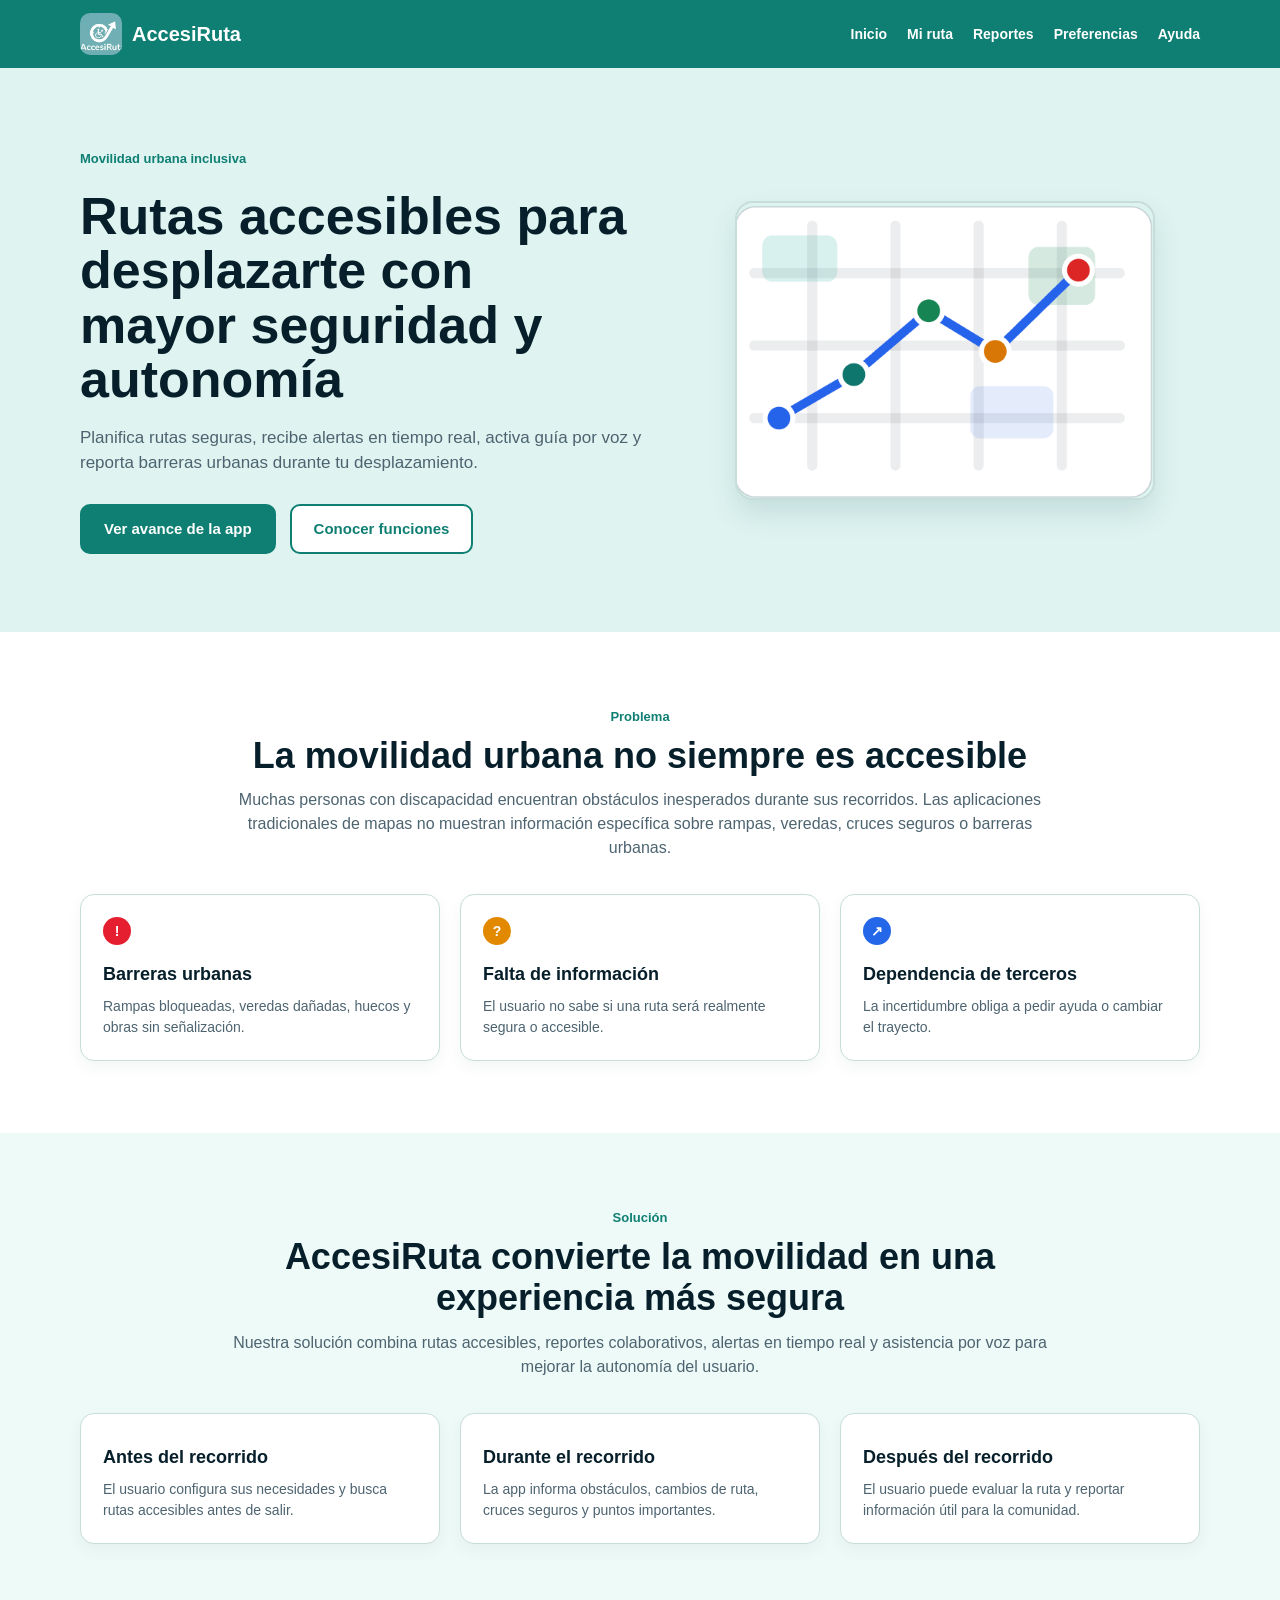
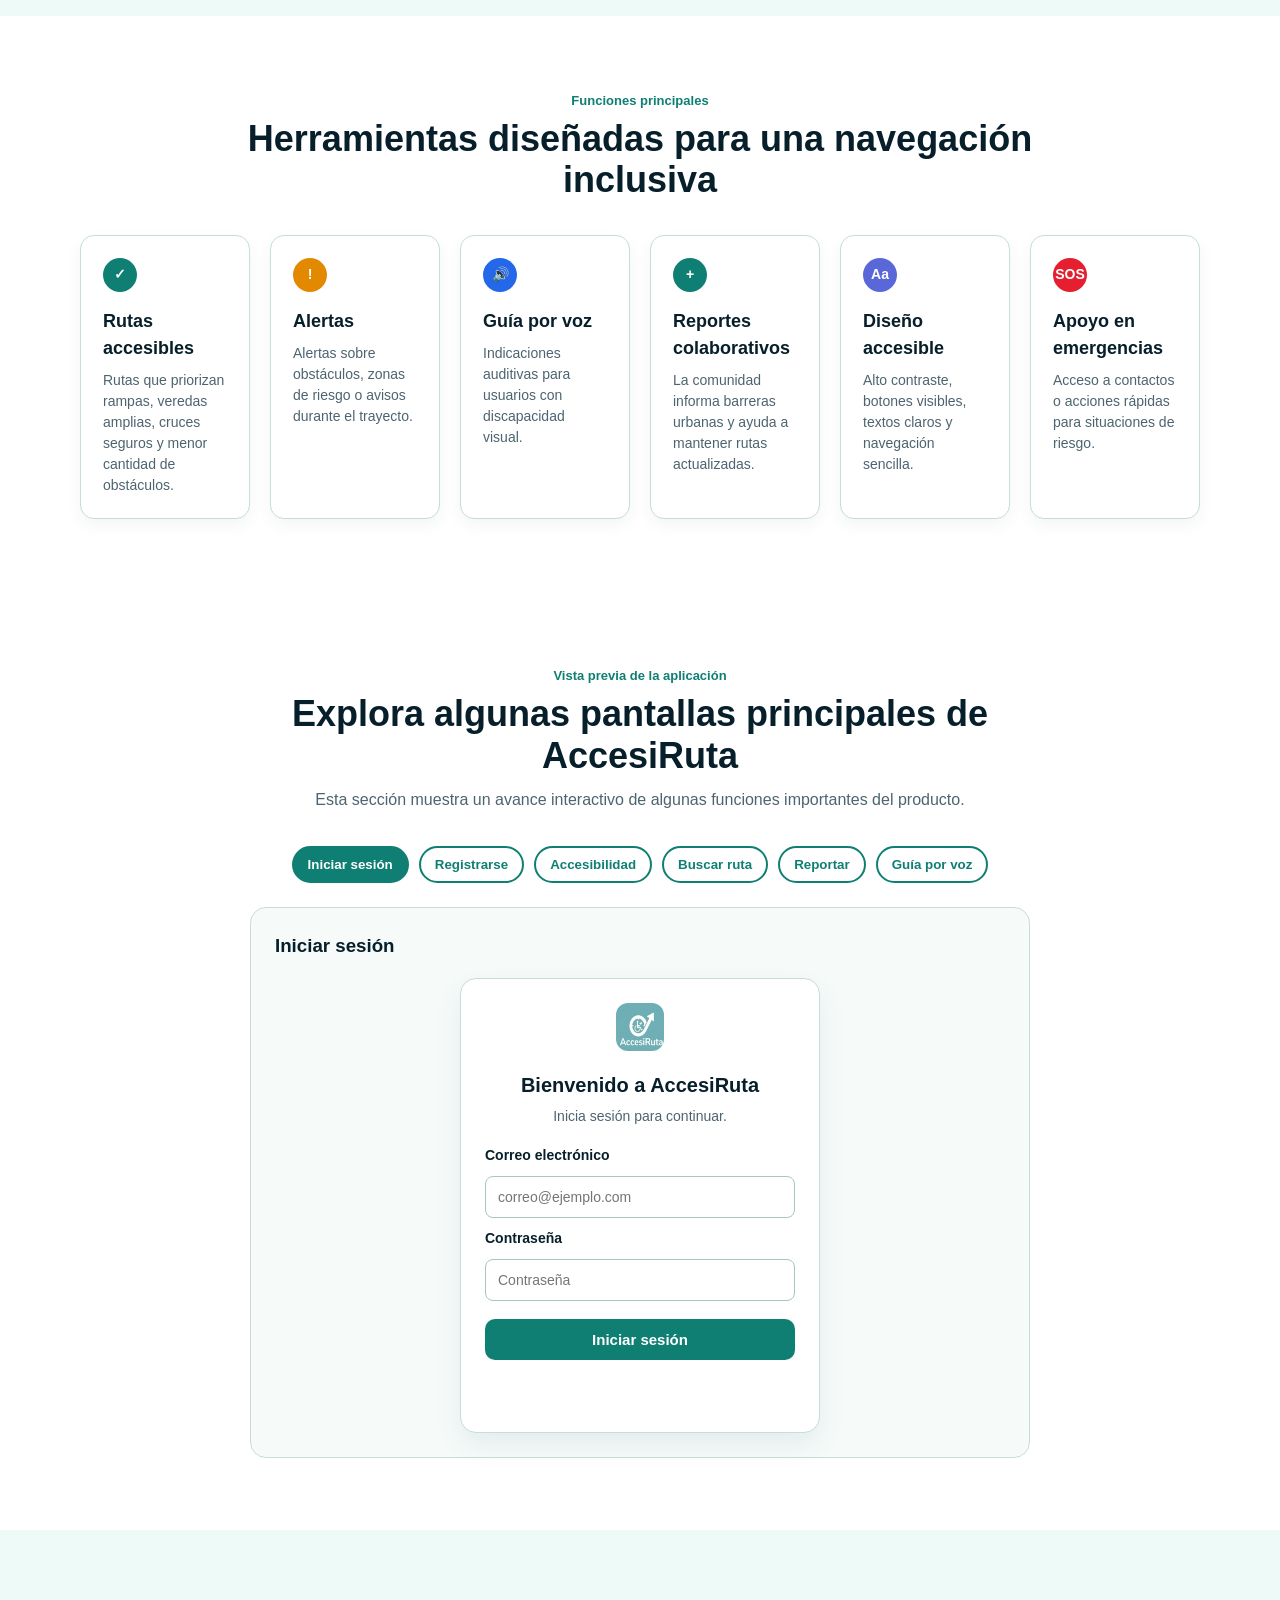
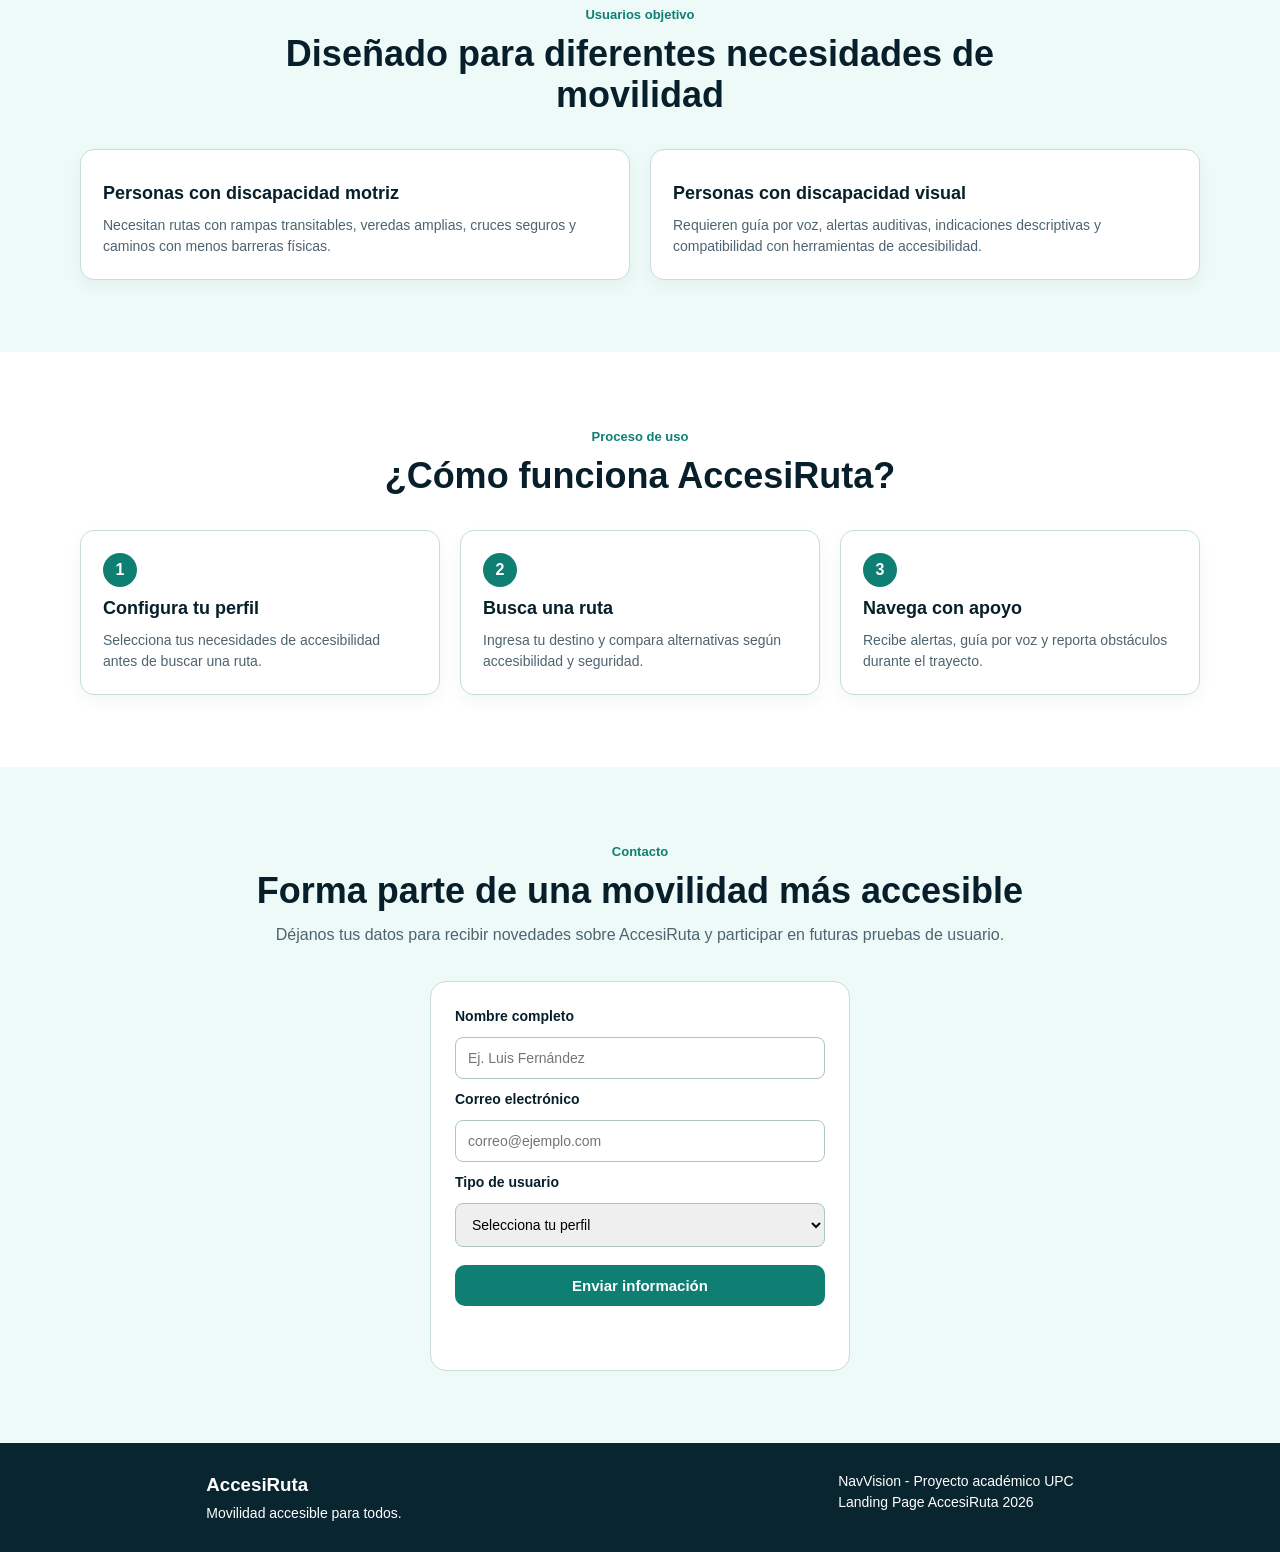
==== public/index.html @ 25cdf772 "fix: update landing route search and map modal" ====
<!DOCTYPE html>
<html lang="es">
<head>
    <meta charset="UTF-8">
    <meta name="viewport" content="width=device-width, initial-scale=1.0">
    <title>AccesiRuta | Movilidad accesible</title>

    <link rel="icon" href="favicon.ico">
    <link rel="stylesheet" href="assets/styles/styles.css">
</head>

<body>

<header class="site-header">
    <nav class="navbar">
        <a href="#inicio" class="brand">
            <img src="assets/images/logo-accesiruta.png" alt="Logo de AccesiRuta" class="brand-logo">
            <span>AccesiRuta</span>
        </a>

        <button id="menuButton" class="menu-button" type="button">Menú</button>

        <ul id="menu" class="nav-menu">
            <li><a href="#inicio">Inicio</a></li>
            <li><a href="#demo">Mi ruta</a></li>
            <li><a href="#funciones">Reportes</a></li>
            <li><a href="#usuarios">Preferencias</a></li>
            <li><a href="help.html">Ayuda</a></li>
        </ul>
    </nav>
</header>

<main>

    <section id="inicio" class="hero-section">
        <div class="hero-content">
            <div class="hero-text">
                <span class="section-label">Movilidad urbana inclusiva</span>
                <h1>Rutas accesibles para desplazarte con mayor seguridad y autonomía</h1>
                <p>
                    Planifica rutas seguras, recibe alertas en tiempo real, activa guía por voz
                    y reporta barreras urbanas durante tu desplazamiento.
                </p>

                <div class="hero-actions">
                    <a href="#demo" class="primary-button">Ver avance de la app</a>
                    <a href="#funciones" class="secondary-button">Conocer funciones</a>
                </div>
            </div>

            <div class="hero-image">
                <img src="assets/images/mapa-ruta.png" alt="Mapa ilustrativo de una ruta accesible">
            </div>
        </div>
    </section>

    <section id="problema" class="section problem-section">
        <div class="section-header">
            <span class="section-label">Problema</span>
            <h2>La movilidad urbana no siempre es accesible</h2>
            <p>
                Muchas personas con discapacidad encuentran obstáculos inesperados durante sus recorridos.
                Las aplicaciones tradicionales de mapas no muestran información específica sobre rampas,
                veredas, cruces seguros o barreras urbanas.
            </p>
        </div>

        <div class="cards-grid three-columns">
            <article class="info-card">
                <span class="card-icon danger">!</span>
                <h3>Barreras urbanas</h3>
                <p>Rampas bloqueadas, veredas dañadas, huecos y obras sin señalización.</p>
            </article>

            <article class="info-card">
                <span class="card-icon warning">?</span>
                <h3>Falta de información</h3>
                <p>El usuario no sabe si una ruta será realmente segura o accesible.</p>
            </article>

            <article class="info-card">
                <span class="card-icon blue">↗</span>
                <h3>Dependencia de terceros</h3>
                <p>La incertidumbre obliga a pedir ayuda o cambiar el trayecto.</p>
            </article>
        </div>
    </section>

    <section id="solucion" class="section solution-section">
        <div class="section-header">
            <span class="section-label">Solución</span>
            <h2>AccesiRuta convierte la movilidad en una experiencia más segura</h2>
            <p>
                Nuestra solución combina rutas accesibles, reportes colaborativos,
                alertas en tiempo real y asistencia por voz para mejorar la autonomía del usuario.
            </p>
        </div>

        <div class="cards-grid three-columns">
            <article class="info-card">
                <h3>Antes del recorrido</h3>
                <p>El usuario configura sus necesidades y busca rutas accesibles antes de salir.</p>
            </article>

            <article class="info-card">
                <h3>Durante el recorrido</h3>
                <p>La app informa obstáculos, cambios de ruta, cruces seguros y puntos importantes.</p>
            </article>

            <article class="info-card">
                <h3>Después del recorrido</h3>
                <p>El usuario puede evaluar la ruta y reportar información útil para la comunidad.</p>
            </article>
        </div>
    </section>

    <section id="funciones" class="section features-section">
        <div class="section-header">
            <span class="section-label">Funciones principales</span>
            <h2>Herramientas diseñadas para una navegación inclusiva</h2>
        </div>

        <div class="features-grid">
            <article class="feature-card">
                <span class="feature-icon green">✓</span>
                <h3>Rutas accesibles</h3>
                <p>Rutas que priorizan rampas, veredas amplias, cruces seguros y menor cantidad de obstáculos.</p>
            </article>

            <article class="feature-card">
                <span class="feature-icon orange">!</span>
                <h3>Alertas</h3>
                <p>Alertas sobre obstáculos, zonas de riesgo o avisos durante el trayecto.</p>
            </article>

            <article class="feature-card">
                <span class="feature-icon blue">🔊</span>
                <h3>Guía por voz</h3>
                <p>Indicaciones auditivas para usuarios con discapacidad visual.</p>
            </article>

            <article class="feature-card">
                <span class="feature-icon teal">+</span>
                <h3>Reportes colaborativos</h3>
                <p>La comunidad informa barreras urbanas y ayuda a mantener rutas actualizadas.</p>
            </article>

            <article class="feature-card">
                <span class="feature-icon purple">Aa</span>
                <h3>Diseño accesible</h3>
                <p>Alto contraste, botones visibles, textos claros y navegación sencilla.</p>
            </article>

            <article class="feature-card">
                <span class="feature-icon red">SOS</span>
                <h3>Apoyo en emergencias</h3>
                <p>Acceso a contactos o acciones rápidas para situaciones de riesgo.</p>
            </article>
        </div>
    </section>

    <section id="demo" class="section demo-section">
        <div class="section-header">
            <span class="section-label">Vista previa de la aplicación</span>
            <h2>Explora algunas pantallas principales de AccesiRuta</h2>
            <p>
                Esta sección muestra un avance interactivo de algunas funciones importantes del producto.
            </p>
        </div>

        <div class="demo-buttons">
            <button type="button" class="demo-btn active" data-screen="loginScreen">Iniciar sesión</button>
            <button type="button" class="demo-btn" data-screen="registerScreen">Registrarse</button>
            <button type="button" class="demo-btn" data-screen="accessScreen">Accesibilidad</button>
            <button type="button" class="demo-btn" data-screen="searchScreen">Buscar ruta</button>
            <button type="button" class="demo-btn" data-screen="reportScreen">Reportar</button>
            <button type="button" class="demo-btn" data-screen="voiceScreen">Guía por voz</button>
        </div>

        <div class="app-preview-container">

            <div id="loginScreen" class="app-screen active">
                <h3>Iniciar sesión</h3>

                <div class="phone-card">
                    <div class="phone-logo">
                        <img src="assets/images/logo-accesiruta.png" alt="Logo de AccesiRuta">
                    </div>

                    <h4>Bienvenido a AccesiRuta</h4>
                    <p>Inicia sesión para continuar.</p>

                    <form id="loginForm" class="demo-form">
                        <label for="loginEmail">Correo electrónico</label>
                        <input type="email" id="loginEmail" placeholder="correo@ejemplo.com" required>

                        <label for="loginPassword">Contraseña</label>
                        <input type="password" id="loginPassword" placeholder="Contraseña" required>

                        <button type="submit" class="primary-button full-button">Iniciar sesión</button>
                    </form>

                    <p id="loginMessage" class="form-message"></p>
                </div>
            </div>

            <div id="registerScreen" class="app-screen">
                <h3>Registrarse</h3>

                <div class="phone-card">
                    <div class="phone-logo">
                        <img src="assets/images/logo-accesiruta.png" alt="Logo de AccesiRuta">
                    </div>

                    <h4>Crea tu cuenta</h4>
                    <p>Regístrate para configurar tus preferencias de accesibilidad.</p>

                    <form id="registerForm" class="demo-form">
                        <label for="fullName">Nombre completo</label>
                        <input type="text" id="fullName" placeholder="Ej. Luis Fernández" required>

                        <label for="registerEmail">Correo electrónico</label>
                        <input type="email" id="registerEmail" placeholder="correo@ejemplo.com" required>

                        <label for="phone">Teléfono</label>
                        <input type="text" id="phone" placeholder="987654321" required>

                        <label for="registerPassword">Contraseña</label>
                        <input type="password" id="registerPassword" placeholder="Contraseña" required>

                        <label for="confirmPassword">Confirmar contraseña</label>
                        <input type="password" id="confirmPassword" placeholder="Confirmar contraseña" required>

                        <div class="register-terms-container">
                            <label class="register-terms-label">
                                <input type="checkbox" id="acceptTerms" disabled>
                                <span>Acepto los términos y condiciones de AccesiRuta.</span>
                            </label>

                            <button type="button" id="openTermsModal" class="terms-open-button">
                                Ver términos y condiciones
                            </button>
                        </div>

                        <button type="submit" class="primary-button full-button">Crear cuenta</button>
                    </form>

                    <p id="registerMessage" class="form-message"></p>
                </div>
            </div>

            <div id="accessScreen" class="app-screen">
                <h3>Configuración de accesibilidad</h3>

                <div class="phone-card wide-card">
                    <h4>Personaliza tu experiencia</h4>
                    <p>Selecciona las opciones que mejor se adapten a tus necesidades.</p>

                    <form id="accessForm" class="demo-form">
                        <h5>Necesidades principales</h5>

                        <div class="access-grid">
                            <label class="access-need">
                                <input type="checkbox" name="accessOption" value="motriz">
                                <span>Discapacidad motriz</span>
                            </label>

                            <label class="access-need">
                                <input type="checkbox" name="accessOption" value="visual">
                                <span>Discapacidad visual</span>
                            </label>

                            <label class="access-need">
                                <input type="checkbox" name="accessOption" value="voz">
                                <span>Guía por voz</span>
                            </label>

                            <label class="access-need">
                                <input type="checkbox" name="accessOption" value="contraste">
                                <span>Alto contraste</span>
                            </label>
                        </div>

                        <h5>Prioridades de ruta</h5>

                        <div class="priority-list">
                            <label class="priority-chip">
                                <input type="checkbox" value="rampas">
                                <span>Rampas</span>
                            </label>

                            <label class="priority-chip">
                                <input type="checkbox" value="cruces">
                                <span>Cruces seguros</span>
                            </label>

                            <label class="priority-chip">
                                <input type="checkbox" value="veredas">
                                <span>Veredas amplias</span>
                            </label>

                            <label class="priority-chip">
                                <input type="checkbox" value="alertas">
                                <span>Alertas activas</span>
                            </label>
                        </div>

                        <button type="submit" class="primary-button full-button">Guardar preferencias</button>
                    </form>

                    <p id="accessMessage" class="form-message"></p>
                </div>
            </div>

            <div id="searchScreen" class="app-screen">
                <h3>Buscar ruta accesible</h3>

                <div class="phone-card wide-card search-route-card">
                    <div class="search-route-layout">
                        <div class="search-route-info">
                            <h4>Planifica tu ruta</h4>
                            <p>
                                Ingresa tu destino y revisa una ruta accesible antes de iniciar tu desplazamiento.
                            </p>

                            <form id="searchForm" class="demo-form">
                                <label for="destination">Destino</label>
                                <input type="text" id="destination" placeholder="Ej. Plaza San Miguel, Lima">

                                <div class="location-actions">
                                    <button type="button" id="openMapModalButton" class="map-action-button">
                                        Abrir mapa
                                    </button>

                                    <button type="submit" class="secondary-action-button">
                                        Calcular ruta
                                    </button>
                                </div>
                            </form>

                            <p id="searchMessage" class="form-message"></p>
                        </div>

                        <div class="search-route-map">
                            <img src="assets/images/mapa-ruta.png" alt="Mapa ilustrativo de ruta accesible">
                            <div class="map-caption">Vista referencial de ruta accesible</div>
                        </div>
                    </div>
                </div>
            </div>

            <div id="reportScreen" class="app-screen">
                <h3>Reportar obstáculo</h3>

                <div class="phone-card wide-card">
                    <h4>Ayuda a otros usuarios</h4>
                    <p>Reporta barreras urbanas para mantener rutas actualizadas.</p>

                    <form id="reportForm" class="demo-form">
                        <h5>Tipo de obstáculo</h5>

                        <div class="access-grid">
                            <label class="access-need">
                                <input type="checkbox" name="obstacle" value="rampa">
                                <span>Rampa bloqueada</span>
                            </label>

                            <label class="access-need">
                                <input type="checkbox" name="obstacle" value="vereda">
                                <span>Vereda dañada</span>
                            </label>

                            <label class="access-need">
                                <input type="checkbox" name="obstacle" value="obra">
                                <span>Obra sin señalización</span>
                            </label>

                            <label class="access-need">
                                <input type="checkbox" name="obstacle" value="cruce">
                                <span>Cruce inseguro</span>
                            </label>
                        </div>

                        <label for="location">Ubicación del obstáculo</label>
                        <input type="text" id="location" placeholder="Ej. Cruce Av. Brasil con Jr. Lima">

                        <button type="submit" class="primary-button full-button">Enviar reporte</button>
                    </form>

                    <p id="reportMessage" class="form-message"></p>
                </div>
            </div>

            <div id="voiceScreen" class="app-screen">
                <h3>Guía por voz</h3>

                <div class="phone-card">
                    <h4>Asistencia auditiva</h4>
                    <p>Configura indicaciones por voz para recibir apoyo durante tu desplazamiento.</p>

                    <form id="voiceForm" class="demo-form">
                        <label class="access-need simple-option">
                            <input type="checkbox" checked>
                            <span>Activar instrucciones por voz</span>
                        </label>

                        <label class="access-need simple-option">
                            <input type="checkbox" checked>
                            <span>Alertas sonoras de obstáculos</span>
                        </label>

                        <label class="access-need simple-option">
                            <input type="checkbox">
                            <span>Lectura de referencias cercanas</span>
                        </label>

                        <button type="submit" class="primary-button full-button">Guardar guía por voz</button>
                    </form>

                    <p id="voiceMessage" class="form-message"></p>
                </div>
            </div>

        </div>
    </section>

    <section id="usuarios" class="section users-section">
        <div class="section-header">
            <span class="section-label">Usuarios objetivo</span>
            <h2>Diseñado para diferentes necesidades de movilidad</h2>
        </div>

        <div class="cards-grid two-columns">
            <article class="info-card">
                <h3>Personas con discapacidad motriz</h3>
                <p>
                    Necesitan rutas con rampas transitables, veredas amplias, cruces seguros
                    y caminos con menos barreras físicas.
                </p>
            </article>

            <article class="info-card">
                <h3>Personas con discapacidad visual</h3>
                <p>
                    Requieren guía por voz, alertas auditivas, indicaciones descriptivas
                    y compatibilidad con herramientas de accesibilidad.
                </p>
            </article>
        </div>
    </section>

    <section id="proceso" class="section process-section">
        <div class="section-header">
            <span class="section-label">Proceso de uso</span>
            <h2>¿Cómo funciona AccesiRuta?</h2>
        </div>

        <div class="cards-grid three-columns">
            <article class="step-card">
                <span class="step-number">1</span>
                <h3>Configura tu perfil</h3>
                <p>Selecciona tus necesidades de accesibilidad antes de buscar una ruta.</p>
            </article>

            <article class="step-card">
                <span class="step-number">2</span>
                <h3>Busca una ruta</h3>
                <p>Ingresa tu destino y compara alternativas según accesibilidad y seguridad.</p>
            </article>

            <article class="step-card">
                <span class="step-number">3</span>
                <h3>Navega con apoyo</h3>
                <p>Recibe alertas, guía por voz y reporta obstáculos durante el trayecto.</p>
            </article>
        </div>
    </section>

    <section id="contacto" class="section contact-section">
        <div class="section-header">
            <span class="section-label">Contacto</span>
            <h2>Forma parte de una movilidad más accesible</h2>
            <p>
                Déjanos tus datos para recibir novedades sobre AccesiRuta y participar
                en futuras pruebas de usuario.
            </p>
        </div>

        <form id="contactForm" class="contact-form">
            <label for="name">Nombre completo</label>
            <input type="text" id="name" placeholder="Ej. Luis Fernández">

            <label for="email">Correo electrónico</label>
            <input type="email" id="email" placeholder="correo@ejemplo.com">

            <label for="profile">Tipo de usuario</label>
            <select id="profile">
                <option value="">Selecciona tu perfil</option>
                <option value="motriz">Persona con discapacidad motriz</option>
                <option value="visual">Persona con discapacidad visual</option>
                <option value="familiar">Familiar o acompañante</option>
                <option value="interesado">Usuario interesado</option>
            </select>

            <button type="submit" class="primary-button full-button">Enviar información</button>

            <p id="message" class="form-message"></p>
        </form>
    </section>

</main>

<div id="termsModal" class="terms-modal-overlay">
    <div class="terms-modal-content">
        <button type="button" id="closeTermsModal" class="terms-close-button">×</button>

        <div class="terms-modal-header">
            <h3>Términos y condiciones de AccesiRuta</h3>
            <p>Antes de crear tu cuenta, revisa y acepta las condiciones básicas de uso.</p>
        </div>

        <div class="terms-modal-body">
            <p>
                Al registrarte en AccesiRuta, aceptas utilizar la plataforma de manera responsable
                para consultar rutas accesibles, recibir alertas y reportar obstáculos urbanos.
            </p>

            <ul>
                <li>La información de rutas y reportes tiene fines de orientación y apoyo al desplazamiento.</li>
                <li>Los reportes enviados deben ser reales y contribuir a mejorar la accesibilidad urbana.</li>
                <li>AccesiRuta puede usar los datos ingresados para mejorar la experiencia del usuario.</li>
                <li>La ubicación y preferencias de accesibilidad serán tratadas con responsabilidad y respeto.</li>
                <li>El usuario debe verificar su entorno antes de tomar decisiones durante el desplazamiento.</li>
            </ul>

            <p>
                Al aceptar, confirmas que comprendes estas condiciones y deseas continuar con el registro.
            </p>
        </div>

        <div class="terms-modal-footer">
            <button type="button" id="acceptTermsButton" class="terms-accept-button">
                Aceptar términos y condiciones
            </button>
        </div>
    </div>
</div>

<div id="mapModal" class="map-modal-overlay">
    <div class="map-modal-content">
        <button type="button" id="closeMapModal" class="map-close-button">×</button>

        <div class="map-modal-header">
            <h3>Abrir mapa de ruta</h3>
            <p>Ingresa tu dirección exacta y el destino para consultar la ruta en Google Maps.</p>
        </div>

        <div class="map-modal-body">
            <label for="originAddress">Dirección exacta de origen</label>
            <input type="text" id="originAddress" placeholder="Ej. Av. Universitaria 123, San Miguel">

            <label for="modalDestination">Destino</label>
            <input type="text" id="modalDestination" placeholder="Ej. Plaza San Miguel, Lima">

            <button type="button" id="useLocationButton" class="location-permission-button">
                Permitir usar mi ubicación actual
            </button>

            <p id="originInfo" class="origin-info">
                Ubicación actual: pendiente de permiso.
            </p>

            <div class="map-modal-preview">
                <img src="assets/images/mapa-ruta.png" alt="Vista de mapa accesible">
                <p>AccesiRuta prioriza recorridos con rampas, cruces seguros y menos obstáculos.</p>
            </div>
        </div>

        <div class="map-modal-footer">
            <button type="button" id="openGoogleMapsButton" class="terms-accept-button">
                Abrir ruta en Google Maps
            </button>
        </div>
    </div>
</div>

<footer class="site-footer">
    <div>
        <h3>AccesiRuta</h3>
        <p>Movilidad accesible para todos.</p>
    </div>

    <div>
        <p>NavVision - Proyecto académico UPC</p>
        <p>Landing Page AccesiRuta 2026</p>
    </div>
</footer>

<script src="assets/scripts/main.js"></script>

</body>
</html>
---- public/assets/styles/styles.css ----
:root {
    --primary: #0f7f73;
    --primary-dark: #0b5f57;
    --primary-light: #dff4f1;
    --secondary: #2fb7a4;
    --text-dark: #071f2a;
    --text-muted: #4d6470;
    --white: #ffffff;
    --soft-bg: #eefaf8;
    --card-border: #c7ddd9;
    --danger: #e51f2f;
    --warning: #e38900;
    --blue: #2467e8;
    --purple: #5967d8;
    --footer: #082530;
}

* {
    box-sizing: border-box;
    margin: 0;
    padding: 0;
}

html {
    scroll-behavior: smooth;
}

body {
    font-family: Arial, Helvetica, sans-serif;
    background: var(--white);
    color: var(--text-dark);
    line-height: 1.5;
}

a {
    text-decoration: none;
}

.site-header {
    background: var(--primary);
    color: var(--white);
    position: sticky;
    top: 0;
    z-index: 1000;
}

.navbar {
    width: min(1120px, 92%);
    margin: 0 auto;
    min-height: 68px;
    display: flex;
    justify-content: space-between;
    align-items: center;
    gap: 24px;
}

.brand {
    display: flex;
    align-items: center;
    gap: 10px;
    color: var(--white);
    font-weight: 800;
    font-size: 20px;
}

.brand-logo {
    width: 42px;
    height: 42px;
    border-radius: 10px;
    object-fit: cover;
}

.nav-menu {
    display: flex;
    list-style: none;
    gap: 20px;
    align-items: center;
}

.nav-menu a {
    color: var(--white);
    font-size: 14px;
    font-weight: 700;
}

.nav-menu a:hover {
    text-decoration: underline;
}

.menu-button {
    display: none;
    border: 2px solid var(--white);
    background: var(--white);
    color: var(--primary);
    padding: 9px 14px;
    border-radius: 8px;
    font-weight: 800;
    cursor: pointer;
}

.hero-section {
    background: var(--primary-light);
    padding: 78px 0;
}

.hero-content {
    width: min(1120px, 92%);
    margin: 0 auto;
    display: grid;
    grid-template-columns: 1.05fr 0.95fr;
    gap: 48px;
    align-items: center;
}

.hero-text h1 {
    font-size: clamp(32px, 5vw, 52px);
    line-height: 1.05;
    margin: 12px 0 18px;
    font-weight: 900;
}

.hero-text p {
    font-size: 17px;
    color: var(--text-muted);
    max-width: 580px;
}

.section-label {
    display: inline-block;
    color: var(--primary);
    font-weight: 900;
    font-size: 13px;
    margin-bottom: 8px;
}

.hero-actions {
    display: flex;
    gap: 14px;
    margin-top: 28px;
    flex-wrap: wrap;
}

.primary-button,
.secondary-button {
    display: inline-block;
    border-radius: 10px;
    padding: 12px 22px;
    font-weight: 800;
    cursor: pointer;
    border: 2px solid var(--primary);
    font-size: 15px;
}

.primary-button {
    background: var(--primary);
    color: var(--white);
}

.primary-button:hover {
    background: var(--primary-dark);
    border-color: var(--primary-dark);
}

.secondary-button {
    background: var(--white);
    color: var(--primary);
}

.secondary-button:hover {
    background: #f1fffd;
}

.hero-image {
    display: flex;
    justify-content: center;
}

.hero-image img {
    width: min(420px, 100%);
    border-radius: 18px;
    border: 2px solid var(--card-border);
    box-shadow: 0 14px 28px rgba(5, 65, 75, 0.12);
    background: var(--white);
}

.section {
    padding: 72px 0;
}

.solution-section,
.users-section,
.contact-section {
    background: var(--soft-bg);
}

.section-header {
    width: min(850px, 92%);
    margin: 0 auto 34px;
    text-align: center;
}

.section-header h2 {
    font-size: clamp(26px, 4vw, 36px);
    line-height: 1.15;
    margin-bottom: 12px;
}

.section-header p {
    color: var(--text-muted);
    font-size: 16px;
}

.cards-grid,
.features-grid {
    width: min(1120px, 92%);
    margin: 0 auto;
    display: grid;
    gap: 20px;
}

.three-columns {
    grid-template-columns: repeat(3, 1fr);
}

.two-columns {
    grid-template-columns: repeat(2, 1fr);
}

.features-grid {
    grid-template-columns: repeat(6, 1fr);
}

.info-card,
.feature-card,
.step-card,
.route-card {
    background: var(--white);
    border: 1px solid var(--card-border);
    border-radius: 14px;
    padding: 22px;
    box-shadow: 0 6px 16px rgba(6, 52, 62, 0.05);
}

.info-card h3,
.feature-card h3,
.step-card h3,
.route-card h5 {
    margin: 8px 0 8px;
    font-size: 18px;
}

.info-card p,
.feature-card p,
.step-card p,
.route-card p {
    color: var(--text-muted);
    font-size: 14px;
}

.card-icon,
.feature-icon {
    display: inline-flex;
    align-items: center;
    justify-content: center;
    min-width: 28px;
    height: 28px;
    border-radius: 999px;
    color: var(--white);
    font-size: 14px;
    font-weight: 900;
    margin-bottom: 8px;
}

.feature-icon {
    min-width: 34px;
    height: 34px;
}

.danger,
.red {
    background: var(--danger);
}

.warning,
.orange {
    background: var(--warning);
}

.blue {
    background: var(--blue);
}

.green,
.teal {
    background: var(--primary);
}

.purple {
    background: var(--purple);
}

.demo-buttons {
    width: min(920px, 92%);
    margin: 0 auto 24px;
    display: flex;
    justify-content: center;
    flex-wrap: wrap;
    gap: 10px;
}

.demo-btn {
    border: 2px solid var(--primary);
    background: var(--white);
    color: var(--primary);
    padding: 9px 14px;
    border-radius: 999px;
    cursor: pointer;
    font-weight: 800;
}

.demo-btn.active,
.demo-btn:hover {
    background: var(--primary);
    color: var(--white);
}

.app-preview-container {
    width: min(780px, 92%);
    margin: 0 auto;
    background: #f6fbfa;
    border: 1px solid var(--card-border);
    border-radius: 16px;
    padding: 24px;
    min-height: 110px;
}

.app-screen {
    display: none;
}

.app-screen.active {
    display: block;
}

.app-screen h3 {
    margin-bottom: 18px;
    text-align: left;
}

.phone-card {
    width: min(360px, 100%);
    margin: 0 auto;
    background: var(--white);
    border: 1px solid var(--card-border);
    border-radius: 16px;
    padding: 24px;
    box-shadow: 0 12px 28px rgba(5, 65, 75, 0.08);
}

.wide-card {
    width: min(680px, 100%);
}

.phone-logo {
    text-align: center;
    margin-bottom: 12px;
}

.phone-logo img {
    width: 48px;
    height: 48px;
    border-radius: 12px;
}

.phone-card h4 {
    text-align: center;
    font-size: 20px;
    margin-bottom: 6px;
}

.phone-card > p {
    text-align: center;
    color: var(--text-muted);
    font-size: 14px;
    margin-bottom: 18px;
}

.demo-form {
    display: flex;
    flex-direction: column;
    gap: 10px;
}

.demo-form label {
    font-size: 14px;
    font-weight: 800;
    color: var(--text-dark);
}

.demo-form input,
.demo-form select,
.contact-form input,
.contact-form select,
.map-modal-body input {
    width: 100%;
    padding: 12px;
    border: 1px solid #a9c6c1;
    border-radius: 8px;
    font-size: 14px;
    outline: none;
}

.demo-form input:focus,
.demo-form select:focus,
.contact-form input:focus,
.contact-form select:focus,
.map-modal-body input:focus {
    border-color: var(--primary);
    box-shadow: 0 0 0 3px rgba(15, 127, 115, 0.12);
}

.full-button {
    width: 100%;
    border: none;
    margin-top: 8px;
}

.form-message {
    min-height: 20px;
    margin-top: 10px;
    font-weight: 800;
    text-align: center;
}

.access-grid {
    display: grid;
    grid-template-columns: repeat(2, 1fr);
    gap: 10px;
}

.access-need,
.priority-chip {
    border: 1px solid var(--card-border);
    background: #f8fffd;
    border-radius: 10px;
    padding: 12px;
    cursor: pointer;
    display: flex;
    gap: 10px;
    align-items: center;
    font-size: 14px;
}

.access-need.selected,
.priority-chip.selected {
    border-color: var(--primary);
    background: var(--primary-light);
    color: var(--primary-dark);
    font-weight: 800;
}

.priority-list {
    display: flex;
    gap: 10px;
    flex-wrap: wrap;
}

.route-options {
    display: grid;
    gap: 12px;
    margin-top: 8px;
}

.route-card span {
    color: var(--primary);
    font-weight: 800;
    font-size: 13px;
}

.simple-option {
    margin-bottom: 6px;
}

.step-number {
    display: inline-flex;
    justify-content: center;
    align-items: center;
    background: var(--primary);
    color: var(--white);
    width: 34px;
    height: 34px;
    border-radius: 999px;
    font-weight: 900;
}

.contact-form {
    width: min(420px, 92%);
    margin: 0 auto;
    background: var(--white);
    border: 1px solid var(--card-border);
    border-radius: 16px;
    padding: 24px;
    display: flex;
    flex-direction: column;
    gap: 10px;
}

.contact-form label {
    font-size: 14px;
    font-weight: 800;
}

/* SEARCH ROUTE SCREEN */

.search-route-card {
    width: min(760px, 100%);
}

.search-route-layout {
    display: grid;
    grid-template-columns: 1.1fr 0.9fr;
    gap: 22px;
    align-items: center;
}

.search-route-info h4 {
    text-align: left;
    margin-bottom: 8px;
}

.search-route-info > p {
    text-align: left;
    color: var(--text-muted);
    margin-bottom: 18px;
}

.location-actions {
    display: grid;
    grid-template-columns: 1fr 1fr;
    gap: 10px;
    margin-top: 6px;
}

.secondary-action-button,
.map-action-button {
    border-radius: 10px;
    padding: 11px 12px;
    font-weight: 800;
    cursor: pointer;
    font-size: 14px;
}

.secondary-action-button {
    background: #ffffff;
    border: 2px solid var(--primary);
    color: var(--primary);
}

.secondary-action-button:hover {
    background: var(--primary-light);
}

.map-action-button {
    background: var(--primary);
    border: 2px solid var(--primary);
    color: #ffffff;
}

.map-action-button:hover {
    background: var(--primary-dark);
    border-color: var(--primary-dark);
}

.search-route-map {
    background: #ffffff;
    border: 1px solid var(--card-border);
    border-radius: 16px;
    padding: 12px;
    text-align: center;
    box-shadow: 0 8px 18px rgba(5, 65, 75, 0.08);
}

.search-route-map img {
    width: 100%;
    border-radius: 12px;
    display: block;
}

.map-caption {
    margin-top: 8px;
    color: var(--primary);
    font-size: 13px;
    font-weight: 800;
}

.recommended-route {
    border-color: var(--primary);
    background: #f4fffc;
}

.origin-info {
    font-size: 13px;
    color: var(--text-muted);
    background: #f4fbfa;
    border: 1px solid var(--card-border);
    border-radius: 10px;
    padding: 9px 10px;
    margin-top: 12px;
}

/* TERMS MODAL */

.register-terms-container {
    margin-top: 16px;
    margin-bottom: 18px;
    padding: 14px;
    border: 1px solid #b7d8d2;
    border-radius: 12px;
    background-color: #f0fbf8;
}

.register-terms-label {
    display: flex;
    align-items: flex-start;
    gap: 10px;
    font-size: 14px;
    color: #0b2d3a;
    line-height: 1.4;
    margin-bottom: 10px;
}

.register-terms-label input {
    margin-top: 3px;
    accent-color: #0f7f73;
}

.terms-open-button {
    background: transparent;
    border: none;
    color: #0f7f73;
    font-weight: 700;
    text-decoration: underline;
    cursor: pointer;
    padding: 0;
    font-size: 14px;
}

.terms-open-button:hover {
    color: #0b5f57;
}

.terms-modal-overlay,
.map-modal-overlay {
    position: fixed;
    top: 0;
    left: 0;
    width: 100%;
    height: 100%;
    background: rgba(3, 32, 38, 0.65);
    display: none;
    justify-content: center;
    align-items: center;
    z-index: 2000;
    padding: 20px;
}

.terms-modal-overlay.active,
.map-modal-overlay.active {
    display: flex;
}

.terms-modal-content,
.map-modal-content {
    width: 100%;
    max-width: 560px;
    background: #ffffff;
    border-radius: 18px;
    box-shadow: 0 20px 45px rgba(0, 0, 0, 0.25);
    position: relative;
    overflow: hidden;
    border: 1px solid #c9e6e1;
}

.terms-close-button,
.map-close-button {
    position: absolute;
    top: 14px;
    right: 16px;
    border: none;
    background: transparent;
    font-size: 28px;
    line-height: 1;
    cursor: pointer;
    color: #ffffff;
    z-index: 3;
}

.terms-close-button:hover,
.map-close-button:hover {
    opacity: 0.8;
}

.terms-modal-header,
.map-modal-header {
    background: linear-gradient(135deg, #0f7f73, #2fb7a4);
    color: #ffffff;
    padding: 26px 28px 22px;
}

.terms-modal-header h3,
.map-modal-header h3 {
    font-size: 24px;
    margin-bottom: 8px;
}

.terms-modal-header p,
.map-modal-header p {
    font-size: 14px;
    opacity: 0.95;
}

.terms-modal-body,
.map-modal-body {
    padding: 24px 28px;
    color: #0b2d3a;
    font-size: 15px;
    line-height: 1.55;
    max-height: 380px;
    overflow-y: auto;
}

.terms-modal-body ul {
    margin: 16px 0;
    padding-left: 22px;
}

.terms-modal-body li {
    margin-bottom: 10px;
}

.terms-modal-footer,
.map-modal-footer {
    padding: 18px 28px 24px;
    background: #f5fbfa;
    border-top: 1px solid #d5ece8;
}

.terms-accept-button {
    width: 100%;
    background: #0f7f73;
    color: #ffffff;
    border: none;
    border-radius: 10px;
    padding: 13px 18px;
    font-weight: 700;
    font-size: 15px;
    cursor: pointer;
}

.terms-accept-button:hover {
    background: #0b5f57;
}

.map-modal-body label {
    display: block;
    font-weight: 800;
    margin-bottom: 6px;
    margin-top: 12px;
}

.location-permission-button {
    width: 100%;
    background: #ffffff;
    border: 2px solid var(--primary);
    color: var(--primary);
    border-radius: 10px;
    padding: 12px;
    font-weight: 800;
    margin-top: 14px;
    cursor: pointer;
}

.location-permission-button:hover {
    background: var(--primary-light);
}

.map-modal-preview {
    margin-top: 18px;
    background: #f5fbfa;
    border: 1px solid var(--card-border);
    border-radius: 14px;
    padding: 12px;
    text-align: center;
}

.map-modal-preview img {
    width: 100%;
    max-width: 320px;
    border-radius: 12px;
}

.map-modal-preview p {
    color: var(--text-muted);
    font-size: 13px;
    margin-top: 8px;
}

.site-footer {
    background: var(--footer);
    color: var(--white);
    padding: 28px 0;
    display: flex;
    justify-content: space-around;
    gap: 24px;
    flex-wrap: wrap;
    text-align: left;
}

.site-footer h3 {
    margin-bottom: 4px;
}

.site-footer p {
    font-size: 14px;
}

@media (max-width: 1000px) {
    .hero-content {
        grid-template-columns: 1fr;
        text-align: center;
    }

    .hero-text p {
        margin: 0 auto;
    }

    .hero-actions {
        justify-content: center;
    }

    .features-grid {
        grid-template-columns: repeat(3, 1fr);
    }

    .three-columns {
        grid-template-columns: 1fr;
    }

    .two-columns {
        grid-template-columns: 1fr;
    }
}

@media (max-width: 760px) {
    .navbar {
        min-height: auto;
        padding: 14px 0;
        align-items: flex-start;
    }

    .menu-button {
        display: block;
    }

    .nav-menu {
        display: none;
        position: absolute;
        top: 68px;
        left: 0;
        width: 100%;
        background: var(--primary-dark);
        flex-direction: column;
        padding: 18px;
        gap: 14px;
    }

    .nav-menu.active {
        display: flex;
    }

    .hero-section {
        padding: 52px 0;
    }

    .section {
        padding: 54px 0;
    }

    .features-grid {
        grid-template-columns: 1fr;
    }

    .access-grid {
        grid-template-columns: 1fr;
    }

    .app-preview-container {
        padding: 16px;
    }

    .phone-card {
        padding: 18px;
    }

    .search-route-layout {
        grid-template-columns: 1fr;
    }

    .location-actions {
        grid-template-columns: 1fr;
    }

    .search-route-info h4,
    .search-route-info > p {
        text-align: center;
    }

    .site-footer {
        text-align: center;
    }
}
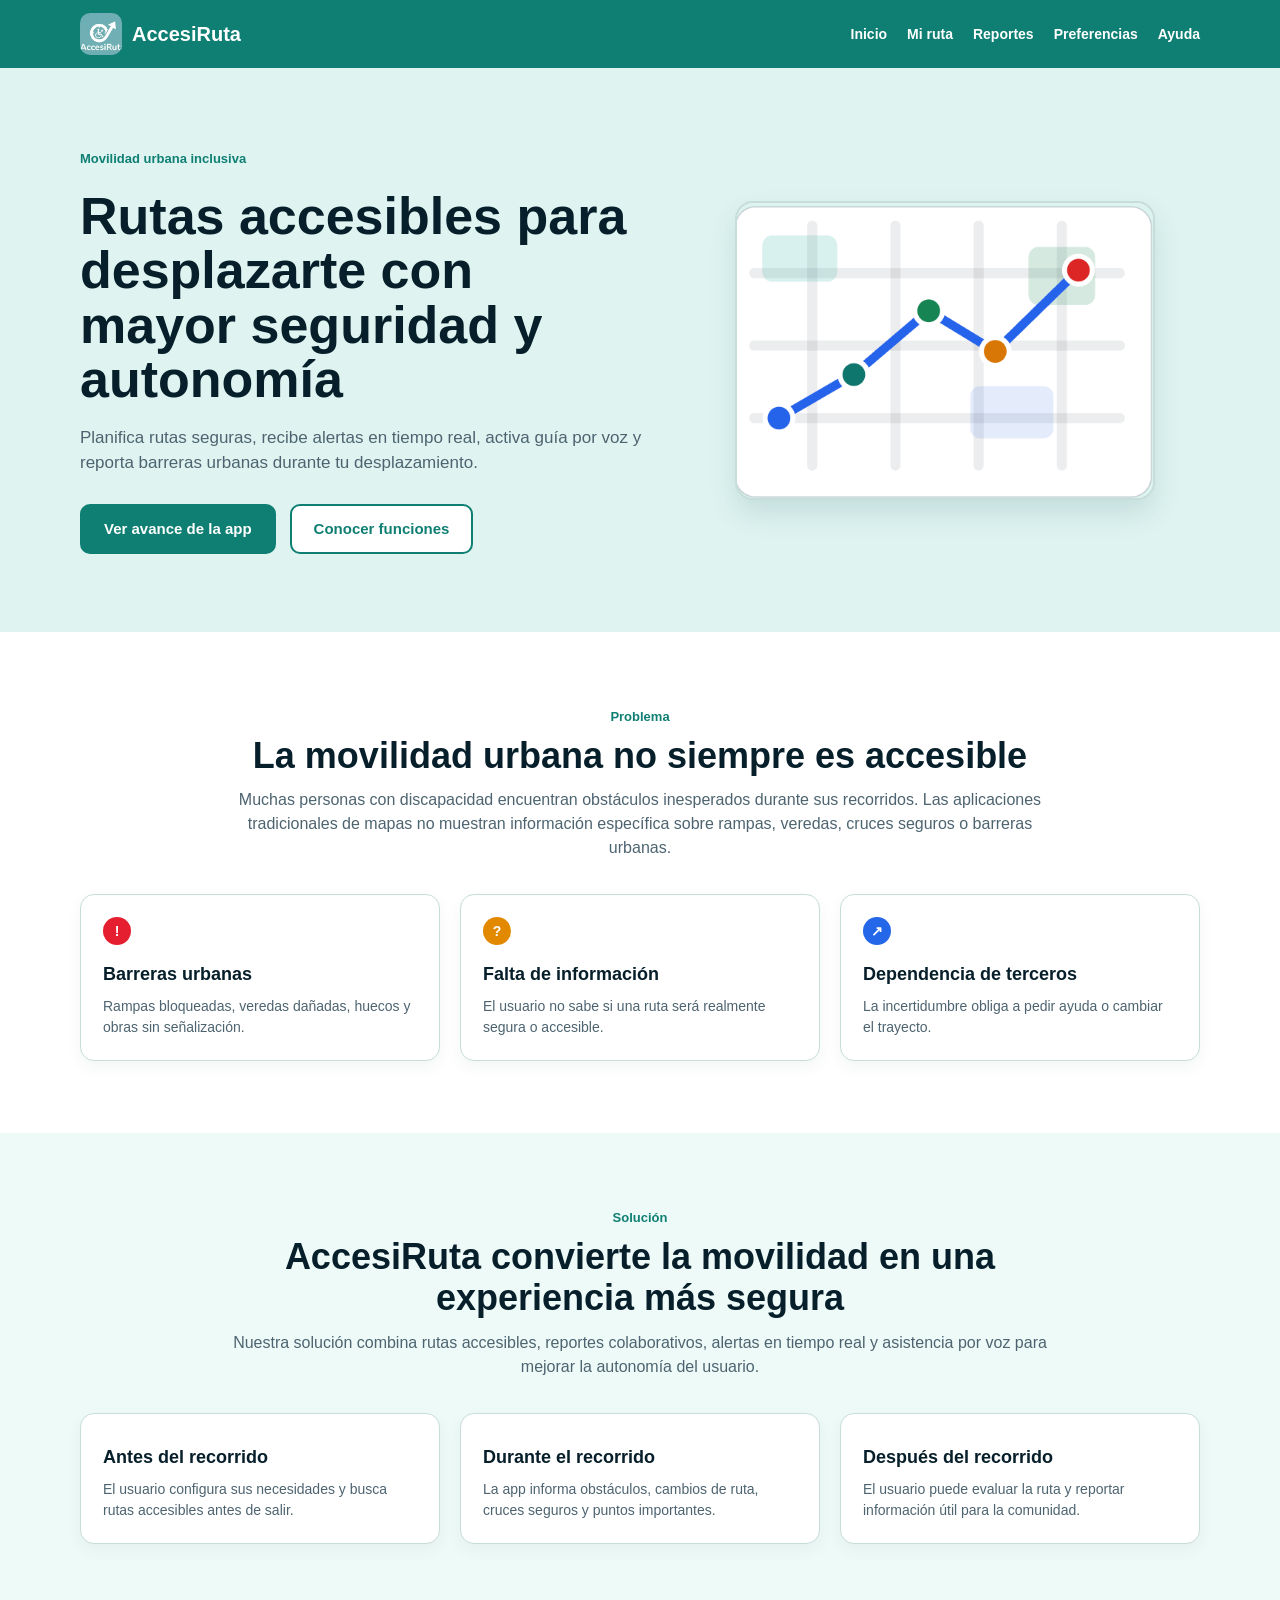
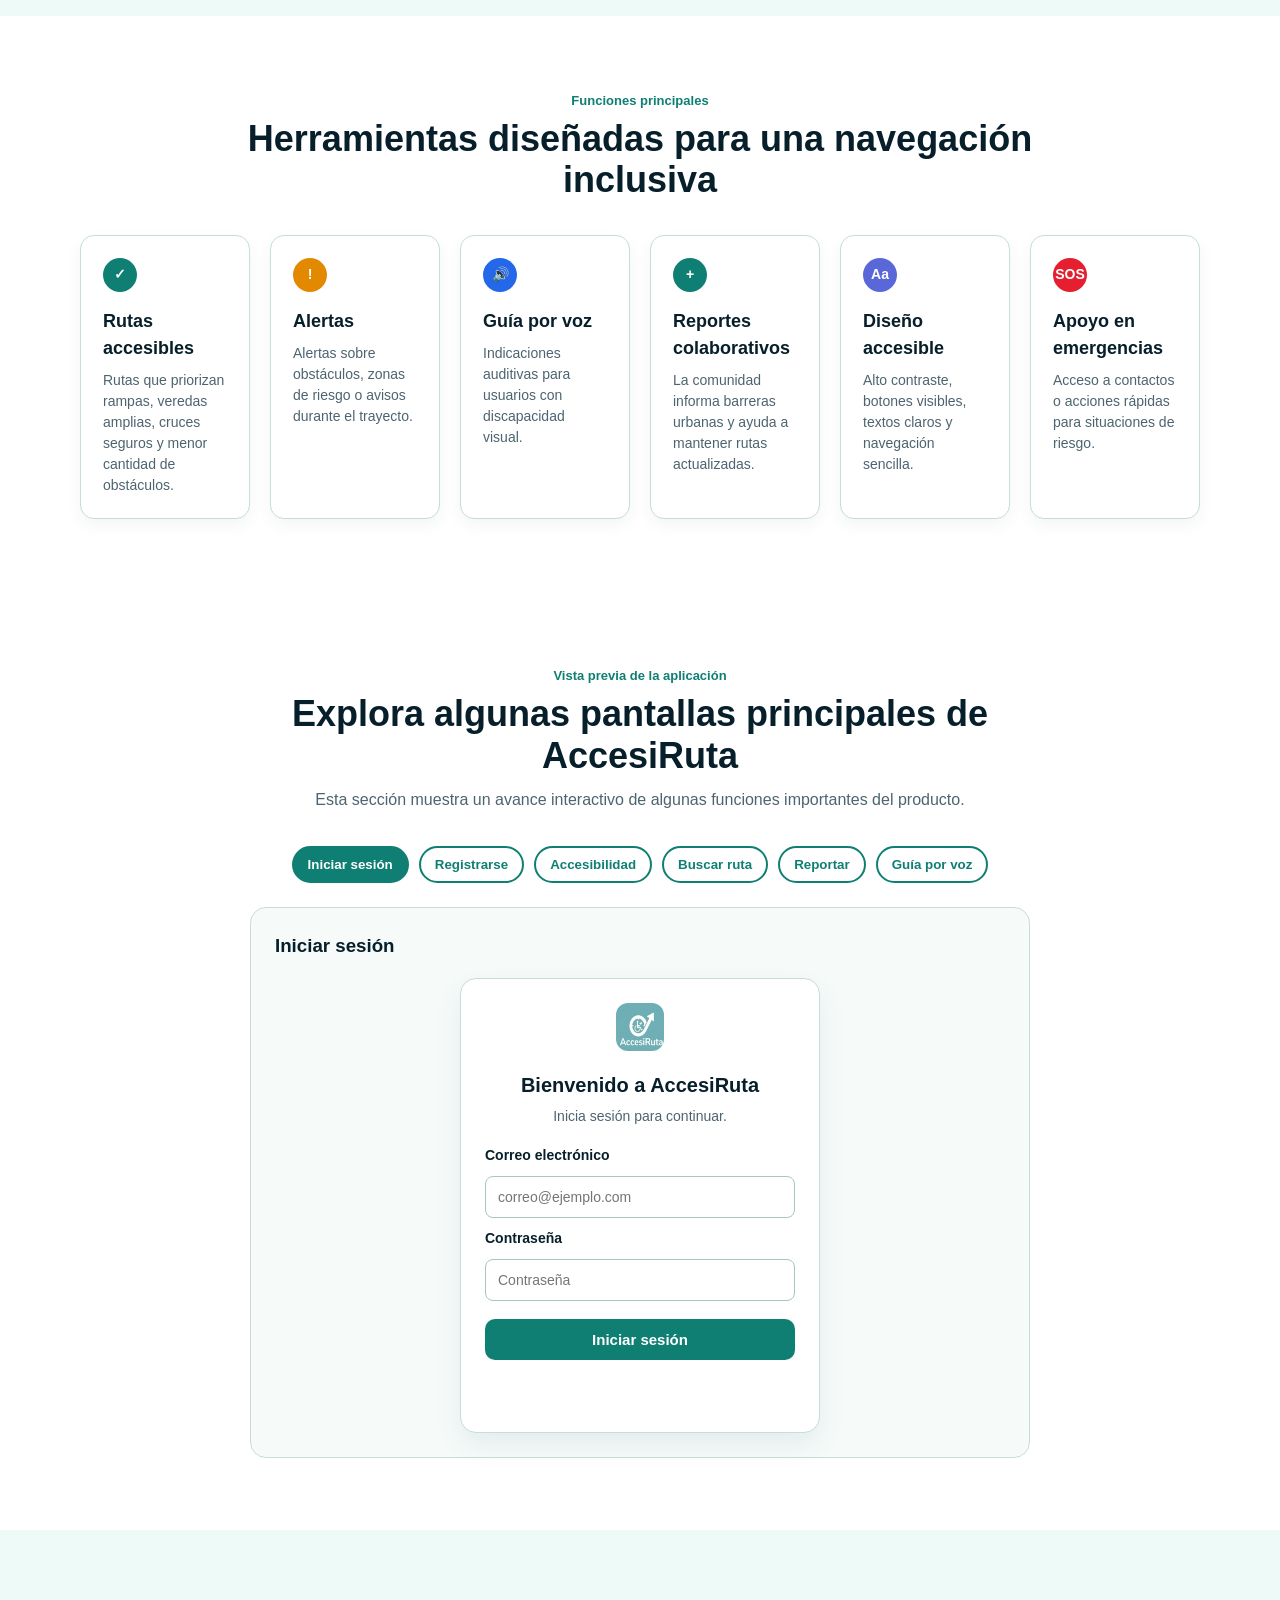
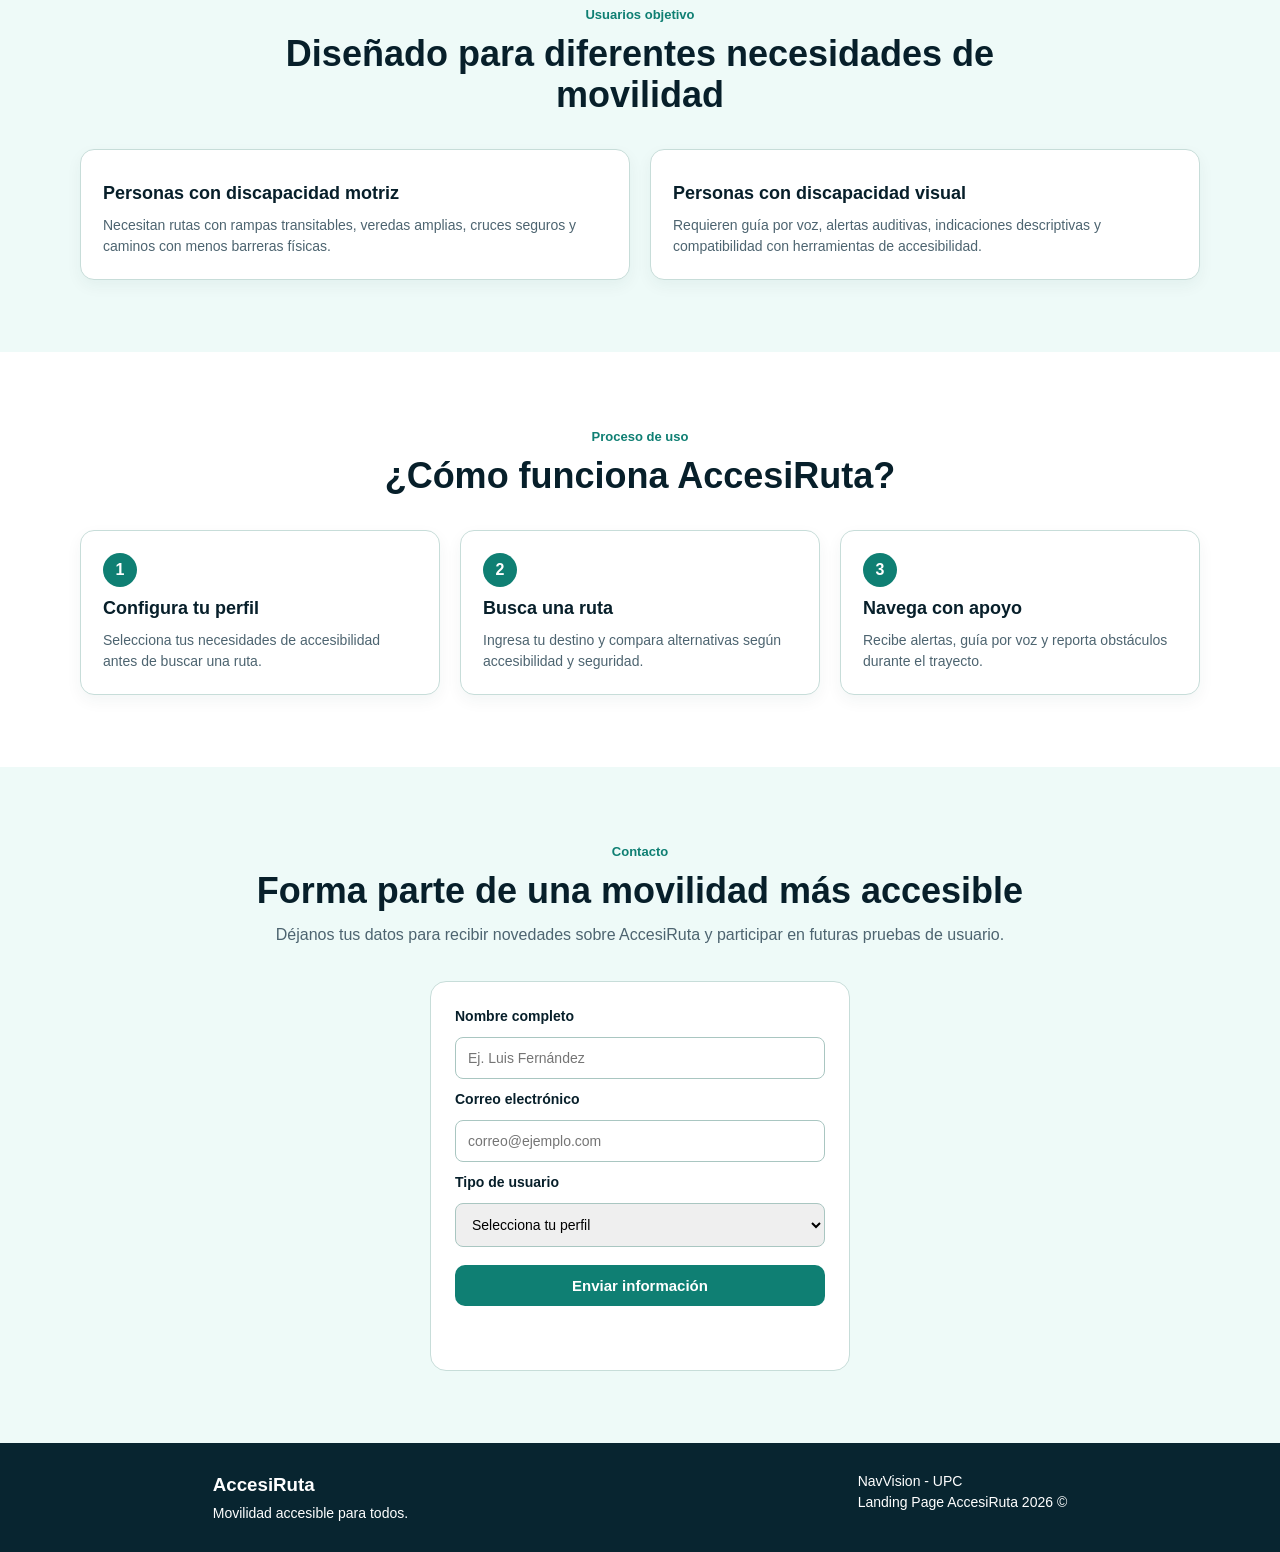
==== commit c93fc34d: "fix: update footer text" ====
--- a/public/index.html
+++ b/public/index.html
@@ -591,8 +591,8 @@
     </div>
 
     <div>
-        <p>NavVision - Proyecto académico UPC</p>
-        <p>Landing Page AccesiRuta 2026</p>
+        <p>NavVision - UPC</p>
+        <p>Landing Page AccesiRuta 2026 ©</p>
     </div>
 </footer>
 
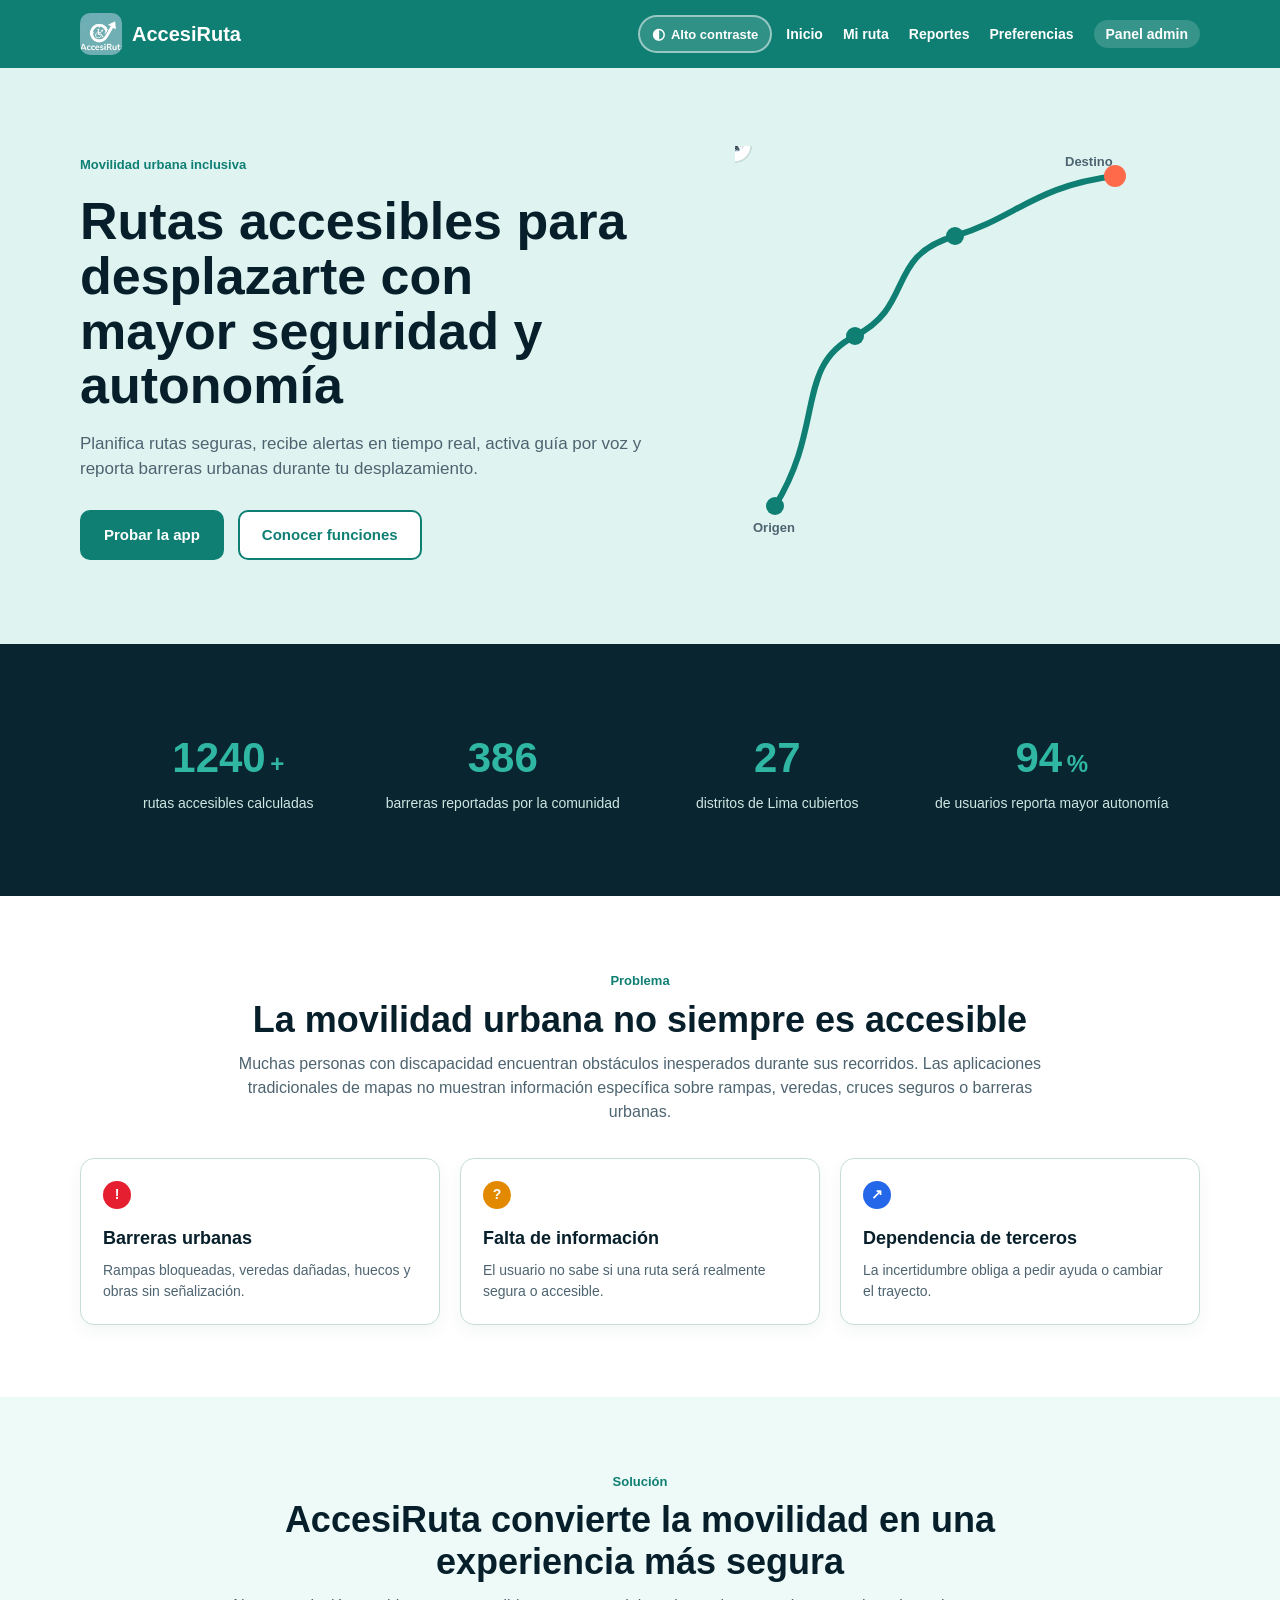
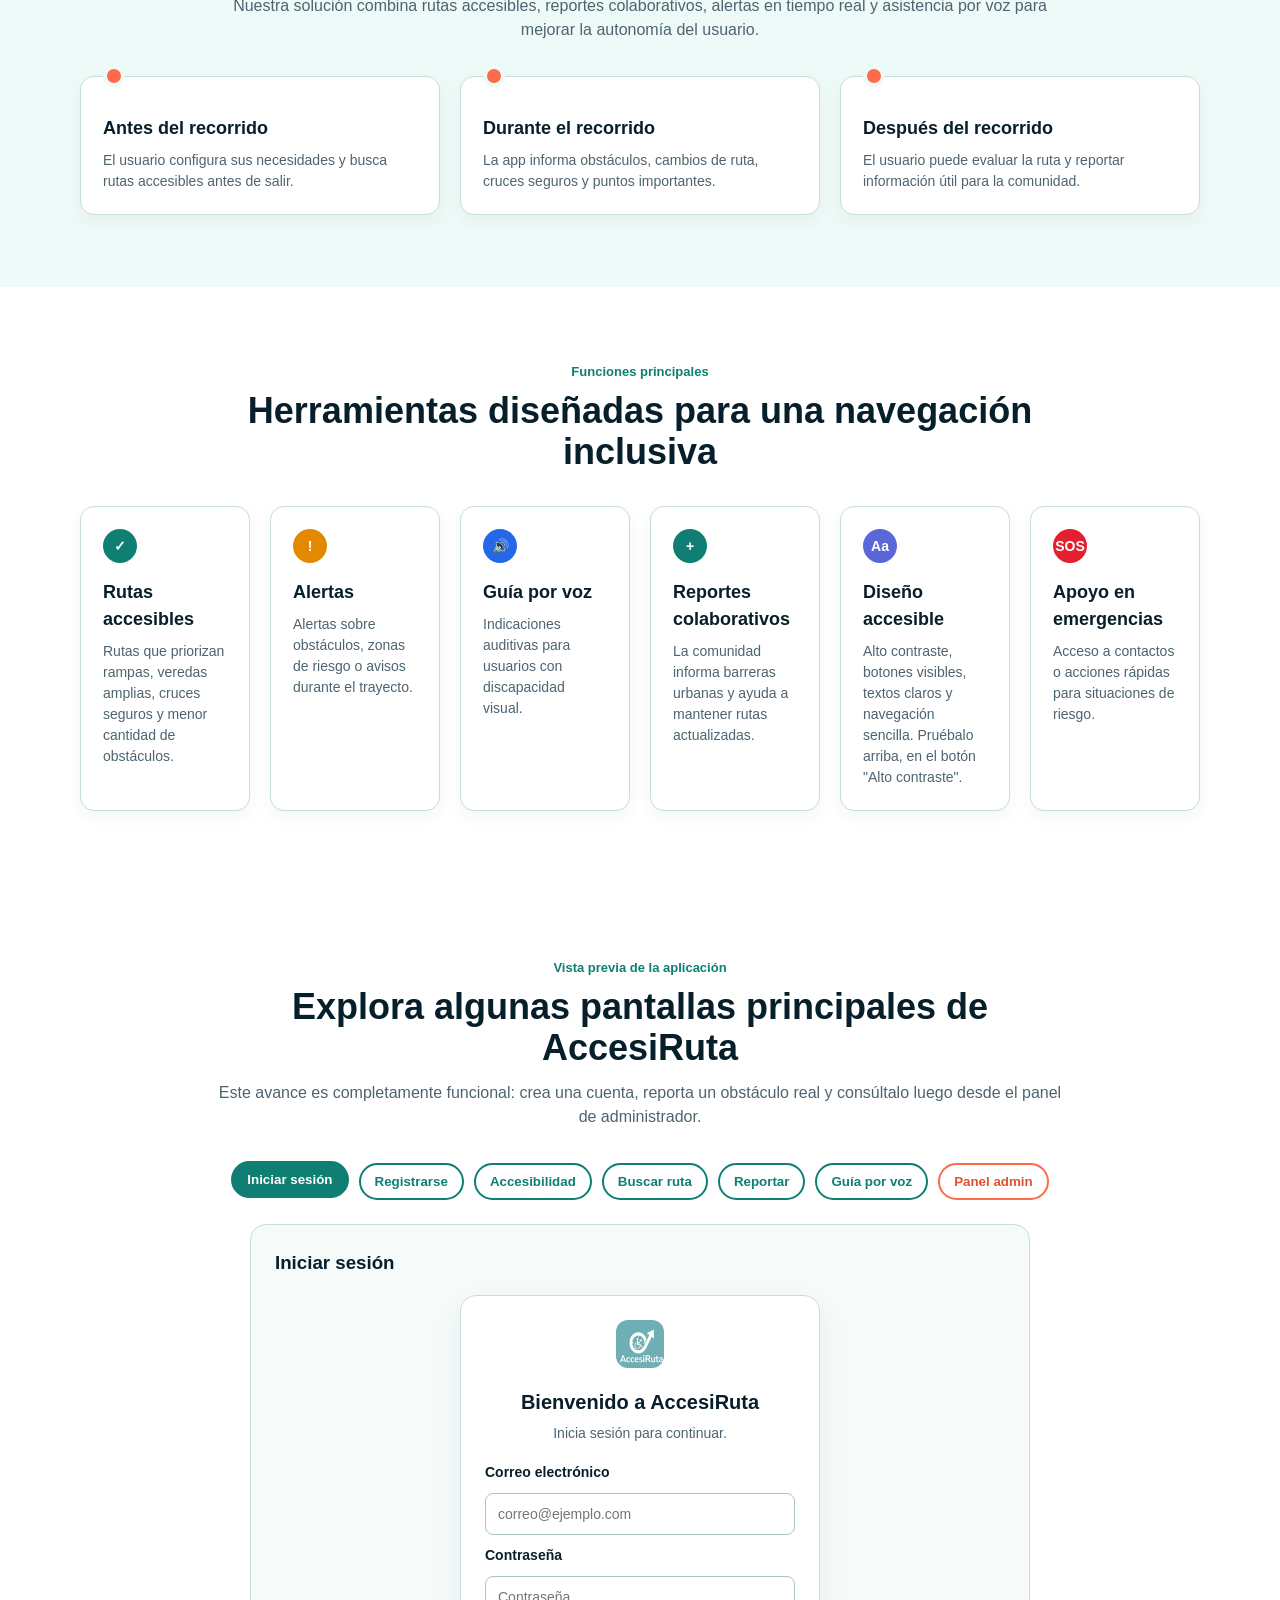
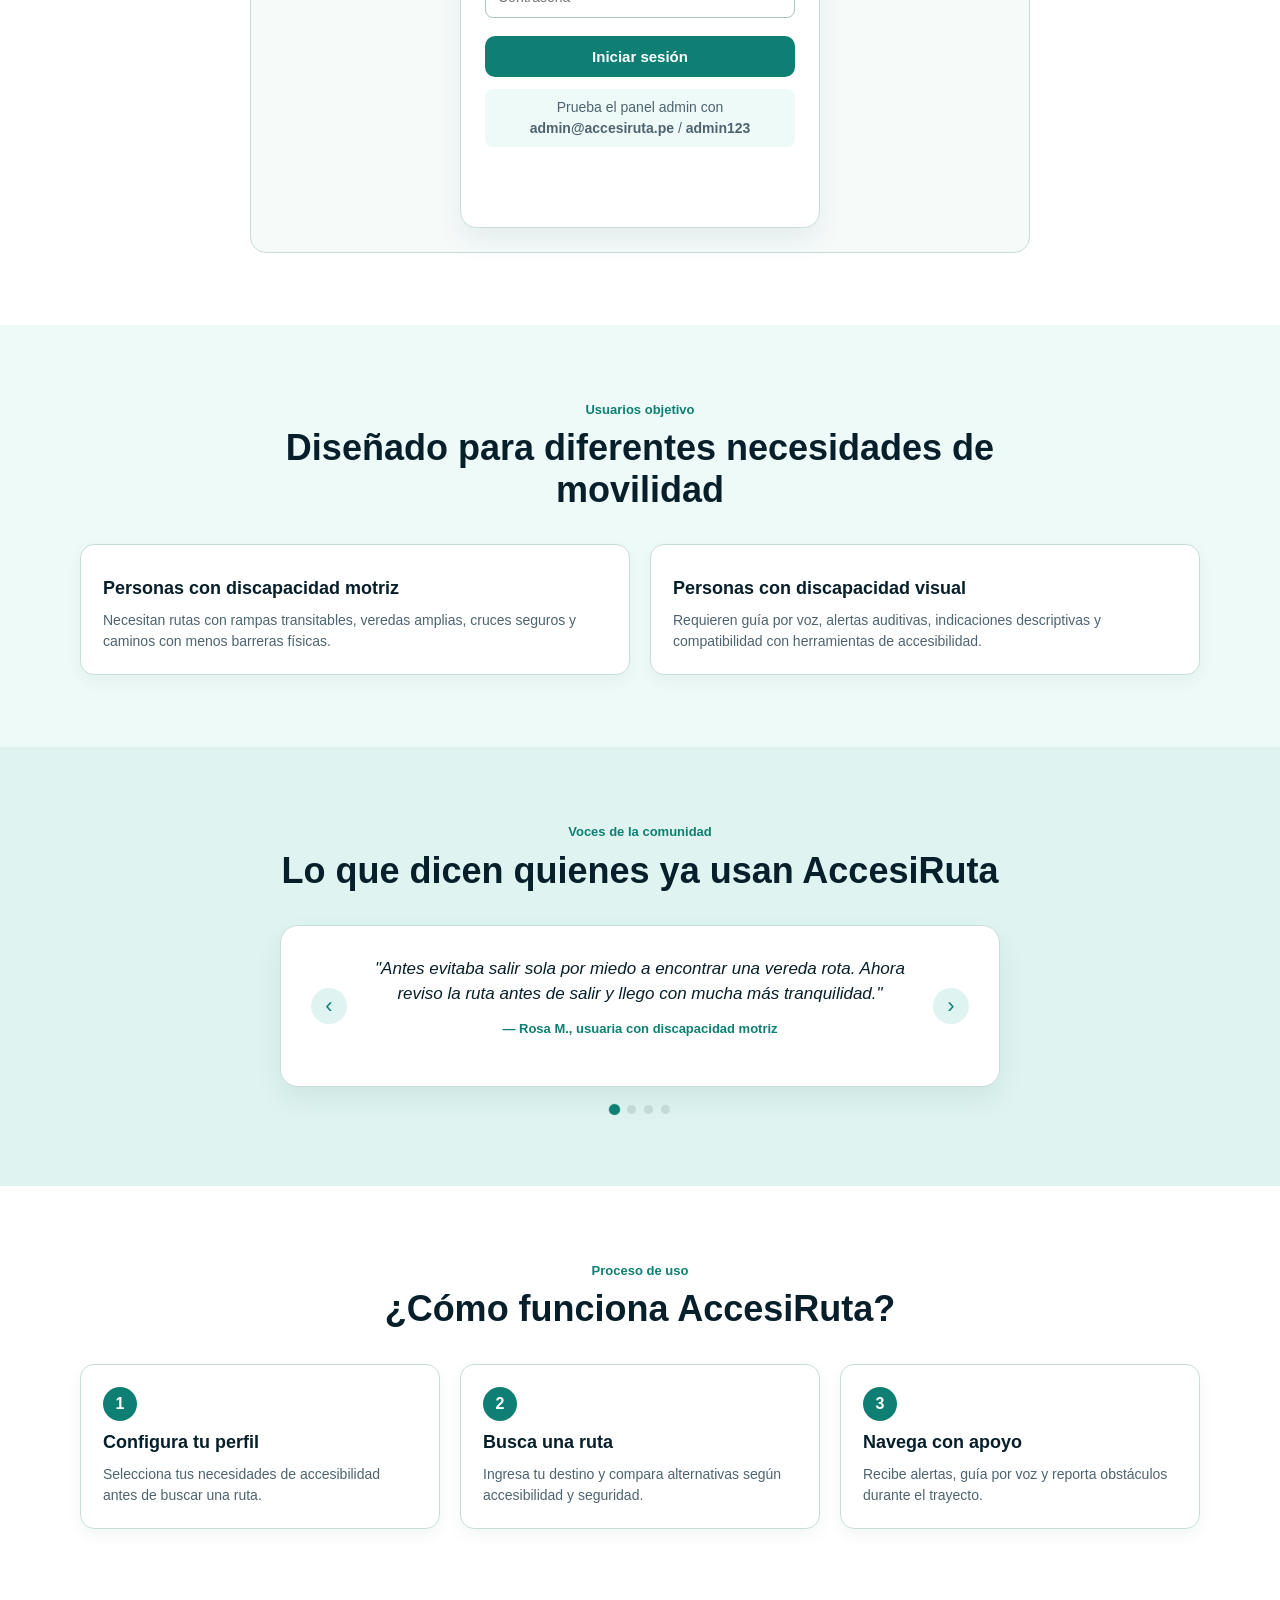
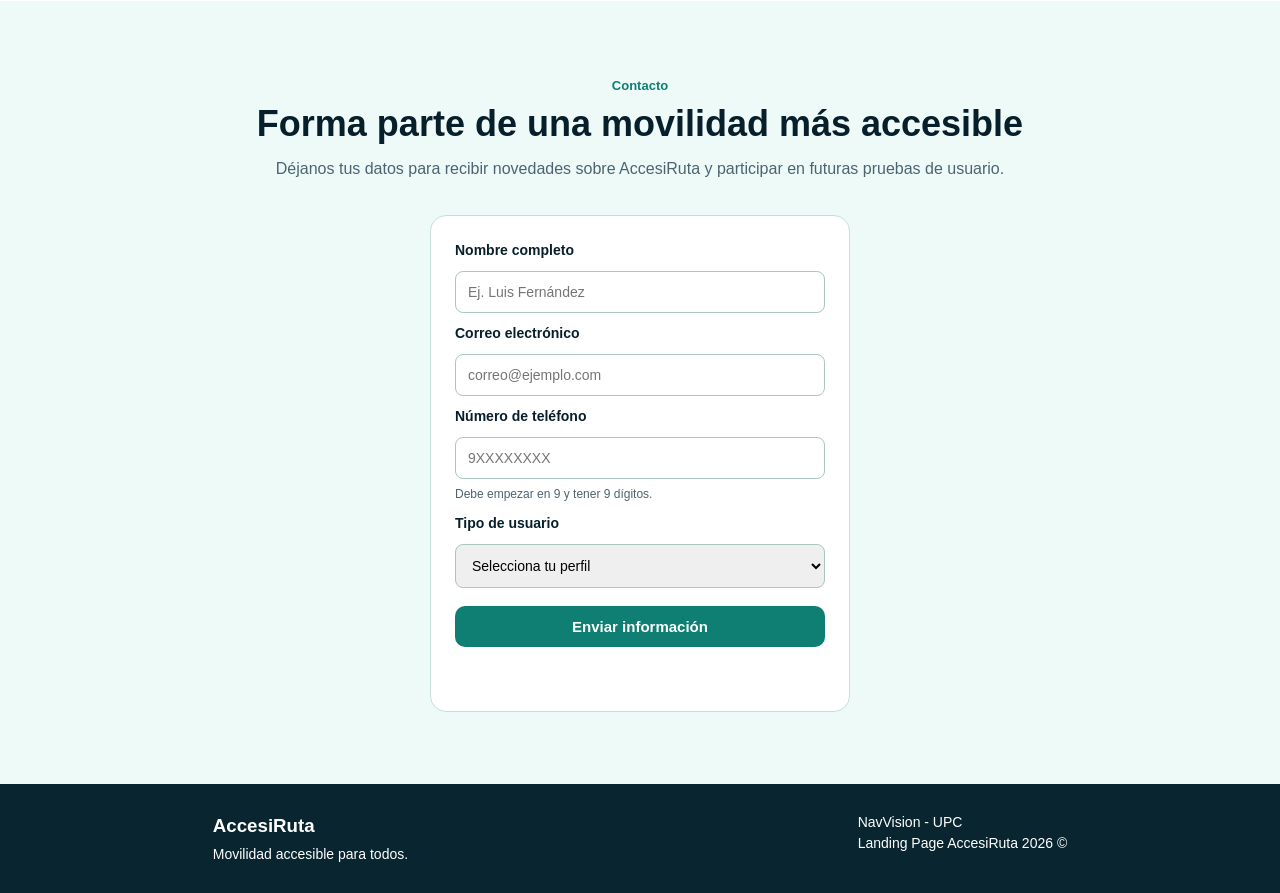
==== commit 274172f4: "feat: update final landing page for release review" ====
--- a/public/index.html
+++ b/public/index.html
@@ -11,6 +11,8 @@
 
 <body>
 
+<div id="toastContainer" class="toast-container" aria-live="polite"></div>
+
 <header class="site-header">
     <nav class="navbar">
         <a href="#inicio" class="brand">
@@ -18,15 +20,22 @@
             <span>AccesiRuta</span>
         </a>
 
-        <button id="menuButton" class="menu-button" type="button">Menú</button>
-
-        <ul id="menu" class="nav-menu">
-            <li><a href="#inicio">Inicio</a></li>
-            <li><a href="#demo">Mi ruta</a></li>
-            <li><a href="#funciones">Reportes</a></li>
-            <li><a href="#usuarios">Preferencias</a></li>
-            <li><a href="help.html">Ayuda</a></li>
-        </ul>
+        <div class="navbar-right">
+            <button id="contrastToggle" class="contrast-toggle" type="button" title="Activar alto contraste">
+                <span class="contrast-icon">◐</span>
+                <span class="contrast-label">Alto contraste</span>
+            </button>
+
+            <button id="menuButton" class="menu-button" type="button">Menú</button>
+
+            <ul id="menu" class="nav-menu">
+                <li><a href="#inicio">Inicio</a></li>
+                <li><a href="#demo">Mi ruta</a></li>
+                <li><a href="#funciones">Reportes</a></li>
+                <li><a href="#usuarios">Preferencias</a></li>
+                <li><a href="#demo" id="adminNavLink" class="admin-nav-link" data-screen="adminScreen">Panel admin</a></li>
+            </ul>
+        </div>
     </nav>
 </header>
 
@@ -43,19 +52,66 @@
                 </p>
 
                 <div class="hero-actions">
-                    <a href="#demo" class="primary-button">Ver avance de la app</a>
+                    <a href="#demo" class="primary-button">Probar la app</a>
                     <a href="#funciones" class="secondary-button">Conocer funciones</a>
                 </div>
             </div>
 
             <div class="hero-image">
-                <img src="assets/images/mapa-ruta.png" alt="Mapa ilustrativo de una ruta accesible">
-            </div>
+                <svg class="path-illustration" viewBox="0 0 420 420" xmlns="http://www.w3.org/2000/svg" role="img" aria-label="Ilustracion de una ruta accesible dibujandose">
+                    <path id="heroPath" d="M40,360 C90,280 60,220 120,190 C180,160 150,110 220,90 C280,72 300,40 380,30"
+                          fill="none" stroke="#0f7f73" stroke-width="6" stroke-linecap="round" stroke-dasharray="900" stroke-dashoffset="900"/>
+                    <circle class="path-node" cx="40" cy="360" r="9"/>
+                    <circle class="path-node delay-1" cx="120" cy="190" r="9"/>
+                    <circle class="path-node delay-2" cx="220" cy="90" r="9"/>
+                    <circle class="path-node delay-3" cx="380" cy="30" r="11"/>
+                    <text x="18" y="386" class="path-label">Origen</text>
+                    <text x="330" y="20" class="path-label">Destino</text>
+                    <g class="floating-badge badge-ramp" transform="translate(95,230)">
+                        <circle r="16" />
+                        <text y="5">♿</text>
+                    </g>
+                    <g class="floating-badge badge-cross" transform="translate(195,140)">
+                        <circle r="16" />
+                        <text y="5">⚠</text>
+                    </g>
+                    <g class="floating-badge badge-voice" transform="translate(300,55)">
+                        <circle r="16" />
+                        <text y="5">🔊</text>
+                    </g>
+                </svg>
+            </div>
+        </div>
+    </section>
+
+    <section id="impacto" class="section stats-section">
+        <div class="stats-grid">
+            <article class="stat-card reveal">
+                <span class="stat-number" data-target="1240">0</span>
+                <span class="stat-suffix">+</span>
+                <p>rutas accesibles calculadas</p>
+            </article>
+
+            <article class="stat-card reveal">
+                <span class="stat-number" data-target="386">0</span>
+                <p>barreras reportadas por la comunidad</p>
+            </article>
+
+            <article class="stat-card reveal">
+                <span class="stat-number" data-target="27">0</span>
+                <p>distritos de Lima cubiertos</p>
+            </article>
+
+            <article class="stat-card reveal">
+                <span class="stat-number" data-target="94">0</span>
+                <span class="stat-suffix">%</span>
+                <p>de usuarios reporta mayor autonomía</p>
+            </article>
         </div>
     </section>
 
     <section id="problema" class="section problem-section">
-        <div class="section-header">
+        <div class="section-header reveal">
             <span class="section-label">Problema</span>
             <h2>La movilidad urbana no siempre es accesible</h2>
             <p>
@@ -66,19 +122,19 @@
         </div>
 
         <div class="cards-grid three-columns">
-            <article class="info-card">
+            <article class="info-card reveal">
                 <span class="card-icon danger">!</span>
                 <h3>Barreras urbanas</h3>
                 <p>Rampas bloqueadas, veredas dañadas, huecos y obras sin señalización.</p>
             </article>
 
-            <article class="info-card">
+            <article class="info-card reveal">
                 <span class="card-icon warning">?</span>
                 <h3>Falta de información</h3>
                 <p>El usuario no sabe si una ruta será realmente segura o accesible.</p>
             </article>
 
-            <article class="info-card">
+            <article class="info-card reveal">
                 <span class="card-icon blue">↗</span>
                 <h3>Dependencia de terceros</h3>
                 <p>La incertidumbre obliga a pedir ayuda o cambiar el trayecto.</p>
@@ -87,7 +143,7 @@
     </section>
 
     <section id="solucion" class="section solution-section">
-        <div class="section-header">
+        <div class="section-header reveal">
             <span class="section-label">Solución</span>
             <h2>AccesiRuta convierte la movilidad en una experiencia más segura</h2>
             <p>
@@ -96,18 +152,21 @@
             </p>
         </div>
 
-        <div class="cards-grid three-columns">
-            <article class="info-card">
+        <div class="cards-grid three-columns timeline-grid">
+            <article class="info-card reveal">
+                <span class="timeline-dot"></span>
                 <h3>Antes del recorrido</h3>
                 <p>El usuario configura sus necesidades y busca rutas accesibles antes de salir.</p>
             </article>
 
-            <article class="info-card">
+            <article class="info-card reveal">
+                <span class="timeline-dot"></span>
                 <h3>Durante el recorrido</h3>
                 <p>La app informa obstáculos, cambios de ruta, cruces seguros y puntos importantes.</p>
             </article>
 
-            <article class="info-card">
+            <article class="info-card reveal">
+                <span class="timeline-dot"></span>
                 <h3>Después del recorrido</h3>
                 <p>El usuario puede evaluar la ruta y reportar información útil para la comunidad.</p>
             </article>
@@ -115,43 +174,43 @@
     </section>
 
     <section id="funciones" class="section features-section">
-        <div class="section-header">
+        <div class="section-header reveal">
             <span class="section-label">Funciones principales</span>
             <h2>Herramientas diseñadas para una navegación inclusiva</h2>
         </div>
 
         <div class="features-grid">
-            <article class="feature-card">
+            <article class="feature-card reveal">
                 <span class="feature-icon green">✓</span>
                 <h3>Rutas accesibles</h3>
                 <p>Rutas que priorizan rampas, veredas amplias, cruces seguros y menor cantidad de obstáculos.</p>
             </article>
 
-            <article class="feature-card">
+            <article class="feature-card reveal">
                 <span class="feature-icon orange">!</span>
                 <h3>Alertas</h3>
                 <p>Alertas sobre obstáculos, zonas de riesgo o avisos durante el trayecto.</p>
             </article>
 
-            <article class="feature-card">
+            <article class="feature-card reveal">
                 <span class="feature-icon blue">🔊</span>
                 <h3>Guía por voz</h3>
                 <p>Indicaciones auditivas para usuarios con discapacidad visual.</p>
             </article>
 
-            <article class="feature-card">
+            <article class="feature-card reveal">
                 <span class="feature-icon teal">+</span>
                 <h3>Reportes colaborativos</h3>
                 <p>La comunidad informa barreras urbanas y ayuda a mantener rutas actualizadas.</p>
             </article>
 
-            <article class="feature-card">
+            <article class="feature-card reveal">
                 <span class="feature-icon purple">Aa</span>
                 <h3>Diseño accesible</h3>
-                <p>Alto contraste, botones visibles, textos claros y navegación sencilla.</p>
-            </article>
-
-            <article class="feature-card">
+                <p>Alto contraste, botones visibles, textos claros y navegación sencilla. Pruébalo arriba, en el botón "Alto contraste".</p>
+            </article>
+
+            <article class="feature-card reveal">
                 <span class="feature-icon red">SOS</span>
                 <h3>Apoyo en emergencias</h3>
                 <p>Acceso a contactos o acciones rápidas para situaciones de riesgo.</p>
@@ -160,11 +219,12 @@
     </section>
 
     <section id="demo" class="section demo-section">
-        <div class="section-header">
+        <div class="section-header reveal">
             <span class="section-label">Vista previa de la aplicación</span>
             <h2>Explora algunas pantallas principales de AccesiRuta</h2>
             <p>
-                Esta sección muestra un avance interactivo de algunas funciones importantes del producto.
+                Este avance es completamente funcional: crea una cuenta, reporta un obstáculo real
+                y consúltalo luego desde el panel de administrador.
             </p>
         </div>
 
@@ -175,6 +235,7 @@
             <button type="button" class="demo-btn" data-screen="searchScreen">Buscar ruta</button>
             <button type="button" class="demo-btn" data-screen="reportScreen">Reportar</button>
             <button type="button" class="demo-btn" data-screen="voiceScreen">Guía por voz</button>
+            <button type="button" class="demo-btn admin-btn" data-screen="adminScreen">Panel admin</button>
         </div>
 
         <div class="app-preview-container">
@@ -199,6 +260,8 @@
 
                         <button type="submit" class="primary-button full-button">Iniciar sesión</button>
                     </form>
+
+                    <p class="hint-text">Prueba el panel admin con <strong>admin@accesiruta.pe</strong> / <strong>admin123</strong></p>
 
                     <p id="loginMessage" class="form-message"></p>
                 </div>
@@ -342,8 +405,13 @@
                         </div>
 
                         <div class="search-route-map">
-                            <img src="assets/images/mapa-ruta.png" alt="Mapa ilustrativo de ruta accesible">
-                            <div class="map-caption">Vista referencial de ruta accesible</div>
+                            <div class="map-embed-wrap">
+                                <iframe id="destinationMapFrame" class="map-embed-frame"
+                                        src="https://www.google.com/maps?q=Lima%2C%20Peru&output=embed"
+                                        loading="lazy" title="Mapa real del destino"
+                                        referrerpolicy="no-referrer-when-downgrade"></iframe>
+                            </div>
+                            <div class="map-caption" id="mapCaptionText">Ingresa un destino y calcula la ruta para ver el mapa real del lugar</div>
                         </div>
                     </div>
                 </div>
@@ -354,31 +422,41 @@
 
                 <div class="phone-card wide-card">
                     <h4>Ayuda a otros usuarios</h4>
-                    <p>Reporta barreras urbanas para mantener rutas actualizadas.</p>
+                    <p>Reporta barreras urbanas para mantener rutas actualizadas. Tu reporte aparecerá en el panel admin.</p>
 
                     <form id="reportForm" class="demo-form">
                         <h5>Tipo de obstáculo</h5>
 
                         <div class="access-grid">
                             <label class="access-need">
-                                <input type="checkbox" name="obstacle" value="rampa">
+                                <input type="checkbox" name="obstacle" value="Rampa bloqueada">
                                 <span>Rampa bloqueada</span>
                             </label>
 
                             <label class="access-need">
-                                <input type="checkbox" name="obstacle" value="vereda">
+                                <input type="checkbox" name="obstacle" value="Vereda dañada">
                                 <span>Vereda dañada</span>
                             </label>
 
                             <label class="access-need">
-                                <input type="checkbox" name="obstacle" value="obra">
+                                <input type="checkbox" name="obstacle" value="Obra sin señalización">
                                 <span>Obra sin señalización</span>
                             </label>
 
                             <label class="access-need">
-                                <input type="checkbox" name="obstacle" value="cruce">
+                                <input type="checkbox" name="obstacle" value="Cruce inseguro">
                                 <span>Cruce inseguro</span>
                             </label>
+
+                            <label class="access-need obstacle-other-toggle" id="otherObstacleToggle">
+                                <input type="checkbox" name="obstacle" value="Otro" id="otherObstacleCheckbox">
+                                <span>+ Otro (especificar)</span>
+                            </label>
+                        </div>
+
+                        <div id="otherObstacleWrap" class="other-obstacle-wrap hidden">
+                            <label for="otherObstacleInput">Describe el obstáculo</label>
+                            <input type="text" id="otherObstacleInput" placeholder="Ej. Poste caído sobre la vereda">
                         </div>
 
                         <label for="location">Ubicación del obstáculo</label>
@@ -421,17 +499,81 @@
                 </div>
             </div>
 
+            <div id="adminScreen" class="app-screen">
+                <h3>Panel de administrador</h3>
+
+                <div class="phone-card wide-card admin-card">
+
+                    <div id="adminLocked" class="admin-locked">
+                        <span class="lock-icon">🔒</span>
+                        <h4>Acceso restringido</h4>
+                        <p>Inicia sesión con una cuenta de administrador para ver los reportes de la comunidad.</p>
+                        <p class="hint-text">admin@accesiruta.pe / admin123</p>
+                    </div>
+
+                    <div id="adminContent" class="admin-content">
+                        <div class="admin-header-row">
+                            <div>
+                                <h4>Reportes de la comunidad</h4>
+                                <p id="adminSummary" class="admin-summary"></p>
+                            </div>
+                            <button type="button" id="logoutButton" class="secondary-action-button">Cerrar sesión</button>
+                        </div>
+
+                        <div class="admin-table-wrap">
+                            <table class="admin-table">
+                                <thead>
+                                <tr>
+                                    <th>Tipo</th>
+                                    <th>Ubicación</th>
+                                    <th>Reportado por</th>
+                                    <th>Fecha</th>
+                                    <th>Estado</th>
+                                    <th></th>
+                                </tr>
+                                </thead>
+                                <tbody id="adminTableBody"></tbody>
+                            </table>
+                        </div>
+
+                        <div class="admin-header-row admin-second-header">
+                            <div>
+                                <h4>Usuarios registrados en Contacto</h4>
+                                <p id="adminContactsSummary" class="admin-summary"></p>
+                            </div>
+                        </div>
+
+                        <div class="admin-table-wrap">
+                            <table class="admin-table">
+                                <thead>
+                                <tr>
+                                    <th>Nombre</th>
+                                    <th>Correo</th>
+                                    <th>Teléfono</th>
+                                    <th>Perfil</th>
+                                    <th>Fecha</th>
+                                    <th>Estado</th>
+                                    <th></th>
+                                </tr>
+                                </thead>
+                                <tbody id="adminContactsBody"></tbody>
+                            </table>
+                        </div>
+                    </div>
+                </div>
+            </div>
+
         </div>
     </section>
 
     <section id="usuarios" class="section users-section">
-        <div class="section-header">
+        <div class="section-header reveal">
             <span class="section-label">Usuarios objetivo</span>
             <h2>Diseñado para diferentes necesidades de movilidad</h2>
         </div>
 
         <div class="cards-grid two-columns">
-            <article class="info-card">
+            <article class="info-card reveal">
                 <h3>Personas con discapacidad motriz</h3>
                 <p>
                     Necesitan rutas con rampas transitables, veredas amplias, cruces seguros
@@ -439,7 +581,7 @@
                 </p>
             </article>
 
-            <article class="info-card">
+            <article class="info-card reveal">
                 <h3>Personas con discapacidad visual</h3>
                 <p>
                     Requieren guía por voz, alertas auditivas, indicaciones descriptivas
@@ -449,26 +591,48 @@
         </div>
     </section>
 
+    <section id="testimonios" class="section testimonials-section">
+        <div class="section-header reveal">
+            <span class="section-label">Voces de la comunidad</span>
+            <h2>Lo que dicen quienes ya usan AccesiRuta</h2>
+        </div>
+
+        <div class="testimonial-carousel reveal">
+            <button type="button" id="testimonialPrev" class="testimonial-arrow" aria-label="Testimonio anterior">‹</button>
+
+            <div class="testimonial-track">
+                <blockquote id="testimonialText" class="testimonial-text">
+                    "Antes evitaba salir sola por miedo a encontrar una vereda rota. Ahora reviso la ruta antes de salir y llego con mucha más tranquilidad."
+                </blockquote>
+                <p id="testimonialAuthor" class="testimonial-author">— Rosa M., usuaria con discapacidad motriz</p>
+            </div>
+
+            <button type="button" id="testimonialNext" class="testimonial-arrow" aria-label="Siguiente testimonio">›</button>
+        </div>
+
+        <div id="testimonialDots" class="testimonial-dots"></div>
+    </section>
+
     <section id="proceso" class="section process-section">
-        <div class="section-header">
+        <div class="section-header reveal">
             <span class="section-label">Proceso de uso</span>
             <h2>¿Cómo funciona AccesiRuta?</h2>
         </div>
 
         <div class="cards-grid three-columns">
-            <article class="step-card">
+            <article class="step-card reveal">
                 <span class="step-number">1</span>
                 <h3>Configura tu perfil</h3>
                 <p>Selecciona tus necesidades de accesibilidad antes de buscar una ruta.</p>
             </article>
 
-            <article class="step-card">
+            <article class="step-card reveal">
                 <span class="step-number">2</span>
                 <h3>Busca una ruta</h3>
                 <p>Ingresa tu destino y compara alternativas según accesibilidad y seguridad.</p>
             </article>
 
-            <article class="step-card">
+            <article class="step-card reveal">
                 <span class="step-number">3</span>
                 <h3>Navega con apoyo</h3>
                 <p>Recibe alertas, guía por voz y reporta obstáculos durante el trayecto.</p>
@@ -477,7 +641,7 @@
     </section>
 
     <section id="contacto" class="section contact-section">
-        <div class="section-header">
+        <div class="section-header reveal">
             <span class="section-label">Contacto</span>
             <h2>Forma parte de una movilidad más accesible</h2>
             <p>
@@ -486,12 +650,17 @@
             </p>
         </div>
 
-        <form id="contactForm" class="contact-form">
+        <form id="contactForm" class="contact-form reveal">
             <label for="name">Nombre completo</label>
             <input type="text" id="name" placeholder="Ej. Luis Fernández">
 
             <label for="email">Correo electrónico</label>
             <input type="email" id="email" placeholder="correo@ejemplo.com">
+
+            <label for="contactPhone">Número de teléfono</label>
+            <input type="tel" id="contactPhone" inputmode="numeric" maxlength="9"
+                   placeholder="9XXXXXXXX" autocomplete="off">
+            <p class="field-hint">Debe empezar en 9 y tener 9 dígitos.</p>
 
             <label for="profile">Tipo de usuario</label>
             <select id="profile">
@@ -571,12 +740,19 @@
             </p>
 
             <div class="map-modal-preview">
-                <img src="assets/images/mapa-ruta.png" alt="Vista de mapa accesible">
-                <p>AccesiRuta prioriza recorridos con rampas, cruces seguros y menos obstáculos.</p>
+                <div class="map-embed-wrap modal-map-embed">
+                    <iframe id="modalMapFrame" class="map-embed-frame"
+                            src="https://www.google.com/maps?q=Lima%2C%20Peru&output=embed"
+                            loading="lazy" title="Vista previa del mapa" referrerpolicy="no-referrer-when-downgrade"></iframe>
+                </div>
+                <p>Escribe el destino para ver el mapa real. Si también ingresas tu origen, verás la ruta completa.</p>
             </div>
         </div>
 
         <div class="map-modal-footer">
+            <button type="button" id="useAsDestinationButton" class="secondary-action-button full-button">
+                Usar esta dirección como destino
+            </button>
             <button type="button" id="openGoogleMapsButton" class="terms-accept-button">
                 Abrir ruta en Google Maps
             </button>
--- a/public/assets/styles/styles.css
+++ b/public/assets/styles/styles.css
@@ -3,6 +3,8 @@
     --primary-dark: #0b5f57;
     --primary-light: #dff4f1;
     --secondary: #2fb7a4;
+    --accent: #ff6b4a;
+    --accent-dark: #e0522f;
     --text-dark: #071f2a;
     --text-muted: #4d6470;
     --white: #ffffff;
@@ -13,6 +15,8 @@
     --blue: #2467e8;
     --purple: #5967d8;
     --footer: #082530;
+    --transition-fast: 0.18s ease;
+    --transition-med: 0.35s cubic-bezier(0.22, 1, 0.36, 1);
 }
 
 * {
@@ -30,11 +34,140 @@
     background: var(--white);
     color: var(--text-dark);
     line-height: 1.5;
+    transition: background var(--transition-med), color var(--transition-med);
 }
 
 a {
     text-decoration: none;
 }
+
+@media (prefers-reduced-motion: reduce) {
+    * {
+        animation-duration: 0.001ms !important;
+        animation-iteration-count: 1 !important;
+        transition-duration: 0.001ms !important;
+        scroll-behavior: auto !important;
+    }
+}
+
+/* ============ HIGH CONTRAST MODE (live accessibility demo) ============ */
+
+body.high-contrast {
+    --primary: #ffcc00;
+    --primary-dark: #ffcc00;
+    --primary-light: #1a1a1a;
+    --secondary: #ffcc00;
+    --accent: #ffcc00;
+    --accent-dark: #ffe066;
+    --text-dark: #ffffff;
+    --text-muted: #f2f2f2;
+    --white: #000000;
+    --soft-bg: #0a0a0a;
+    --card-border: #ffcc00;
+    --footer: #000000;
+}
+
+body.high-contrast .site-header {
+    background: #000000;
+    border-bottom: 3px solid #ffcc00;
+}
+
+body.high-contrast .info-card,
+body.high-contrast .feature-card,
+body.high-contrast .step-card,
+body.high-contrast .stat-card,
+body.high-contrast .phone-card,
+body.high-contrast .contact-form,
+body.high-contrast .search-route-map,
+body.high-contrast .testimonial-carousel {
+    border: 2px solid #ffcc00;
+    background: #000000;
+}
+
+body.high-contrast .primary-button,
+body.high-contrast .terms-accept-button,
+body.high-contrast .map-action-button {
+    background: #ffcc00;
+    color: #000000;
+    border-color: #ffcc00;
+    font-weight: 900;
+}
+
+body.high-contrast .secondary-button,
+body.high-contrast .secondary-action-button,
+body.high-contrast .location-permission-button {
+    background: #000000;
+    color: #ffcc00;
+    border-color: #ffcc00;
+}
+
+body.high-contrast .demo-form input,
+body.high-contrast .demo-form select,
+body.high-contrast .contact-form input,
+body.high-contrast .contact-form select,
+body.high-contrast .map-modal-body input {
+    background: #000000;
+    color: #ffffff;
+    border: 2px solid #ffcc00;
+}
+
+body.high-contrast .hero-section,
+body.high-contrast .app-preview-container {
+    background: #0a0a0a;
+}
+
+/* Fix: unselected access-need / priority-chip cards were near-white with
+   white text in high-contrast mode, making the label invisible. */
+body.high-contrast .access-need,
+body.high-contrast .priority-chip {
+    background: #000000;
+    border: 2px solid #ffcc00;
+}
+
+body.high-contrast .access-need span,
+body.high-contrast .priority-chip span {
+    color: #ffffff;
+}
+
+body.high-contrast .access-need.selected,
+body.high-contrast .priority-chip.selected {
+    background: #ffcc00;
+    border-color: #ffcc00;
+}
+
+body.high-contrast .access-need.selected span,
+body.high-contrast .priority-chip.selected span {
+    color: #000000;
+}
+
+body.high-contrast .field-hint,
+body.high-contrast .other-obstacle-wrap label {
+    color: #f2f2f2;
+}
+
+body.high-contrast .form-message-success {
+    color: #ffcc00;
+}
+
+body.high-contrast .form-message-error {
+    color: #ff6b6b;
+}
+
+body.high-contrast .admin-table th {
+    background: #1a1a1a;
+    color: #ffcc00;
+}
+
+body.high-contrast .admin-table td {
+    color: #ffffff;
+}
+
+body.high-contrast .status-select {
+    background: #000000;
+    color: #ffffff;
+}
+
+/* ============ HEADER ============ */
 
 .site-header {
     background: var(--primary);
@@ -42,6 +175,7 @@
     position: sticky;
     top: 0;
     z-index: 1000;
+    transition: background var(--transition-med);
 }
 
 .navbar {
@@ -70,6 +204,42 @@
     object-fit: cover;
 }
 
+.navbar-right {
+    display: flex;
+    align-items: center;
+    gap: 14px;
+}
+
+.contrast-toggle {
+    display: flex;
+    align-items: center;
+    gap: 6px;
+    background: rgba(255, 255, 255, 0.14);
+    border: 2px solid rgba(255, 255, 255, 0.5);
+    color: var(--white);
+    padding: 8px 12px;
+    border-radius: 999px;
+    cursor: pointer;
+    font-size: 13px;
+    font-weight: 800;
+    transition: transform var(--transition-fast), background var(--transition-fast);
+}
+
+.contrast-toggle:hover {
+    background: rgba(255, 255, 255, 0.3);
+    transform: translateY(-1px);
+}
+
+.contrast-toggle.active {
+    background: #ffcc00;
+    color: #000000;
+    border-color: #ffcc00;
+}
+
+.contrast-icon {
+    font-size: 15px;
+}
+
 .nav-menu {
     display: flex;
     list-style: none;
@@ -81,10 +251,28 @@
     color: var(--white);
     font-size: 14px;
     font-weight: 700;
-}
-
-.nav-menu a:hover {
-    text-decoration: underline;
+    position: relative;
+}
+
+.nav-menu a::after {
+    content: "";
+    position: absolute;
+    left: 0;
+    bottom: -4px;
+    height: 2px;
+    width: 0;
+    background: var(--white);
+    transition: width var(--transition-fast);
+}
+
+.nav-menu a:hover::after {
+    width: 100%;
+}
+
+.admin-nav-link {
+    background: rgba(255, 255, 255, 0.16);
+    padding: 6px 12px;
+    border-radius: 999px;
 }
 
 .menu-button {
@@ -98,9 +286,68 @@
     cursor: pointer;
 }
 
+/* ============ TOASTS ============ */
+
+.toast-container {
+    position: fixed;
+    top: 18px;
+    right: 18px;
+    z-index: 5000;
+    display: flex;
+    flex-direction: column;
+    gap: 10px;
+    max-width: 320px;
+}
+
+.toast {
+    background: var(--text-dark);
+    color: #ffffff;
+    padding: 13px 16px;
+    border-radius: 10px;
+    font-size: 14px;
+    font-weight: 700;
+    box-shadow: 0 10px 24px rgba(0, 0, 0, 0.25);
+    border-left: 5px solid var(--primary);
+    opacity: 0;
+    transform: translateX(30px);
+    animation: toastIn 0.35s ease forwards;
+}
+
+.toast.toast-error {
+    border-left-color: var(--danger);
+}
+
+.toast.toast-out {
+    animation: toastOut 0.3s ease forwards;
+}
+
+@keyframes toastIn {
+    to { opacity: 1; transform: translateX(0); }
+}
+
+@keyframes toastOut {
+    to { opacity: 0; transform: translateX(30px); }
+}
+
+/* ============ SCROLL REVEAL ============ */
+
+.reveal {
+    opacity: 0;
+    transform: translateY(26px);
+    transition: opacity 0.7s ease, transform 0.7s cubic-bezier(0.22, 1, 0.36, 1);
+}
+
+.reveal.revealed {
+    opacity: 1;
+    transform: translateY(0);
+}
+
+/* ============ HERO ============ */
+
 .hero-section {
     background: var(--primary-light);
     padding: 78px 0;
+    overflow: hidden;
 }
 
 .hero-content {
@@ -117,12 +364,23 @@
     line-height: 1.05;
     margin: 12px 0 18px;
     font-weight: 900;
+    animation: fadeUp 0.8s ease both;
+}
+
+.hero-text .section-label {
+    animation: fadeUp 0.6s ease both;
 }
 
 .hero-text p {
     font-size: 17px;
     color: var(--text-muted);
     max-width: 580px;
+    animation: fadeUp 0.8s ease 0.15s both;
+}
+
+@keyframes fadeUp {
+    from { opacity: 0; transform: translateY(18px); }
+    to { opacity: 1; transform: translateY(0); }
 }
 
 .section-label {
@@ -138,6 +396,7 @@
     gap: 14px;
     margin-top: 28px;
     flex-wrap: wrap;
+    animation: fadeUp 0.8s ease 0.3s both;
 }
 
 .primary-button,
@@ -149,6 +408,7 @@
     cursor: pointer;
     border: 2px solid var(--primary);
     font-size: 15px;
+    transition: transform var(--transition-fast), background var(--transition-fast), box-shadow var(--transition-fast);
 }
 
 .primary-button {
@@ -159,6 +419,8 @@
 .primary-button:hover {
     background: var(--primary-dark);
     border-color: var(--primary-dark);
+    transform: translateY(-2px);
+    box-shadow: 0 10px 20px rgba(15, 127, 115, 0.25);
 }
 
 .secondary-button {
@@ -168,6 +430,7 @@
 
 .secondary-button:hover {
     background: #f1fffd;
+    transform: translateY(-2px);
 }
 
 .hero-image {
@@ -175,13 +438,108 @@
     justify-content: center;
 }
 
-.hero-image img {
+.path-illustration {
     width: min(420px, 100%);
-    border-radius: 18px;
-    border: 2px solid var(--card-border);
-    box-shadow: 0 14px 28px rgba(5, 65, 75, 0.12);
-    background: var(--white);
-}
+    height: auto;
+}
+
+#heroPath {
+    animation: drawPath 2.2s ease-out 0.3s forwards;
+}
+
+@keyframes drawPath {
+    to { stroke-dashoffset: 0; }
+}
+
+.path-node {
+    fill: var(--primary);
+    opacity: 0;
+    animation: popIn 0.4s ease 1.6s forwards;
+}
+
+.path-node.delay-1 { animation-delay: 1.9s; }
+.path-node.delay-2 { animation-delay: 2.2s; }
+.path-node.delay-3 { animation-delay: 2.5s; fill: var(--accent); }
+
+@keyframes popIn {
+    from { opacity: 0; transform: scale(0); }
+    to { opacity: 1; transform: scale(1); }
+}
+
+.path-label {
+    font-size: 13px;
+    font-weight: 800;
+    fill: var(--text-muted);
+    opacity: 0;
+    animation: popIn 0.4s ease 2.6s forwards;
+}
+
+.floating-badge circle {
+    fill: var(--white);
+    stroke: var(--card-border);
+    stroke-width: 1.5;
+}
+
+.floating-badge text {
+    font-size: 15px;
+    text-anchor: middle;
+}
+
+.floating-badge {
+    animation: floatBadge 3.2s ease-in-out infinite;
+    opacity: 0;
+    animation: popIn 0.4s ease forwards, floatBadge 3.2s ease-in-out 0.4s infinite;
+}
+
+.badge-ramp { animation-delay: 1.9s, 1.9s; }
+.badge-cross { animation-delay: 2.2s, 2.2s; }
+.badge-voice { animation-delay: 2.5s, 2.5s; }
+
+@keyframes floatBadge {
+    0%, 100% { transform: translateY(var(--fy, 0px)); }
+    50% { transform: translateY(-8px); }
+}
+
+/* ============ STATS ============ */
+
+.stats-section {
+    padding: 46px 0;
+    background: var(--footer);
+}
+
+.stats-grid {
+    width: min(1080px, 92%);
+    margin: 0 auto;
+    display: grid;
+    grid-template-columns: repeat(4, 1fr);
+    gap: 18px;
+}
+
+.stat-card {
+    text-align: center;
+    color: #ffffff;
+    padding: 10px;
+}
+
+.stat-number {
+    font-size: clamp(30px, 4vw, 42px);
+    font-weight: 900;
+    color: var(--secondary);
+}
+
+.stat-suffix {
+    font-size: 24px;
+    font-weight: 900;
+    color: var(--secondary);
+}
+
+.stat-card p {
+    color: #cfe6e2;
+    font-size: 14px;
+    margin-top: 4px;
+}
+
+/* ============ SECTIONS / CARDS ============ */
 
 .section {
     padding: 72px 0;
@@ -233,12 +591,38 @@
 .info-card,
 .feature-card,
 .step-card,
-.route-card {
+.route-card,
+.stat-card.info-style {
     background: var(--white);
     border: 1px solid var(--card-border);
     border-radius: 14px;
     padding: 22px;
     box-shadow: 0 6px 16px rgba(6, 52, 62, 0.05);
+    transition: transform var(--transition-med), box-shadow var(--transition-med), border-color var(--transition-fast);
+}
+
+.info-card:hover,
+.feature-card:hover,
+.step-card:hover {
+    transform: translateY(-6px);
+    box-shadow: 0 18px 34px rgba(6, 52, 62, 0.12);
+    border-color: var(--primary);
+}
+
+.timeline-grid .info-card {
+    position: relative;
+    padding-top: 30px;
+}
+
+.timeline-dot {
+    position: absolute;
+    top: -12px;
+    left: 22px;
+    width: 22px;
+    height: 22px;
+    border-radius: 999px;
+    background: var(--accent);
+    border: 4px solid var(--soft-bg);
 }
 
 .info-card h3,
@@ -269,6 +653,12 @@
     font-size: 14px;
     font-weight: 900;
     margin-bottom: 8px;
+    transition: transform var(--transition-fast);
+}
+
+.feature-card:hover .feature-icon,
+.info-card:hover .card-icon {
+    transform: scale(1.15) rotate(-6deg);
 }
 
 .feature-icon {
@@ -298,6 +688,8 @@
 .purple {
     background: var(--purple);
 }
+
+/* ============ DEMO ============ */
 
 .demo-buttons {
     width: min(920px, 92%);
@@ -316,11 +708,25 @@
     border-radius: 999px;
     cursor: pointer;
     font-weight: 800;
+    transition: transform var(--transition-fast), background var(--transition-fast), color var(--transition-fast);
 }
 
 .demo-btn.active,
 .demo-btn:hover {
     background: var(--primary);
+    color: var(--white);
+    transform: translateY(-2px);
+}
+
+.admin-btn {
+    border-color: var(--accent);
+    color: var(--accent-dark);
+}
+
+.admin-btn.active,
+.admin-btn:hover {
+    background: var(--accent);
+    border-color: var(--accent);
     color: var(--white);
 }
 
@@ -332,6 +738,7 @@
     border-radius: 16px;
     padding: 24px;
     min-height: 110px;
+    transition: background var(--transition-med);
 }
 
 .app-screen {
@@ -340,6 +747,7 @@
 
 .app-screen.active {
     display: block;
+    animation: fadeUp 0.35s ease both;
 }
 
 .app-screen h3 {
@@ -383,6 +791,16 @@
     color: var(--text-muted);
     font-size: 14px;
     margin-bottom: 18px;
+}
+
+.hint-text {
+    text-align: center;
+    font-size: 12.5px;
+    color: var(--text-muted);
+    margin-top: 12px;
+    background: var(--soft-bg);
+    border-radius: 8px;
+    padding: 8px;
 }
 
 .demo-form {
@@ -408,6 +826,7 @@
     border-radius: 8px;
     font-size: 14px;
     outline: none;
+    transition: border-color var(--transition-fast), box-shadow var(--transition-fast);
 }
 
 .demo-form input:focus,
@@ -432,6 +851,74 @@
     text-align: center;
 }
 
+.form-message-success {
+    color: var(--primary);
+}
+
+.form-message-error {
+    color: var(--danger);
+}
+
+.field-hint {
+    font-size: 12px;
+    color: var(--text-muted);
+    margin-top: -4px;
+}
+
+.other-obstacle-wrap {
+    display: flex;
+    flex-direction: column;
+    gap: 6px;
+    background: var(--primary-light);
+    border: 1px dashed var(--primary);
+    border-radius: 10px;
+    padding: 12px;
+    animation: fadeUp 0.3s ease both;
+}
+
+.other-obstacle-wrap.hidden {
+    display: none;
+}
+
+.other-obstacle-wrap label {
+    font-size: 13px;
+    font-weight: 800;
+    color: var(--primary-dark);
+}
+
+.obstacle-other-toggle span {
+    font-weight: 800;
+    color: var(--primary);
+}
+
+/* ============ MAP EMBEDS ============ */
+
+.map-embed-wrap {
+    position: relative;
+    width: 100%;
+    aspect-ratio: 4 / 3;
+    border-radius: 12px;
+    overflow: hidden;
+    background: var(--soft-bg);
+}
+
+.map-embed-frame {
+    width: 100%;
+    height: 100%;
+    border: 0;
+    display: block;
+}
+
+.modal-map-embed {
+    aspect-ratio: 16 / 10;
+}
+
+/* ============ ADMIN SECOND TABLE ============ */
+
+.admin-second-header {
+    margin-top: 26px;
+}
+
 .access-grid {
     display: grid;
     grid-template-columns: repeat(2, 1fr);
@@ -449,6 +936,12 @@
     gap: 10px;
     align-items: center;
     font-size: 14px;
+    transition: transform var(--transition-fast), border-color var(--transition-fast), background var(--transition-fast);
+}
+
+.access-need:hover,
+.priority-chip:hover {
+    transform: translateY(-2px);
 }
 
 .access-need.selected,
@@ -463,18 +956,6 @@
     display: flex;
     gap: 10px;
     flex-wrap: wrap;
-}
-
-.route-options {
-    display: grid;
-    gap: 12px;
-    margin-top: 8px;
-}
-
-.route-card span {
-    color: var(--primary);
-    font-weight: 800;
-    font-size: 13px;
 }
 
 .simple-option {
@@ -510,7 +991,119 @@
     font-weight: 800;
 }
 
-/* SEARCH ROUTE SCREEN */
+/* ============ ADMIN PANEL ============ */
+
+.admin-card {
+    width: min(720px, 100%);
+}
+
+.admin-locked {
+    text-align: center;
+    padding: 20px 10px;
+}
+
+.lock-icon {
+    font-size: 34px;
+    display: block;
+    margin-bottom: 10px;
+}
+
+.admin-content {
+    display: none;
+}
+
+.admin-content.active {
+    display: block;
+    animation: fadeUp 0.35s ease both;
+}
+
+.admin-locked.hidden {
+    display: none;
+}
+
+.admin-header-row {
+    display: flex;
+    justify-content: space-between;
+    align-items: flex-start;
+    gap: 12px;
+    margin-bottom: 16px;
+    flex-wrap: wrap;
+}
+
+.admin-header-row h4 {
+    font-size: 18px;
+    text-align: left;
+}
+
+.admin-summary {
+    font-size: 13px;
+    color: var(--text-muted);
+    text-align: left;
+    margin-top: 2px;
+}
+
+.admin-table-wrap {
+    overflow-x: auto;
+    border: 1px solid var(--card-border);
+    border-radius: 12px;
+}
+
+.admin-table {
+    width: 100%;
+    border-collapse: collapse;
+    font-size: 13px;
+}
+
+.admin-table th {
+    background: var(--primary-light);
+    color: var(--primary-dark);
+    text-align: left;
+    padding: 10px 12px;
+    font-size: 12px;
+    text-transform: uppercase;
+    letter-spacing: 0.4px;
+}
+
+.admin-table td {
+    padding: 10px 12px;
+    border-top: 1px solid var(--card-border);
+    vertical-align: middle;
+}
+
+.admin-table tr {
+    animation: fadeUp 0.3s ease both;
+}
+
+.status-select {
+    padding: 6px 8px;
+    border-radius: 6px;
+    border: 1px solid var(--card-border);
+    font-size: 12px;
+    font-weight: 700;
+}
+
+.status-pendiente { color: var(--warning); }
+.status-verificado { color: var(--blue); }
+.status-resuelto { color: var(--primary); }
+.status-contactado { color: var(--purple); }
+
+.delete-report-btn {
+    border: none;
+    background: transparent;
+    color: var(--danger);
+    cursor: pointer;
+    font-size: 16px;
+    font-weight: 900;
+}
+
+.admin-empty {
+    text-align: center;
+    padding: 20px;
+    color: var(--text-muted);
+    font-size: 13px;
+}
+
+/* ============ SEARCH ROUTE SCREEN ============ */
 
 .search-route-card {
     width: min(760px, 100%);
@@ -548,6 +1141,7 @@
     font-weight: 800;
     cursor: pointer;
     font-size: 14px;
+    transition: transform var(--transition-fast), background var(--transition-fast);
 }
 
 .secondary-action-button {
@@ -558,6 +1152,7 @@
 
 .secondary-action-button:hover {
     background: var(--primary-light);
+    transform: translateY(-2px);
 }
 
 .map-action-button {
@@ -569,6 +1164,7 @@
 .map-action-button:hover {
     background: var(--primary-dark);
     border-color: var(--primary-dark);
+    transform: translateY(-2px);
 }
 
 .search-route-map {
@@ -591,11 +1187,6 @@
     color: var(--primary);
     font-size: 13px;
     font-weight: 800;
-}
-
-.recommended-route {
-    border-color: var(--primary);
-    background: #f4fffc;
 }
 
 .origin-info {
@@ -608,7 +1199,88 @@
     margin-top: 12px;
 }
 
-/* TERMS MODAL */
+/* ============ TESTIMONIALS ============ */
+
+.testimonials-section {
+    background: var(--primary-light);
+}
+
+.testimonial-carousel {
+    width: min(720px, 92%);
+    margin: 0 auto;
+    background: var(--white);
+    border: 1px solid var(--card-border);
+    border-radius: 18px;
+    padding: 30px;
+    display: flex;
+    align-items: center;
+    gap: 16px;
+    box-shadow: 0 12px 26px rgba(5, 65, 75, 0.08);
+}
+
+.testimonial-track {
+    flex: 1;
+    text-align: center;
+    min-height: 100px;
+}
+
+.testimonial-text {
+    font-size: 17px;
+    font-style: italic;
+    color: var(--text-dark);
+    line-height: 1.5;
+    animation: fadeUp 0.4s ease both;
+}
+
+.testimonial-author {
+    margin-top: 12px;
+    font-size: 13px;
+    font-weight: 800;
+    color: var(--primary);
+}
+
+.testimonial-arrow {
+    background: var(--primary-light);
+    border: none;
+    color: var(--primary);
+    width: 36px;
+    height: 36px;
+    border-radius: 999px;
+    font-size: 22px;
+    cursor: pointer;
+    flex-shrink: 0;
+    transition: background var(--transition-fast), transform var(--transition-fast);
+}
+
+.testimonial-arrow:hover {
+    background: var(--primary);
+    color: var(--white);
+    transform: scale(1.08);
+}
+
+.testimonial-dots {
+    display: flex;
+    justify-content: center;
+    gap: 8px;
+    margin-top: 18px;
+}
+
+.testimonial-dot {
+    width: 9px;
+    height: 9px;
+    border-radius: 999px;
+    background: var(--card-border);
+    cursor: pointer;
+    border: none;
+    transition: background var(--transition-fast), transform var(--transition-fast);
+}
+
+.testimonial-dot.active {
+    background: var(--primary);
+    transform: scale(1.25);
+}
+
+/* ============ TERMS / MAP MODALS ============ */
 
 .register-terms-container {
     margin-top: 16px;
@@ -667,6 +1339,12 @@
 .terms-modal-overlay.active,
 .map-modal-overlay.active {
     display: flex;
+    animation: overlayIn 0.25s ease both;
+}
+
+@keyframes overlayIn {
+    from { opacity: 0; }
+    to { opacity: 1; }
 }
 
 .terms-modal-content,
@@ -679,6 +1357,12 @@
     position: relative;
     overflow: hidden;
     border: 1px solid #c9e6e1;
+    animation: modalPop 0.3s cubic-bezier(0.22, 1, 0.36, 1) both;
+}
+
+@keyframes modalPop {
+    from { opacity: 0; transform: scale(0.94) translateY(10px); }
+    to { opacity: 1; transform: scale(1) translateY(0); }
 }
 
 .terms-close-button,
@@ -755,6 +1439,7 @@
     font-weight: 700;
     font-size: 15px;
     cursor: pointer;
+    transition: background var(--transition-fast);
 }
 
 .terms-accept-button:hover {
@@ -778,6 +1463,7 @@
     font-weight: 800;
     margin-top: 14px;
     cursor: pointer;
+    transition: background var(--transition-fast);
 }
 
 .location-permission-button:hover {
@@ -805,6 +1491,8 @@
     margin-top: 8px;
 }
 
+/* ============ FOOTER ============ */
+
 .site-footer {
     background: var(--footer);
     color: var(--white);
@@ -824,6 +1512,8 @@
     font-size: 14px;
 }
 
+/* ============ RESPONSIVE ============ */
+
 @media (max-width: 1000px) {
     .hero-content {
         grid-template-columns: 1fr;
@@ -848,6 +1538,10 @@
 
     .two-columns {
         grid-template-columns: 1fr;
+    }
+
+    .stats-grid {
+        grid-template-columns: repeat(2, 1fr);
     }
 }
 
@@ -856,6 +1550,15 @@
         min-height: auto;
         padding: 14px 0;
         align-items: flex-start;
+        flex-wrap: wrap;
+    }
+
+    .navbar-right {
+        gap: 8px;
+    }
+
+    .contrast-label {
+        display: none;
     }
 
     .menu-button {
@@ -918,4 +1621,17 @@
     .site-footer {
         text-align: center;
     }
+
+    .stats-grid {
+        grid-template-columns: 1fr;
+    }
+
+    .testimonial-carousel {
+        flex-direction: column;
+        padding: 22px;
+    }
+
+    .admin-header-row {
+        flex-direction: column;
+    }
 }
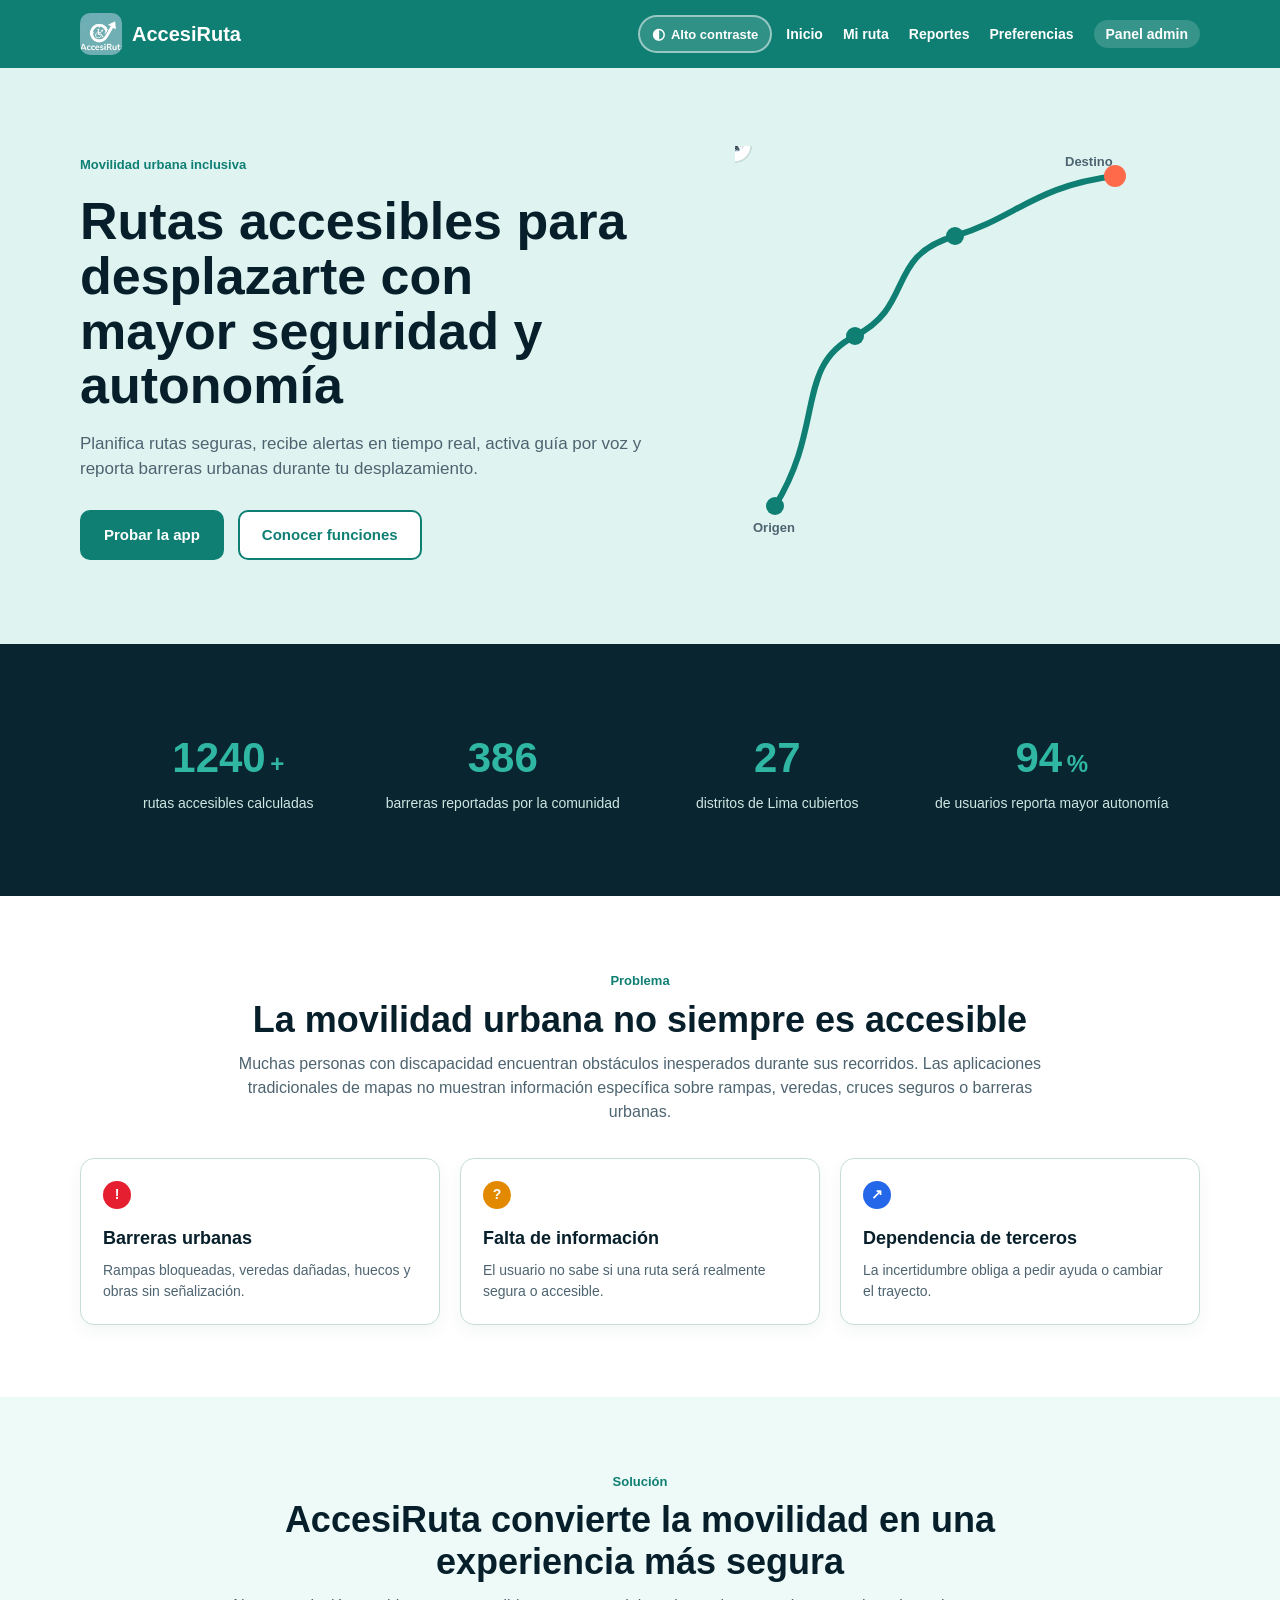
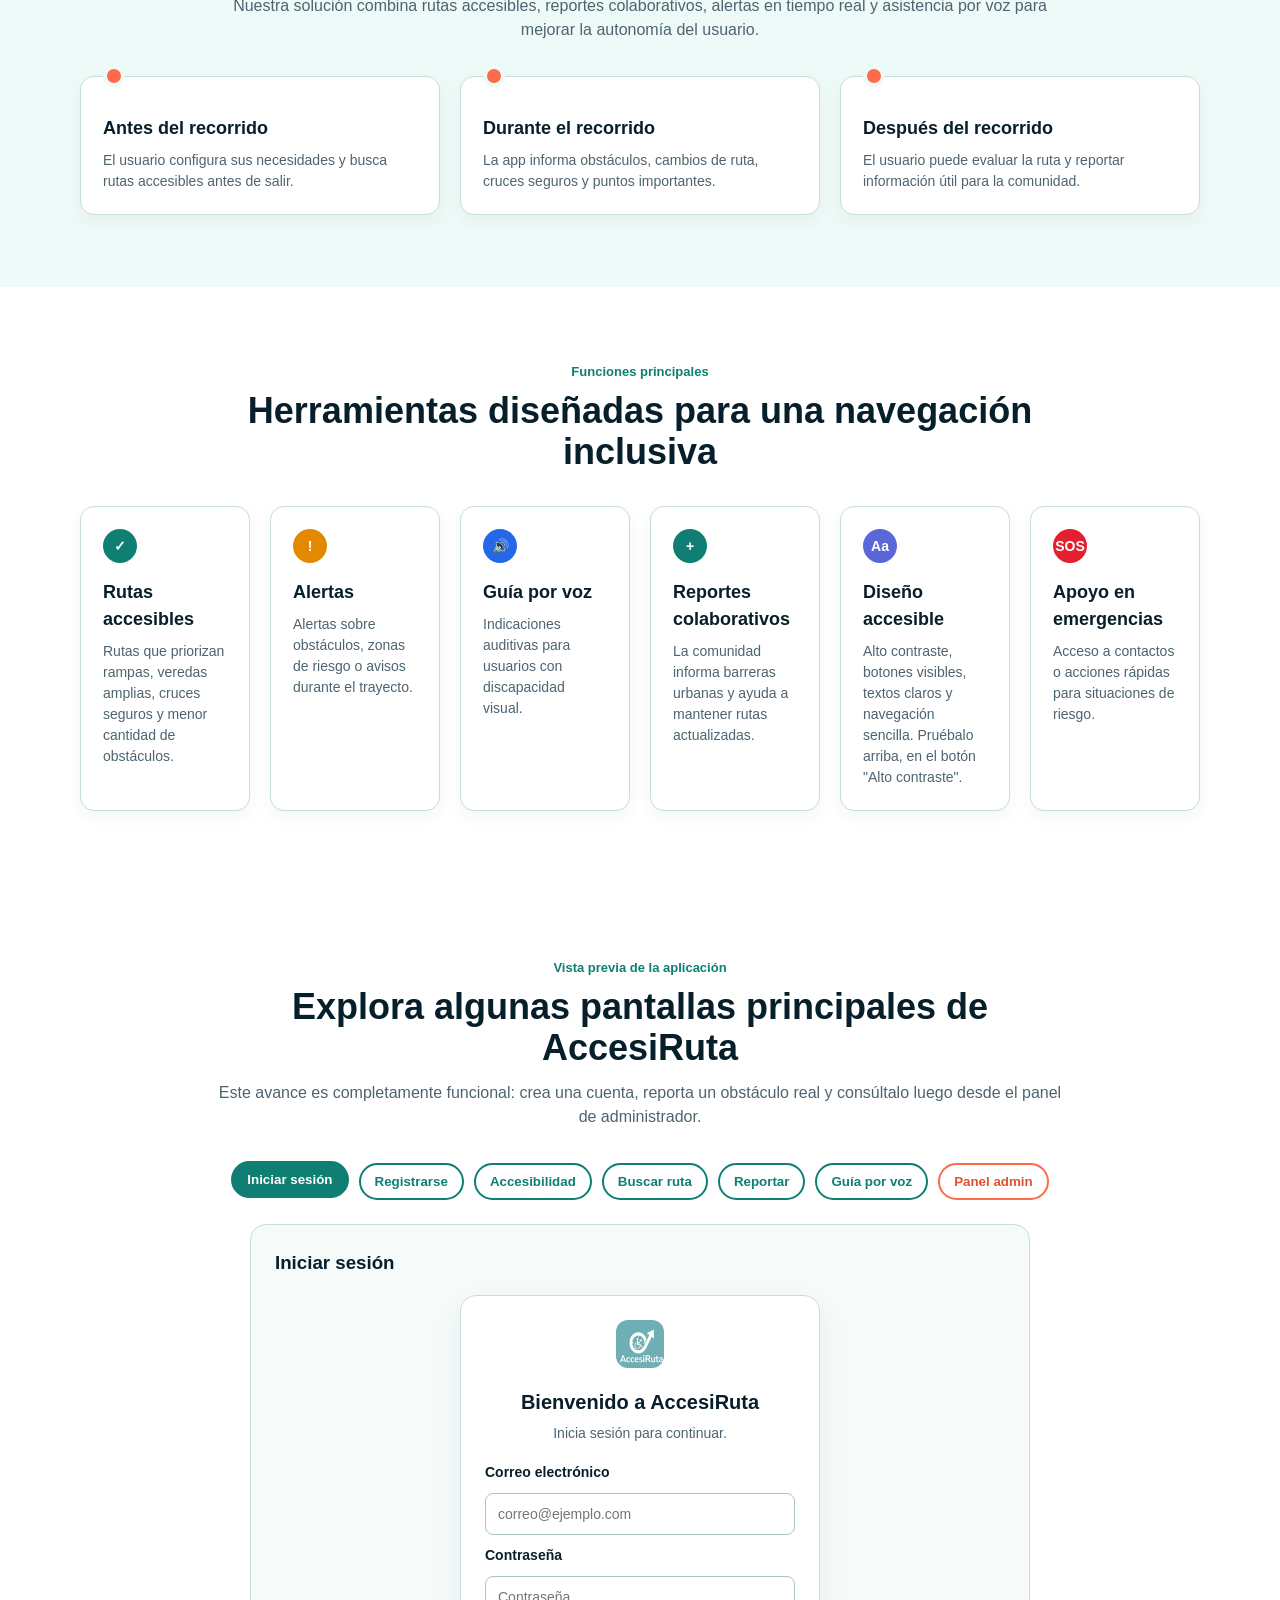
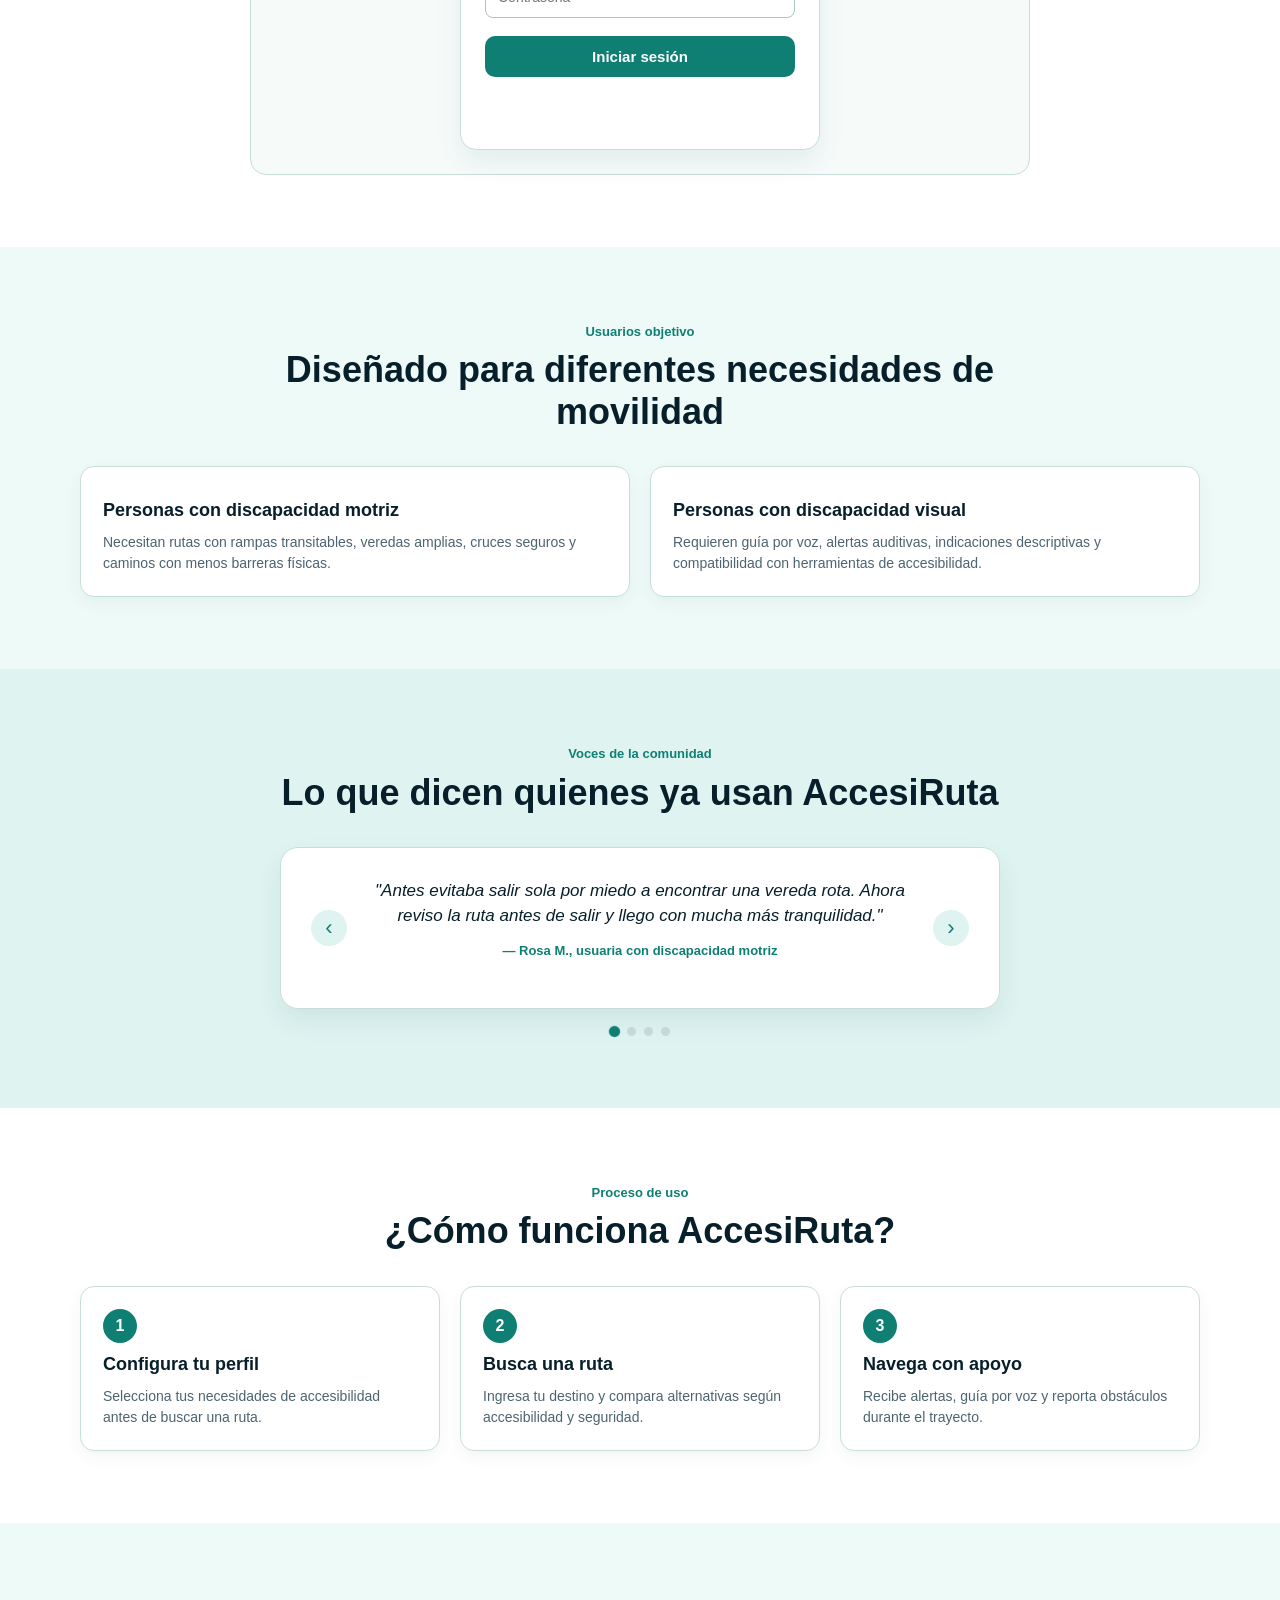
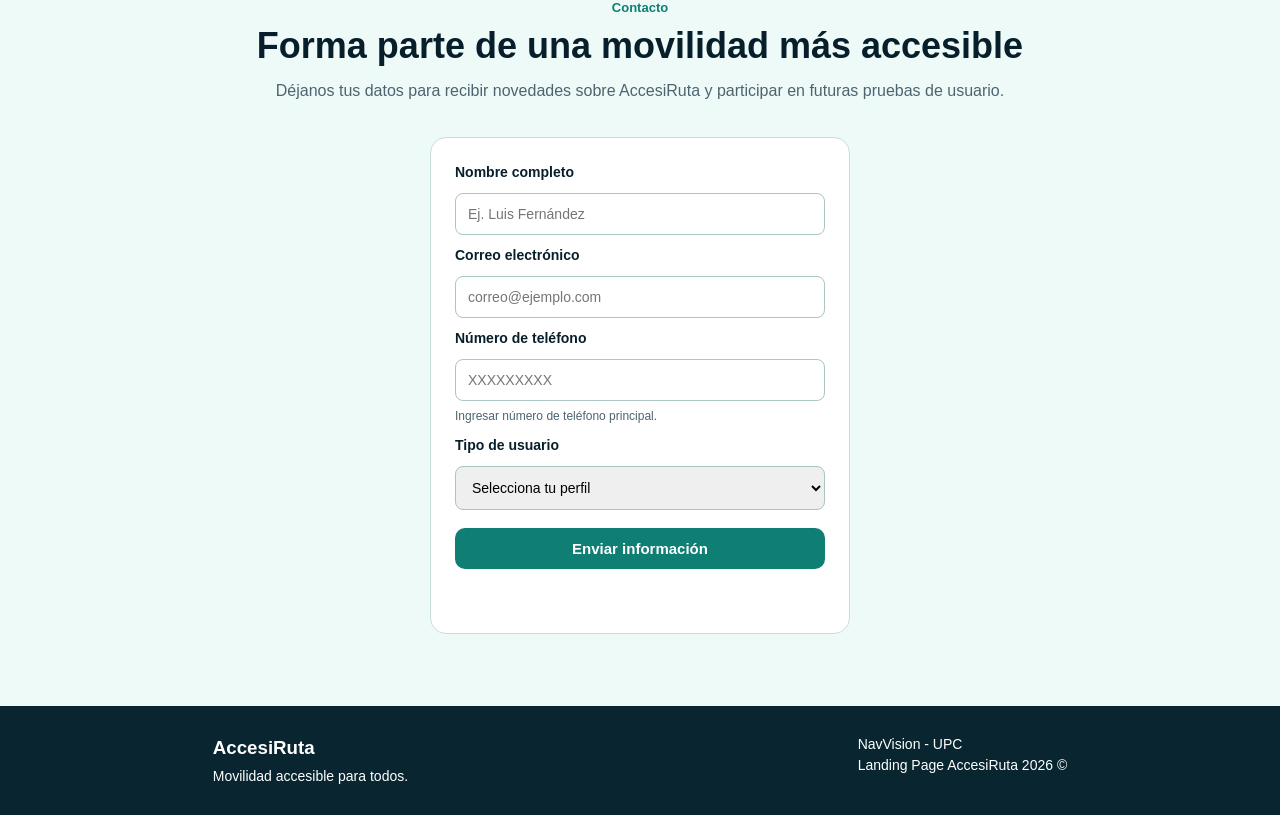
==== commit 4f354ca6: "fix: update final landing page index" ====
--- a/public/index.html
+++ b/public/index.html
@@ -261,8 +261,6 @@
                         <button type="submit" class="primary-button full-button">Iniciar sesión</button>
                     </form>
 
-                    <p class="hint-text">Prueba el panel admin con <strong>admin@accesiruta.pe</strong> / <strong>admin123</strong></p>
-
                     <p id="loginMessage" class="form-message"></p>
                 </div>
             </div>
@@ -508,7 +506,6 @@
                         <span class="lock-icon">🔒</span>
                         <h4>Acceso restringido</h4>
                         <p>Inicia sesión con una cuenta de administrador para ver los reportes de la comunidad.</p>
-                        <p class="hint-text">admin@accesiruta.pe / admin123</p>
                     </div>
 
                     <div id="adminContent" class="admin-content">
@@ -659,8 +656,8 @@
 
             <label for="contactPhone">Número de teléfono</label>
             <input type="tel" id="contactPhone" inputmode="numeric" maxlength="9"
-                   placeholder="9XXXXXXXX" autocomplete="off">
-            <p class="field-hint">Debe empezar en 9 y tener 9 dígitos.</p>
+                   placeholder="XXXXXXXXX" autocomplete="off">
+            <p class="field-hint">Ingresar número de teléfono principal.</p>
 
             <label for="profile">Tipo de usuario</label>
             <select id="profile">
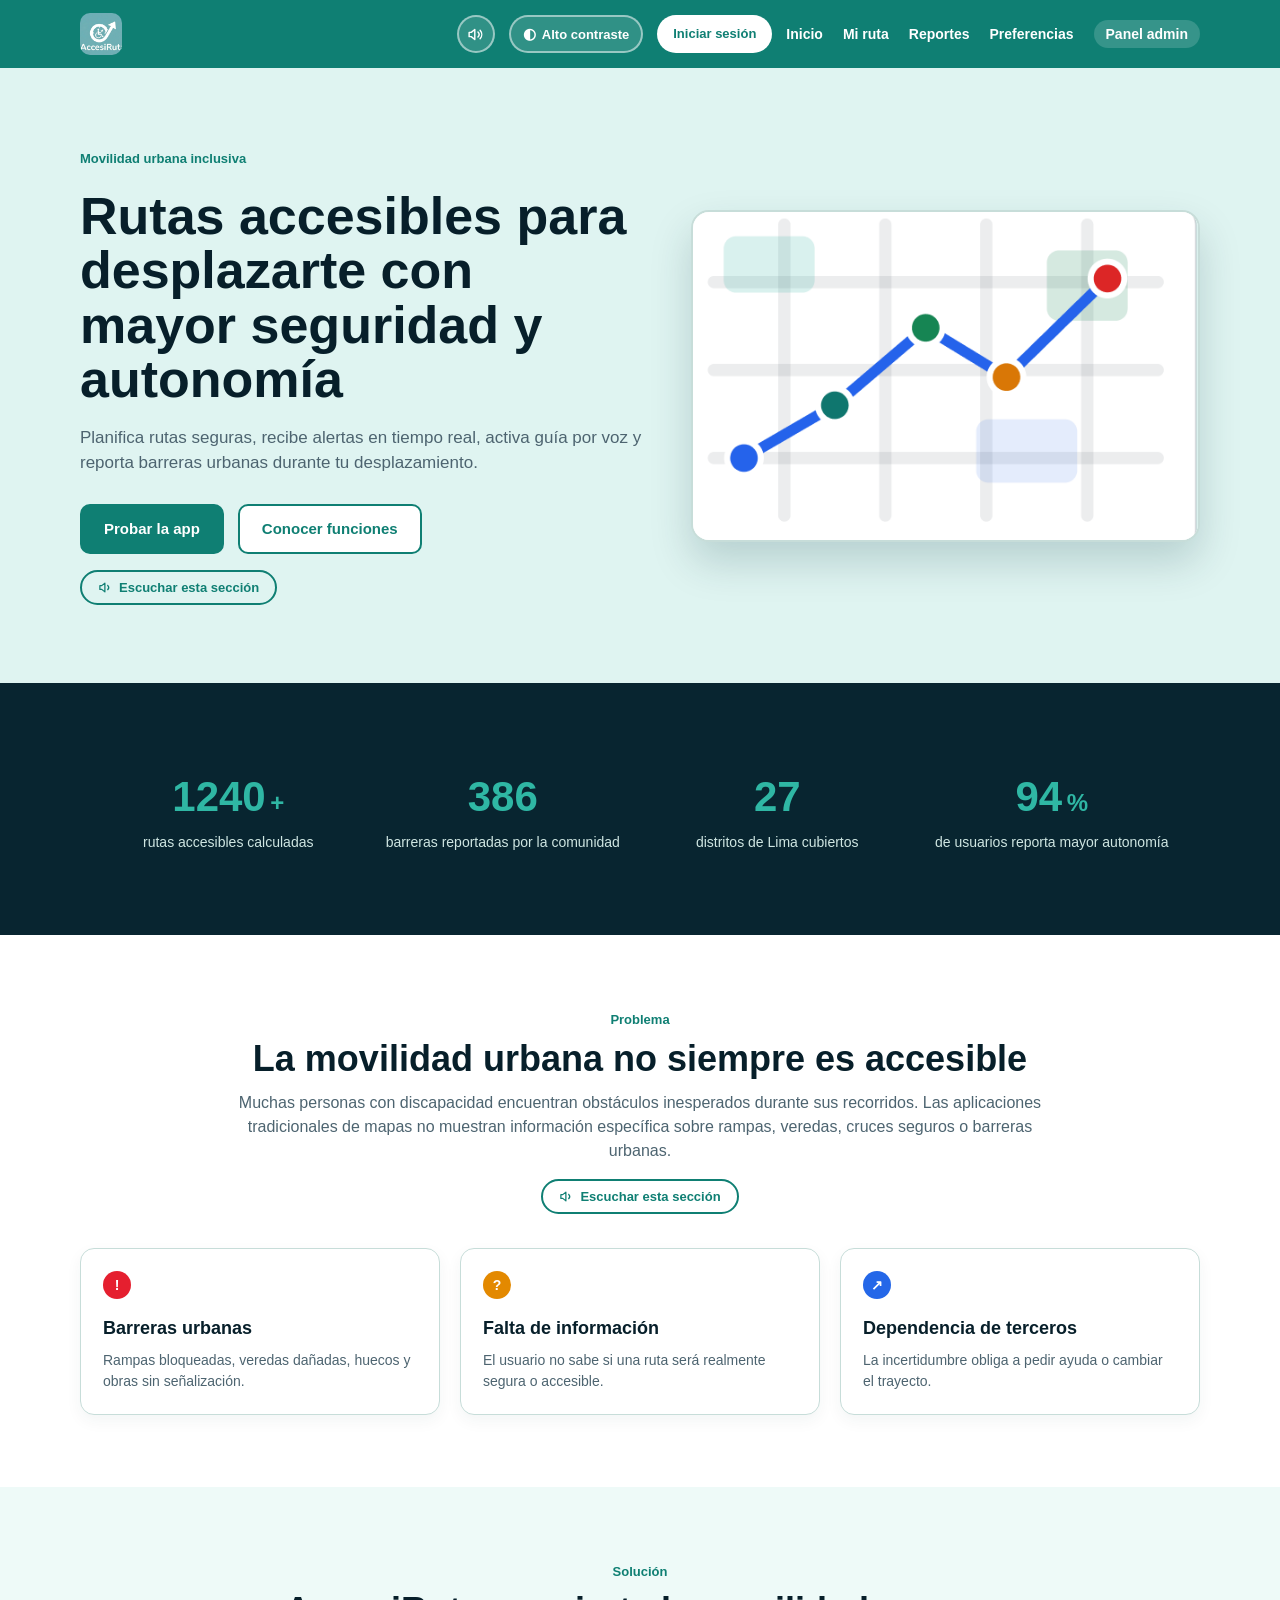
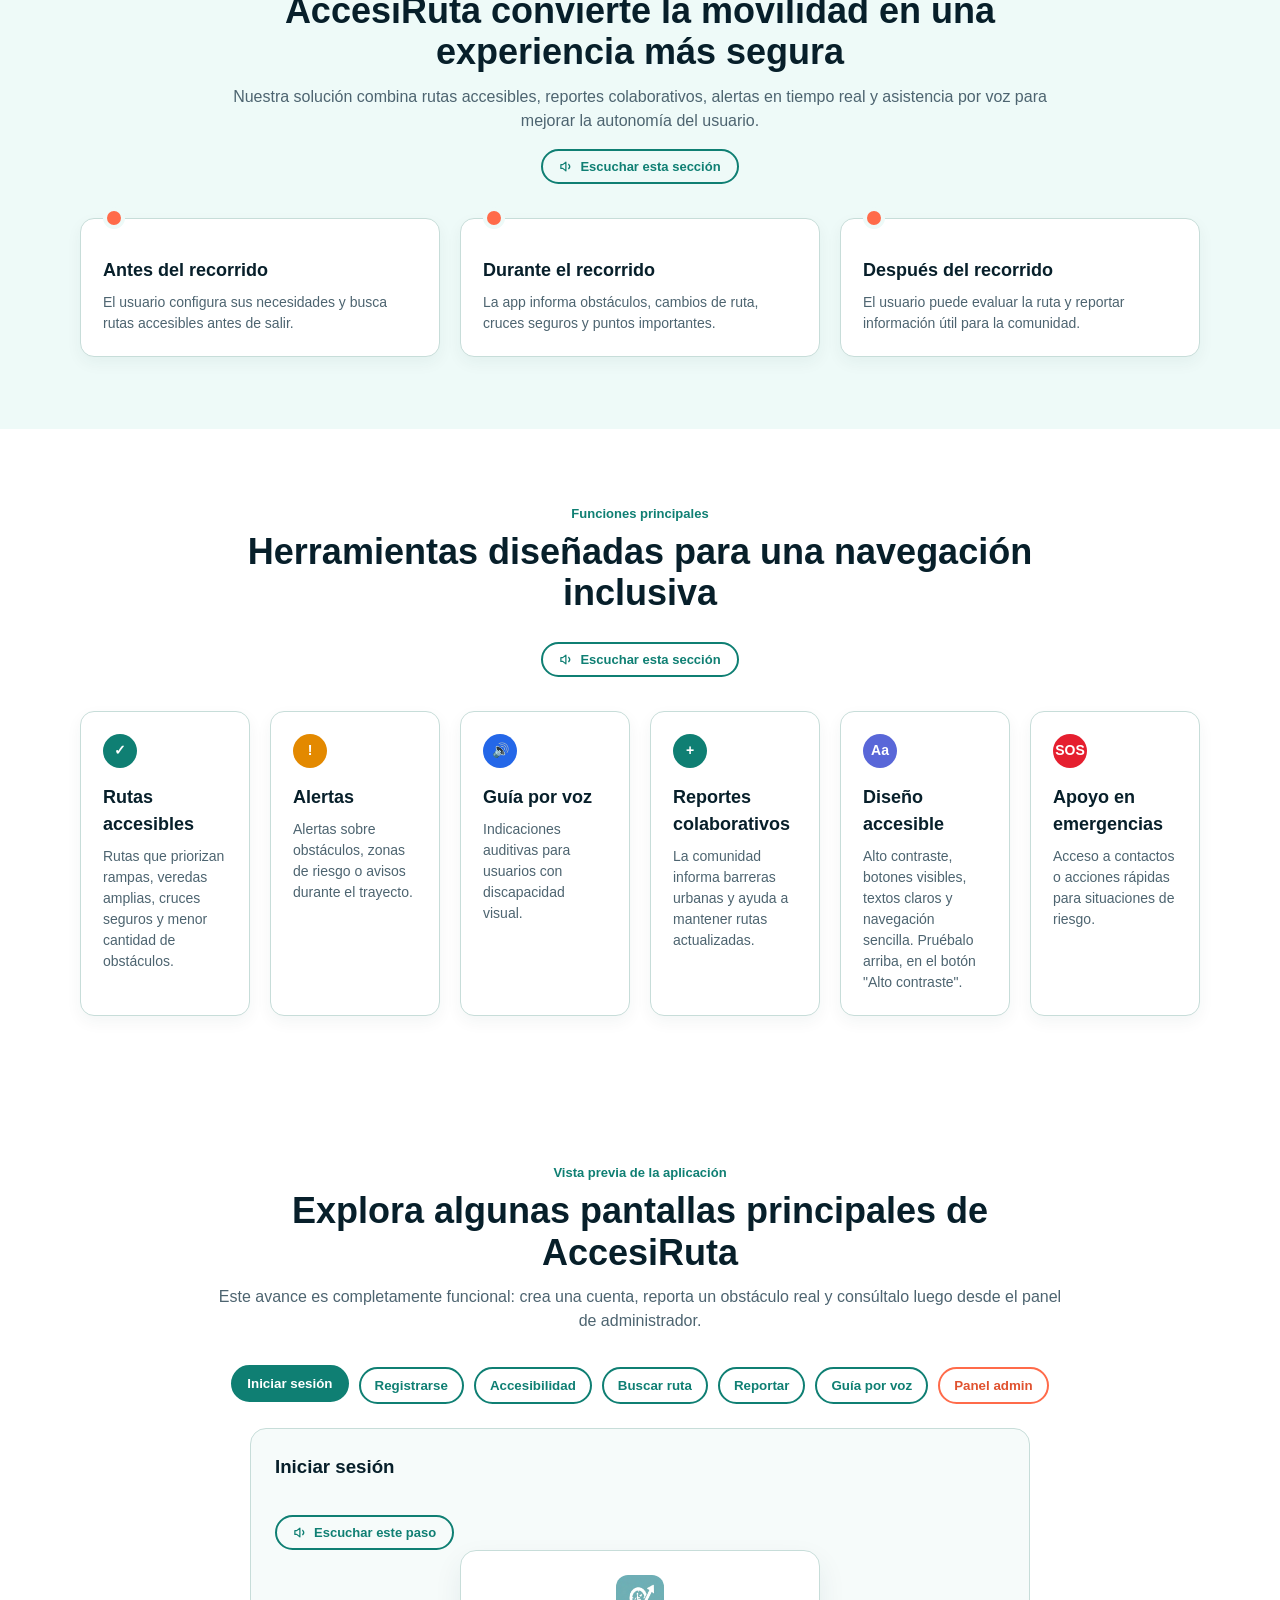
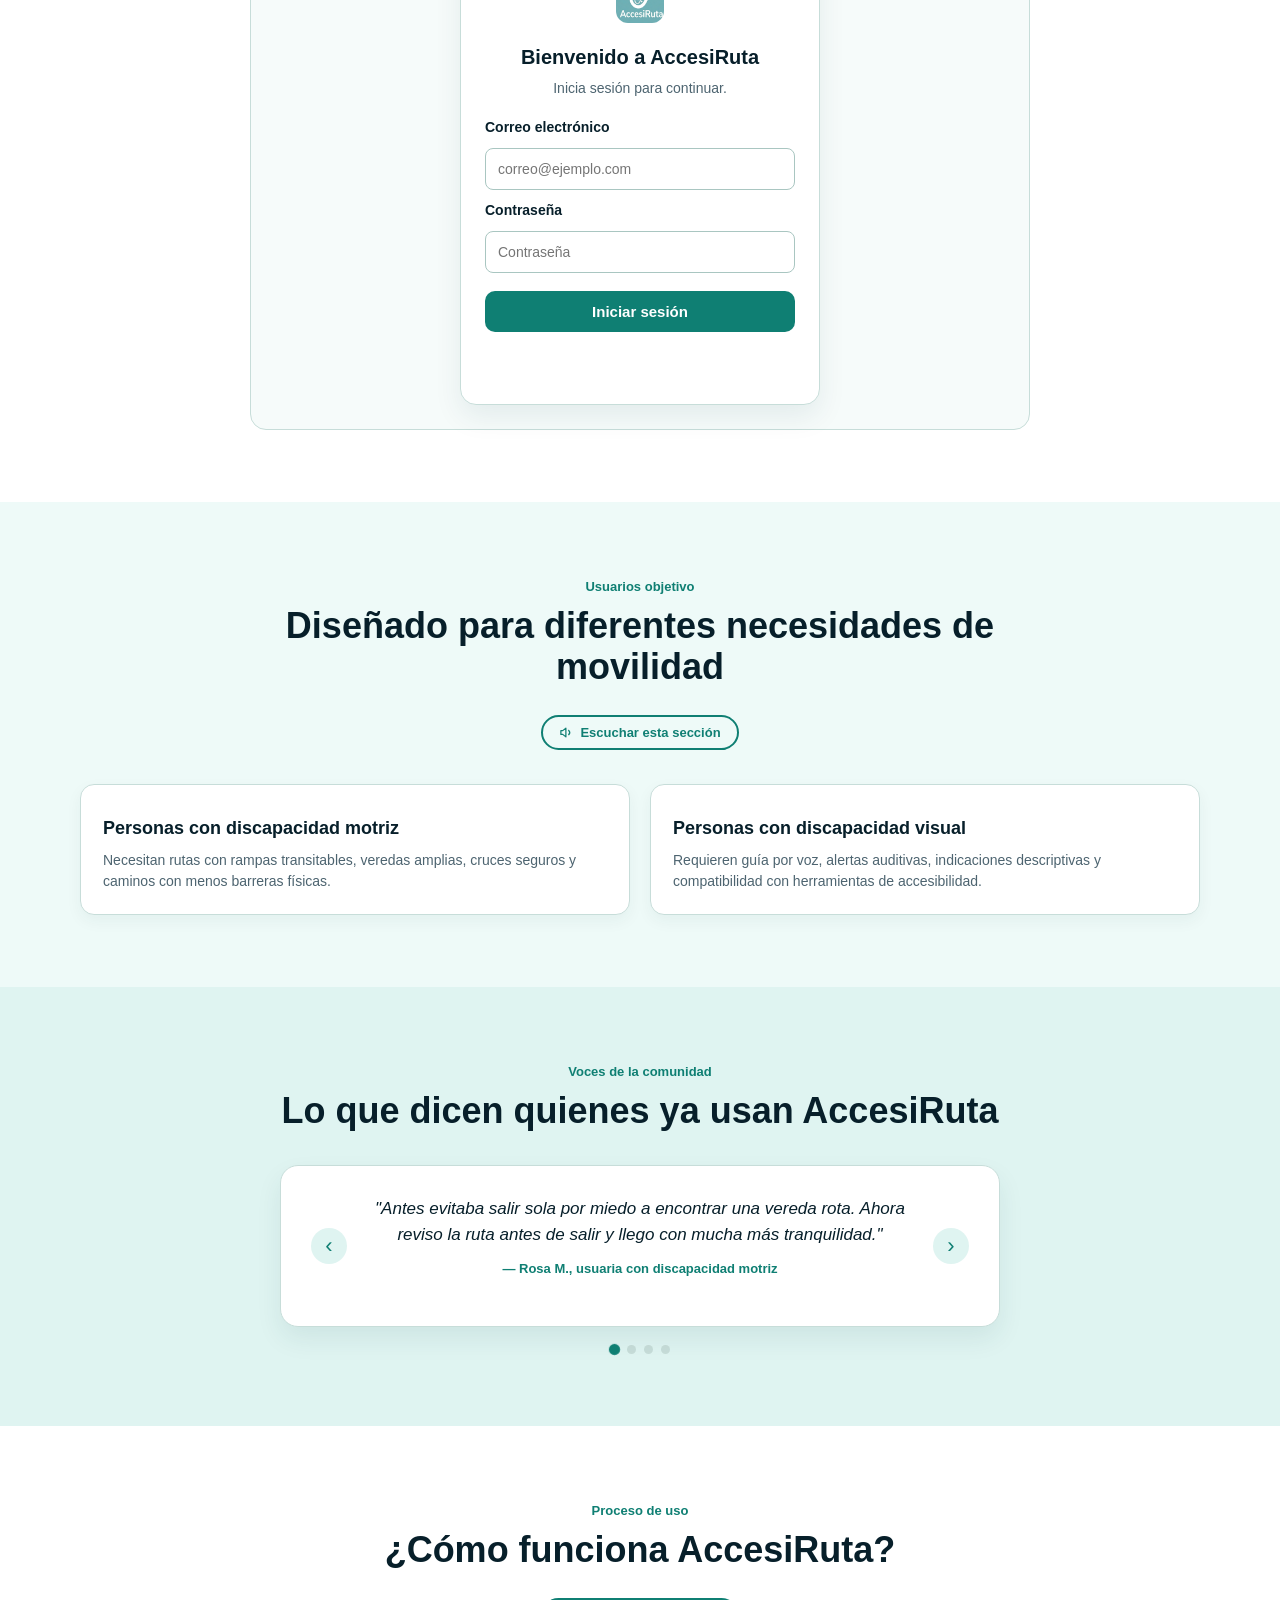
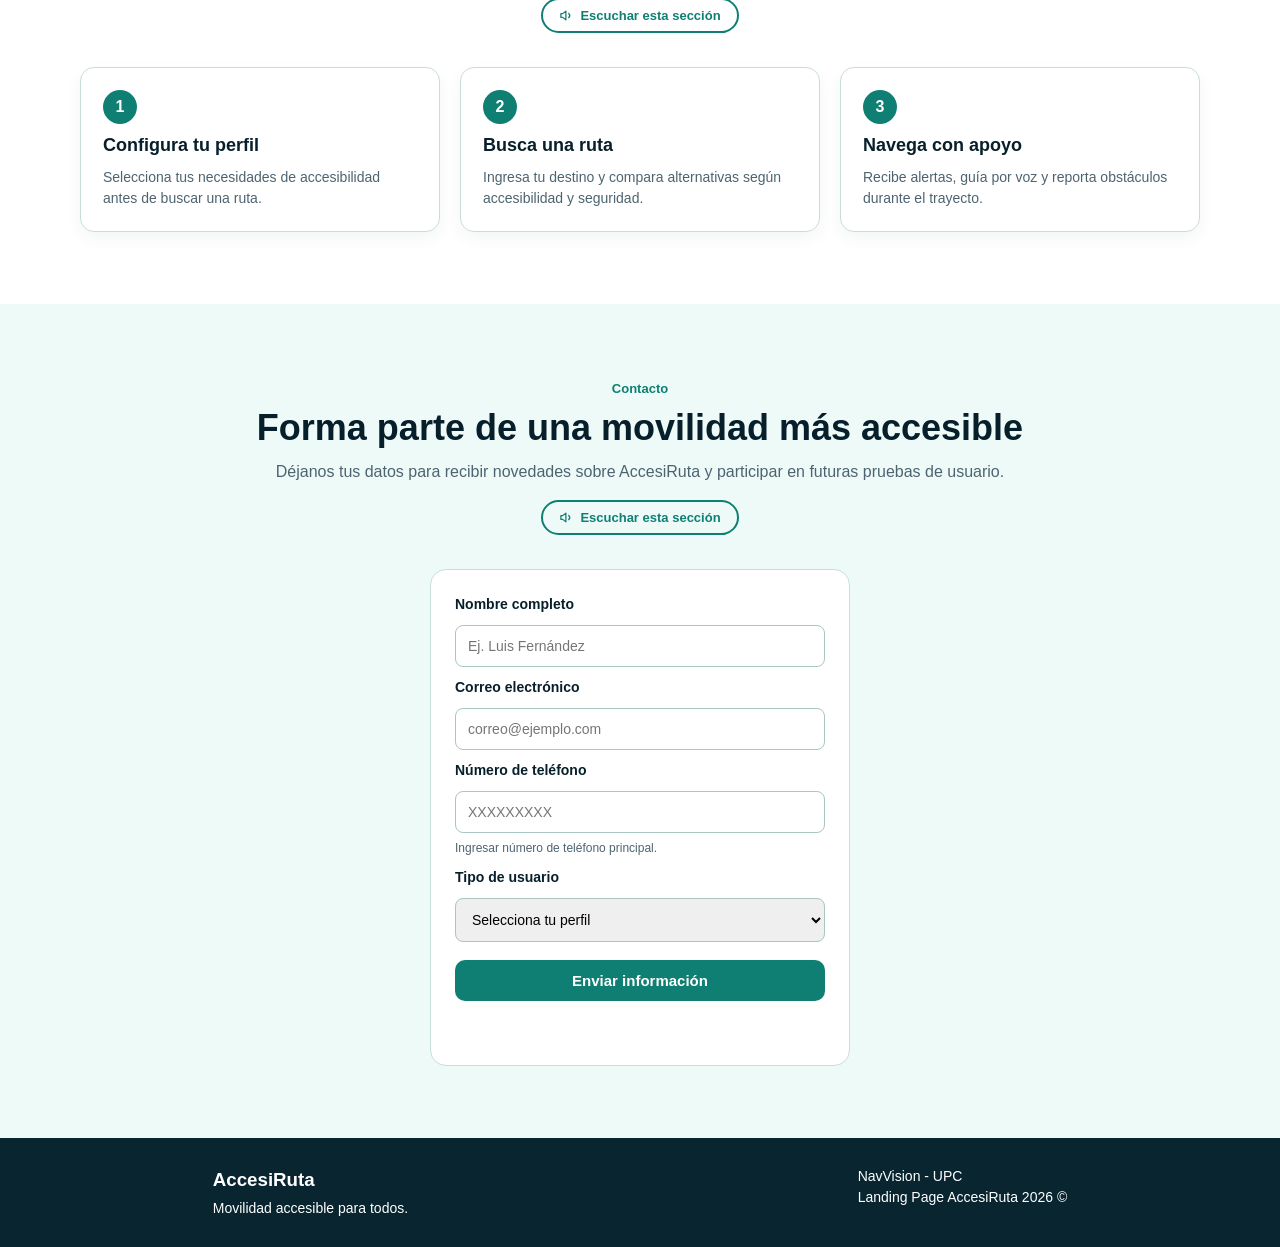
==== commit 6694cfaf: "Update final AccesiRuta landing page" ====
--- a/public/index.html
+++ b/public/index.html
@@ -6,25 +6,31 @@
     <title>AccesiRuta | Movilidad accesible</title>
 
     <link rel="icon" href="favicon.ico">
-    <link rel="stylesheet" href="assets/styles/styles.css">
+    <link rel="stylesheet" href="assets/styles/styles.css?v=final8">
 </head>
 
 <body>
 
 <div id="toastContainer" class="toast-container" aria-live="polite"></div>
+<div id="voiceLiveRegion" class="sr-only" aria-live="polite" aria-atomic="true"></div>
 
 <header class="site-header">
     <nav class="navbar">
-        <a href="#inicio" class="brand">
-            <img src="assets/images/logo-accesiruta.png" alt="Logo de AccesiRuta" class="brand-logo">
-            <span>AccesiRuta</span>
+        <a href="#inicio" class="brand" aria-label="Ir al inicio de AccesiRuta">
+            <img src="assets/images/logo-accesiruta.png" alt="AccesiRuta" class="brand-logo">
         </a>
 
         <div class="navbar-right">
+            <button id="voiceModeToggle" class="icon-btn" type="button" aria-label="Activar o desactivar la guía por voz" title="Guía por voz">
+                <svg viewBox="0 0 24 24" fill="none" stroke="currentColor" stroke-width="2" stroke-linecap="round" stroke-linejoin="round"><path d="M11 5L6 9H3v6h3l5 4V5z"/><path d="M15.5 8.5a5 5 0 0 1 0 7"/><path d="M18.5 6a9 9 0 0 1 0 12"/></svg>
+            </button>
+
             <button id="contrastToggle" class="contrast-toggle" type="button" title="Activar alto contraste">
                 <span class="contrast-icon">◐</span>
                 <span class="contrast-label">Alto contraste</span>
             </button>
+
+            <a href="#demo" id="loginNavLink" class="login-nav-link" data-screen="loginScreen">Iniciar sesión</a>
 
             <button id="menuButton" class="menu-button" type="button">Menú</button>
 
@@ -43,7 +49,7 @@
 
     <section id="inicio" class="hero-section">
         <div class="hero-content">
-            <div class="hero-text">
+            <div class="hero-text" id="speak-inicio">
                 <span class="section-label">Movilidad urbana inclusiva</span>
                 <h1>Rutas accesibles para desplazarte con mayor seguridad y autonomía</h1>
                 <p>
@@ -55,31 +61,30 @@
                     <a href="#demo" class="primary-button">Probar la app</a>
                     <a href="#funciones" class="secondary-button">Conocer funciones</a>
                 </div>
+
+                <button type="button" class="speak-button" data-speak-target="speak-inicio">
+                    <svg viewBox="0 0 24 24" fill="none" stroke="currentColor" stroke-width="2" stroke-linecap="round" stroke-linejoin="round"><path d="M11 5L6 9H3v6h3l5 4V5z"/><path d="M15.5 8.5a5 5 0 0 1 0 7"/></svg>
+                    Escuchar esta sección
+                </button>
             </div>
 
             <div class="hero-image">
-                <svg class="path-illustration" viewBox="0 0 420 420" xmlns="http://www.w3.org/2000/svg" role="img" aria-label="Ilustracion de una ruta accesible dibujandose">
-                    <path id="heroPath" d="M40,360 C90,280 60,220 120,190 C180,160 150,110 220,90 C280,72 300,40 380,30"
-                          fill="none" stroke="#0f7f73" stroke-width="6" stroke-linecap="round" stroke-dasharray="900" stroke-dashoffset="900"/>
-                    <circle class="path-node" cx="40" cy="360" r="9"/>
-                    <circle class="path-node delay-1" cx="120" cy="190" r="9"/>
-                    <circle class="path-node delay-2" cx="220" cy="90" r="9"/>
-                    <circle class="path-node delay-3" cx="380" cy="30" r="11"/>
-                    <text x="18" y="386" class="path-label">Origen</text>
-                    <text x="330" y="20" class="path-label">Destino</text>
-                    <g class="floating-badge badge-ramp" transform="translate(95,230)">
-                        <circle r="16" />
-                        <text y="5">♿</text>
-                    </g>
-                    <g class="floating-badge badge-cross" transform="translate(195,140)">
-                        <circle r="16" />
-                        <text y="5">⚠</text>
-                    </g>
-                    <g class="floating-badge badge-voice" transform="translate(300,55)">
-                        <circle r="16" />
-                        <text y="5">🔊</text>
-                    </g>
-                </svg>
+                <div class="hero-map-shell" id="heroMapShell">
+                    <div
+                            id="heroMap"
+                            class="hero-leaflet-map"
+                            role="application"
+                            tabindex="0"
+                            aria-label="Mapa interactivo de OpenStreetMap con una ruta accesible entre un punto de origen y un punto de destino"
+                    ></div>
+
+                    <img
+                            id="heroMapFallback"
+                            src="assets/images/mapa-ruta.png"
+                            alt="Mapa de OpenStreetMap con una ruta accesible entre un punto de origen y un punto de destino"
+                            class="hero-map-fallback"
+                    >
+                </div>
             </div>
         </div>
     </section>
@@ -111,7 +116,7 @@
     </section>
 
     <section id="problema" class="section problem-section">
-        <div class="section-header reveal">
+        <div class="section-header reveal" id="speak-problema">
             <span class="section-label">Problema</span>
             <h2>La movilidad urbana no siempre es accesible</h2>
             <p>
@@ -119,6 +124,11 @@
                 Las aplicaciones tradicionales de mapas no muestran información específica sobre rampas,
                 veredas, cruces seguros o barreras urbanas.
             </p>
+
+            <button type="button" class="speak-button" data-speak-target="speak-problema">
+                <svg viewBox="0 0 24 24" fill="none" stroke="currentColor" stroke-width="2" stroke-linecap="round" stroke-linejoin="round"><path d="M11 5L6 9H3v6h3l5 4V5z"/><path d="M15.5 8.5a5 5 0 0 1 0 7"/></svg>
+                Escuchar esta sección
+            </button>
         </div>
 
         <div class="cards-grid three-columns">
@@ -143,13 +153,18 @@
     </section>
 
     <section id="solucion" class="section solution-section">
-        <div class="section-header reveal">
+        <div class="section-header reveal" id="speak-solucion">
             <span class="section-label">Solución</span>
             <h2>AccesiRuta convierte la movilidad en una experiencia más segura</h2>
             <p>
                 Nuestra solución combina rutas accesibles, reportes colaborativos,
                 alertas en tiempo real y asistencia por voz para mejorar la autonomía del usuario.
             </p>
+
+            <button type="button" class="speak-button" data-speak-target="speak-solucion">
+                <svg viewBox="0 0 24 24" fill="none" stroke="currentColor" stroke-width="2" stroke-linecap="round" stroke-linejoin="round"><path d="M11 5L6 9H3v6h3l5 4V5z"/><path d="M15.5 8.5a5 5 0 0 1 0 7"/></svg>
+                Escuchar esta sección
+            </button>
         </div>
 
         <div class="cards-grid three-columns timeline-grid">
@@ -173,44 +188,49 @@
         </div>
     </section>
 
-    <section id="funciones" class="section features-section">
-        <div class="section-header reveal">
+    <section id="funciones" class="section features-section" data-voice-guidance="Selecciona una tarjeta con el mouse o con la tecla Tab. Al seleccionarla, escucharás su explicación y la indicación para utilizarla.">
+        <div class="section-header reveal" id="speak-funciones">
             <span class="section-label">Funciones principales</span>
             <h2>Herramientas diseñadas para una navegación inclusiva</h2>
+
+            <button type="button" class="speak-button" data-speak-target="funciones">
+                <svg viewBox="0 0 24 24" fill="none" stroke="currentColor" stroke-width="2" stroke-linecap="round" stroke-linejoin="round"><path d="M11 5L6 9H3v6h3l5 4V5z"/><path d="M15.5 8.5a5 5 0 0 1 0 7"/></svg>
+                Escuchar esta sección
+            </button>
         </div>
 
         <div class="features-grid">
-            <article class="feature-card reveal">
+            <article class="feature-card reveal" tabindex="0" role="button" aria-label="Rutas accesibles. Selecciona para escuchar la explicación y las indicaciones." data-voice-guidance="Para utilizar esta función, ve a Buscar ruta, escribe tu destino y presiona Calcular ruta. También puedes abrir el mapa para confirmar la dirección.">
                 <span class="feature-icon green">✓</span>
                 <h3>Rutas accesibles</h3>
                 <p>Rutas que priorizan rampas, veredas amplias, cruces seguros y menor cantidad de obstáculos.</p>
             </article>
 
-            <article class="feature-card reveal">
+            <article class="feature-card reveal" tabindex="0" role="button" aria-label="Alertas. Selecciona para escuchar la explicación y las indicaciones." data-voice-guidance="Durante el recorrido, mantén activada la guía por voz para escuchar los avisos sobre obstáculos, zonas de riesgo o cambios en la ruta.">
                 <span class="feature-icon orange">!</span>
                 <h3>Alertas</h3>
                 <p>Alertas sobre obstáculos, zonas de riesgo o avisos durante el trayecto.</p>
             </article>
 
-            <article class="feature-card reveal">
+            <article class="feature-card reveal" tabindex="0" role="button" aria-label="Guía por voz. Selecciona para escuchar la explicación y las indicaciones." data-voice-guidance="Para activarla o desactivarla, utiliza el botón con el ícono de altavoz ubicado en la barra superior. En la vista previa también puedes seleccionar Guía por voz y probar una indicación.">
                 <span class="feature-icon blue">🔊</span>
                 <h3>Guía por voz</h3>
                 <p>Indicaciones auditivas para usuarios con discapacidad visual.</p>
             </article>
 
-            <article class="feature-card reveal">
+            <article class="feature-card reveal" tabindex="0" role="button" aria-label="Reportes colaborativos. Selecciona para escuchar la explicación y las indicaciones." data-voice-guidance="Para realizar un reporte, selecciona Reportar en la vista previa, elige el tipo de obstáculo, escribe su ubicación y presiona Enviar reporte.">
                 <span class="feature-icon teal">+</span>
                 <h3>Reportes colaborativos</h3>
                 <p>La comunidad informa barreras urbanas y ayuda a mantener rutas actualizadas.</p>
             </article>
 
-            <article class="feature-card reveal">
+            <article class="feature-card reveal" tabindex="0" role="button" aria-label="Diseño accesible. Selecciona para escuchar la explicación y las indicaciones." data-voice-guidance="Puedes activar el alto contraste desde la barra superior. También puedes recorrer los controles con la tecla Tab y seleccionarlos con Enter o la barra espaciadora.">
                 <span class="feature-icon purple">Aa</span>
                 <h3>Diseño accesible</h3>
                 <p>Alto contraste, botones visibles, textos claros y navegación sencilla. Pruébalo arriba, en el botón "Alto contraste".</p>
             </article>
 
-            <article class="feature-card reveal">
+            <article class="feature-card reveal" tabindex="0" role="button" aria-label="Apoyo en emergencias. Selecciona para escuchar la explicación y las indicaciones." data-voice-guidance="Esta función está diseñada para facilitar el acceso a contactos o acciones rápidas ante una situación de riesgo. Revisa las opciones disponibles antes de iniciar tu recorrido.">
                 <span class="feature-icon red">SOS</span>
                 <h3>Apoyo en emergencias</h3>
                 <p>Acceso a contactos o acciones rápidas para situaciones de riesgo.</p>
@@ -240,12 +260,19 @@
 
         <div class="app-preview-container">
 
-            <div id="loginScreen" class="app-screen active">
-                <h3>Iniciar sesión</h3>
+            <div id="loginScreen" class="app-screen active" data-voice-guidance="Ingresa tu correo electrónico y tu contraseña. Después, presiona Iniciar sesión.">
+                <div class="screen-head-row" id="speak-loginScreen">
+                    <h3>Iniciar sesión</h3>
+                </div>
+
+                <button type="button" class="speak-button" data-speak-target="loginScreen">
+                    <svg viewBox="0 0 24 24" fill="none" stroke="currentColor" stroke-width="2" stroke-linecap="round" stroke-linejoin="round"><path d="M11 5L6 9H3v6h3l5 4V5z"/><path d="M15.5 8.5a5 5 0 0 1 0 7"/></svg>
+                    Escuchar este paso
+                </button>
 
                 <div class="phone-card">
                     <div class="phone-logo">
-                        <img src="assets/images/logo-accesiruta.png" alt="Logo de AccesiRuta">
+                        <img src="assets/images/logo-accesiruta.png" alt="AccesiRuta">
                     </div>
 
                     <h4>Bienvenido a AccesiRuta</h4>
@@ -265,12 +292,19 @@
                 </div>
             </div>
 
-            <div id="registerScreen" class="app-screen">
-                <h3>Registrarse</h3>
+            <div id="registerScreen" class="app-screen" data-voice-guidance="Completa tu nombre, correo, teléfono y contraseña. Revisa los términos y condiciones, acéptalos y presiona Crear cuenta.">
+                <div class="screen-head-row" id="speak-registerScreen">
+                    <h3>Registrarse</h3>
+                </div>
+
+                <button type="button" class="speak-button" data-speak-target="registerScreen">
+                    <svg viewBox="0 0 24 24" fill="none" stroke="currentColor" stroke-width="2" stroke-linecap="round" stroke-linejoin="round"><path d="M11 5L6 9H3v6h3l5 4V5z"/><path d="M15.5 8.5a5 5 0 0 1 0 7"/></svg>
+                    Escuchar este paso
+                </button>
 
                 <div class="phone-card">
                     <div class="phone-logo">
-                        <img src="assets/images/logo-accesiruta.png" alt="Logo de AccesiRuta">
+                        <img src="assets/images/logo-accesiruta.png" alt="AccesiRuta">
                     </div>
 
                     <h4>Crea tu cuenta</h4>
@@ -310,8 +344,15 @@
                 </div>
             </div>
 
-            <div id="accessScreen" class="app-screen">
-                <h3>Configuración de accesibilidad</h3>
+            <div id="accessScreen" class="app-screen" data-voice-guidance="Selecciona tus necesidades principales y las prioridades de la ruta. Después, presiona Guardar preferencias.">
+                <div class="screen-head-row" id="speak-accessScreen">
+                    <h3>Configuración de accesibilidad</h3>
+                </div>
+
+                <button type="button" class="speak-button" data-speak-target="accessScreen">
+                    <svg viewBox="0 0 24 24" fill="none" stroke="currentColor" stroke-width="2" stroke-linecap="round" stroke-linejoin="round"><path d="M11 5L6 9H3v6h3l5 4V5z"/><path d="M15.5 8.5a5 5 0 0 1 0 7"/></svg>
+                    Escuchar este paso
+                </button>
 
                 <div class="phone-card wide-card">
                     <h4>Personaliza tu experiencia</h4>
@@ -373,8 +414,15 @@
                 </div>
             </div>
 
-            <div id="searchScreen" class="app-screen">
-                <h3>Buscar ruta accesible</h3>
+            <div id="searchScreen" class="app-screen" data-voice-guidance="Escribe el destino. Puedes abrir el mapa para confirmar la dirección o presionar Calcular ruta para visualizar el recorrido.">
+                <div class="screen-head-row" id="speak-searchScreen">
+                    <h3>Buscar ruta accesible</h3>
+                </div>
+
+                <button type="button" class="speak-button" data-speak-target="searchScreen">
+                    <svg viewBox="0 0 24 24" fill="none" stroke="currentColor" stroke-width="2" stroke-linecap="round" stroke-linejoin="round"><path d="M11 5L6 9H3v6h3l5 4V5z"/><path d="M15.5 8.5a5 5 0 0 1 0 7"/></svg>
+                    Escuchar este paso
+                </button>
 
                 <div class="phone-card wide-card search-route-card">
                     <div class="search-route-layout">
@@ -415,8 +463,15 @@
                 </div>
             </div>
 
-            <div id="reportScreen" class="app-screen">
-                <h3>Reportar obstáculo</h3>
+            <div id="reportScreen" class="app-screen" data-voice-guidance="Selecciona uno o más tipos de obstáculo, escribe la ubicación y presiona Enviar reporte. Si eliges Otro, describe el obstáculo.">
+                <div class="screen-head-row" id="speak-reportScreen">
+                    <h3>Reportar obstáculo</h3>
+                </div>
+
+                <button type="button" class="speak-button" data-speak-target="reportScreen">
+                    <svg viewBox="0 0 24 24" fill="none" stroke="currentColor" stroke-width="2" stroke-linecap="round" stroke-linejoin="round"><path d="M11 5L6 9H3v6h3l5 4V5z"/><path d="M15.5 8.5a5 5 0 0 1 0 7"/></svg>
+                    Escuchar este paso
+                </button>
 
                 <div class="phone-card wide-card">
                     <h4>Ayuda a otros usuarios</h4>
@@ -467,12 +522,24 @@
                 </div>
             </div>
 
-            <div id="voiceScreen" class="app-screen">
-                <h3>Guía por voz</h3>
+            <div id="voiceScreen" class="app-screen" data-voice-guidance="Selecciona las opciones auditivas que necesites. Puedes presionar Probar guía por voz y, al finalizar, Guardar guía por voz.">
+                <div class="screen-head-row" id="speak-voiceScreen">
+                    <h3>Guía por voz</h3>
+                </div>
+
+                <button type="button" class="speak-button" data-speak-target="voiceScreen">
+                    <svg viewBox="0 0 24 24" fill="none" stroke="currentColor" stroke-width="2" stroke-linecap="round" stroke-linejoin="round"><path d="M11 5L6 9H3v6h3l5 4V5z"/><path d="M15.5 8.5a5 5 0 0 1 0 7"/></svg>
+                    Escuchar este paso
+                </button>
 
                 <div class="phone-card">
                     <h4>Asistencia auditiva</h4>
                     <p>Configura indicaciones por voz para recibir apoyo durante tu desplazamiento.</p>
+
+                    <button type="button" id="testVoiceButton" class="speak-button" style="margin-bottom: 16px;">
+                        <svg viewBox="0 0 24 24" fill="none" stroke="currentColor" stroke-width="2" stroke-linecap="round" stroke-linejoin="round"><path d="M11 5L6 9H3v6h3l5 4V5z"/><path d="M15.5 8.5a5 5 0 0 1 0 7"/><path d="M18.5 6a9 9 0 0 1 0 12"/></svg>
+                        Probar guía por voz
+                    </button>
 
                     <form id="voiceForm" class="demo-form">
                         <label class="access-need simple-option">
@@ -497,7 +564,7 @@
                 </div>
             </div>
 
-            <div id="adminScreen" class="app-screen">
+            <div id="adminScreen" class="app-screen" data-voice-guidance="Esta sección es de acceso restringido. Inicia sesión como administrador para revisar y actualizar los reportes de la comunidad.">
                 <h3>Panel de administrador</h3>
 
                 <div class="phone-card wide-card admin-card">
@@ -564,9 +631,14 @@
     </section>
 
     <section id="usuarios" class="section users-section">
-        <div class="section-header reveal">
+        <div class="section-header reveal" id="speak-usuarios">
             <span class="section-label">Usuarios objetivo</span>
             <h2>Diseñado para diferentes necesidades de movilidad</h2>
+
+            <button type="button" class="speak-button" data-speak-target="speak-usuarios">
+                <svg viewBox="0 0 24 24" fill="none" stroke="currentColor" stroke-width="2" stroke-linecap="round" stroke-linejoin="round"><path d="M11 5L6 9H3v6h3l5 4V5z"/><path d="M15.5 8.5a5 5 0 0 1 0 7"/></svg>
+                Escuchar esta sección
+            </button>
         </div>
 
         <div class="cards-grid two-columns">
@@ -611,9 +683,14 @@
     </section>
 
     <section id="proceso" class="section process-section">
-        <div class="section-header reveal">
+        <div class="section-header reveal" id="speak-proceso">
             <span class="section-label">Proceso de uso</span>
             <h2>¿Cómo funciona AccesiRuta?</h2>
+
+            <button type="button" class="speak-button" data-speak-target="speak-proceso">
+                <svg viewBox="0 0 24 24" fill="none" stroke="currentColor" stroke-width="2" stroke-linecap="round" stroke-linejoin="round"><path d="M11 5L6 9H3v6h3l5 4V5z"/><path d="M15.5 8.5a5 5 0 0 1 0 7"/></svg>
+                Escuchar esta sección
+            </button>
         </div>
 
         <div class="cards-grid three-columns">
@@ -638,13 +715,18 @@
     </section>
 
     <section id="contacto" class="section contact-section">
-        <div class="section-header reveal">
+        <div class="section-header reveal" id="speak-contacto">
             <span class="section-label">Contacto</span>
             <h2>Forma parte de una movilidad más accesible</h2>
             <p>
                 Déjanos tus datos para recibir novedades sobre AccesiRuta y participar
                 en futuras pruebas de usuario.
             </p>
+
+            <button type="button" class="speak-button" data-speak-target="speak-contacto">
+                <svg viewBox="0 0 24 24" fill="none" stroke="currentColor" stroke-width="2" stroke-linecap="round" stroke-linejoin="round"><path d="M11 5L6 9H3v6h3l5 4V5z"/><path d="M15.5 8.5a5 5 0 0 1 0 7"/></svg>
+                Escuchar esta sección
+            </button>
         </div>
 
         <form id="contactForm" class="contact-form reveal">
@@ -769,7 +851,7 @@
     </div>
 </footer>
 
-<script src="assets/scripts/main.js"></script>
+<script src="assets/scripts/main.js?v=final6"></script>
 
 </body>
 </html>
--- a/public/assets/styles/styles.css
+++ b/public/assets/styles/styles.css
@@ -40,6 +40,19 @@
 a {
     text-decoration: none;
 }
+/* Elemento disponible para lectores de pantalla, sin ocupar espacio visual. */
+.sr-only {
+    position: absolute !important;
+    width: 1px !important;
+    height: 1px !important;
+    padding: 0 !important;
+    margin: -1px !important;
+    overflow: hidden !important;
+    clip: rect(0, 0, 0, 0) !important;
+    white-space: nowrap !important;
+    border: 0 !important;
+}
+
 
 @media (prefers-reduced-motion: reduce) {
     * {
@@ -72,6 +85,58 @@
     border-bottom: 3px solid #ffcc00;
 }
 
+/* Fix: .brand, .nav-menu a, .contrast-toggle and .site-footer text used
+   var(--white), which becomes black in high-contrast mode, making them
+   invisible against the black header/footer background. Force them to a
+   bright color explicitly so they stay readable. */
+body.high-contrast .brand,
+body.high-contrast .nav-menu a,
+body.high-contrast .contrast-toggle,
+body.high-contrast .icon-btn,
+body.high-contrast .site-footer,
+body.high-contrast .site-footer h3,
+body.high-contrast .site-footer p {
+    color: #ffffff;
+}
+
+body.high-contrast .contrast-toggle {
+    border-color: #ffcc00;
+}
+
+body.high-contrast .contrast-toggle.active {
+    color: #000000;
+}
+
+body.high-contrast .icon-btn {
+    border: 1px solid #ffcc00;
+}
+
+body.high-contrast .icon-btn.voice-off {
+    color: rgba(255, 255, 255, 0.55);
+}
+
+body.high-contrast .login-nav-link {
+    background: #ffcc00;
+    color: #000000;
+    font-weight: 900;
+}
+
+body.high-contrast .admin-nav-link {
+    background: rgba(255, 204, 0, 0.16);
+    border: 1px solid #ffcc00;
+}
+
+body.high-contrast .menu-button {
+    background: #000000;
+    color: #ffcc00;
+    border-color: #ffcc00;
+}
+
+body.high-contrast .nav-menu.active {
+    background: #000000;
+    border-top: 1px solid #ffcc00;
+}
+
 body.high-contrast .info-card,
 body.high-contrast .feature-card,
 body.high-contrast .step-card,
@@ -95,10 +160,16 @@
 
 body.high-contrast .secondary-button,
 body.high-contrast .secondary-action-button,
-body.high-contrast .location-permission-button {
+body.high-contrast .location-permission-button,
+body.high-contrast .speak-button {
     background: #000000;
     color: #ffcc00;
     border-color: #ffcc00;
+}
+
+body.high-contrast .speak-button.speaking {
+    background: #ffcc00;
+    color: #000000;
 }
 
 body.high-contrast .demo-form input,
@@ -145,6 +216,23 @@
     color: #f2f2f2;
 }
 
+/* Fix: .register-terms-container/.register-terms-label kept their fixed
+   light background and dark text in every mode, but the more specific
+   ".demo-form label" rule overrode the text to var(--text-dark) (white in
+   high-contrast), leaving white text on a near-white box. */
+body.high-contrast .register-terms-container {
+    background: #000000;
+    border-color: #ffcc00;
+}
+
+body.high-contrast .register-terms-label {
+    color: #ffffff;
+}
+
+body.high-contrast .terms-open-button {
+    color: #ffcc00;
+}
+
 body.high-contrast .form-message-success {
     color: #ffcc00;
 }
@@ -165,6 +253,20 @@
 body.high-contrast .status-select {
     background: #000000;
     color: #ffffff;
+}
+
+/* Fix: .toast background used var(--text-dark), which becomes white in
+   high-contrast mode, while its text color was a fixed white — making
+   every toast (including "Modo alto contraste activado") invisible. */
+body.high-contrast .toast {
+    background: #000000;
+    color: #ffffff;
+    border: 1px solid #ffcc00;
+    border-left: 5px solid #ffcc00;
+}
+
+body.high-contrast .toast.toast-error {
+    border-left-color: #ff6b6b;
 }
 
 /* ============ HEADER ============ */
@@ -208,6 +310,55 @@
     display: flex;
     align-items: center;
     gap: 14px;
+}
+
+.icon-btn {
+    display: inline-flex;
+    align-items: center;
+    justify-content: center;
+    width: 38px;
+    height: 38px;
+    border-radius: 999px;
+    background: rgba(255, 255, 255, 0.14);
+    border: 2px solid rgba(255, 255, 255, 0.5);
+    color: var(--white);
+    cursor: pointer;
+    padding: 0;
+    transition: transform var(--transition-fast), background var(--transition-fast);
+}
+
+.icon-btn svg {
+    width: 17px;
+    height: 17px;
+}
+
+.icon-btn:hover {
+    background: rgba(255, 255, 255, 0.3);
+    transform: translateY(-1px);
+}
+
+.icon-btn.voice-off {
+    background: rgba(255, 255, 255, 0.08);
+    color: rgba(255, 255, 255, 0.55);
+}
+
+.login-nav-link {
+    display: inline-flex;
+    align-items: center;
+    background: var(--white);
+    color: var(--primary);
+    padding: 9px 16px;
+    border-radius: 999px;
+    font-weight: 800;
+    font-size: 13px;
+    cursor: pointer;
+    white-space: nowrap;
+    transition: transform var(--transition-fast), background var(--transition-fast);
+}
+
+.login-nav-link:hover {
+    background: #f1fffd;
+    transform: translateY(-1px);
 }
 
 .contrast-toggle {
@@ -399,6 +550,44 @@
     animation: fadeUp 0.8s ease 0.3s both;
 }
 
+/* ============ SPEAK / VOICE GUIDE BUTTONS ============ */
+
+.speak-button {
+    display: inline-flex;
+    align-items: center;
+    gap: 6px;
+    background: transparent;
+    border: 2px solid var(--primary);
+    color: var(--primary);
+    border-radius: 999px;
+    padding: 8px 16px;
+    font-size: 13px;
+    font-weight: 800;
+    cursor: pointer;
+    margin-top: 16px;
+    transition: transform var(--transition-fast), background var(--transition-fast), color var(--transition-fast);
+}
+
+.speak-button svg {
+    width: 15px;
+    height: 15px;
+}
+
+.speak-button:hover {
+    background: var(--primary-light);
+    transform: translateY(-1px);
+}
+
+.speak-button.speaking {
+    background: var(--primary);
+    color: var(--white);
+}
+
+.section-header .speak-button {
+    margin-left: auto;
+    margin-right: auto;
+}
+
 .primary-button,
 .secondary-button {
     display: inline-block;
@@ -436,6 +625,94 @@
 .hero-image {
     display: flex;
     justify-content: center;
+    width: 100%;
+}
+
+.hero-map-shell {
+    position: relative;
+    width: min(520px, 100%);
+    height: 332px;
+    border-radius: 18px;
+    border: 2px solid var(--card-border);
+    box-shadow: 0 20px 42px rgba(6, 52, 62, 0.18);
+    overflow: hidden;
+    background: #e8f3f1;
+    animation: fadeUp 0.8s ease 0.2s both;
+}
+
+.hero-leaflet-map,
+.hero-map-fallback {
+    position: absolute;
+    inset: 0;
+    width: 100%;
+    height: 100%;
+}
+
+.hero-leaflet-map {
+    z-index: 1;
+    background: #e8f3f1;
+}
+
+.hero-map-fallback {
+    z-index: 2;
+    display: block;
+    object-fit: cover;
+    transition: opacity 0.25s ease, visibility 0.25s ease;
+}
+
+.hero-map-shell.map-ready .hero-map-fallback {
+    opacity: 0;
+    visibility: hidden;
+    pointer-events: none;
+}
+
+.hero-leaflet-map:focus-visible {
+    outline: 4px solid var(--accent);
+    outline-offset: -4px;
+}
+
+.hero-leaflet-map .leaflet-control-zoom a {
+    color: #111111;
+}
+
+.hero-leaflet-map .leaflet-control-attribution {
+    font-size: 10px;
+}
+
+.accesiruta-map-pin {
+    background: transparent;
+    border: 0;
+}
+
+.accesiruta-map-pin .map-pin-shape {
+    position: relative;
+    display: block;
+    width: 28px;
+    height: 28px;
+    background: #2f8fca;
+    border: 3px solid #ffffff;
+    border-radius: 50% 50% 50% 0;
+    box-shadow: 0 3px 8px rgba(0, 0, 0, 0.28);
+    transform: rotate(-45deg);
+}
+
+.accesiruta-map-pin .map-pin-center {
+    position: absolute;
+    top: 7px;
+    left: 7px;
+    width: 8px;
+    height: 8px;
+    background: #ffffff;
+    border-radius: 50%;
+}
+
+body.high-contrast .hero-map-shell {
+    border: 3px solid #ffcc00;
+    box-shadow: none;
+}
+
+body.high-contrast .hero-leaflet-map {
+    filter: contrast(1.2) saturate(0.75);
 }
 
 .path-illustration {
@@ -607,6 +884,27 @@
     transform: translateY(-6px);
     box-shadow: 0 18px 34px rgba(6, 52, 62, 0.12);
     border-color: var(--primary);
+}
+
+/* Tarjetas seleccionables de Funciones principales. */
+.feature-card[role="button"] {
+    cursor: pointer;
+}
+
+.feature-card[role="button"]:focus-visible {
+    outline: 4px solid var(--accent);
+    outline-offset: 4px;
+    transform: translateY(-6px);
+    box-shadow: 0 18px 34px rgba(6, 52, 62, 0.16);
+}
+
+.feature-card.voice-selected {
+    border-color: var(--primary);
+    box-shadow: 0 18px 34px rgba(6, 52, 62, 0.16);
+}
+
+body.high-contrast .feature-card[role="button"]:focus-visible {
+    outline-color: #ffcc00;
 }
 
 .timeline-grid .info-card {
@@ -755,6 +1053,14 @@
     text-align: left;
 }
 
+.screen-head-row {
+    display: flex;
+    align-items: flex-start;
+    justify-content: space-between;
+    gap: 12px;
+    flex-wrap: wrap;
+}
+
 .phone-card {
     width: min(360px, 100%);
     margin: 0 auto;
@@ -1561,6 +1867,11 @@
         display: none;
     }
 
+    .login-nav-link {
+        padding: 8px 12px;
+        font-size: 12px;
+    }
+
     .menu-button {
         display: block;
     }
@@ -1585,6 +1896,10 @@
         padding: 52px 0;
     }
 
+    .hero-map-shell {
+        height: 280px;
+    }
+
     .section {
         padding: 54px 0;
     }
